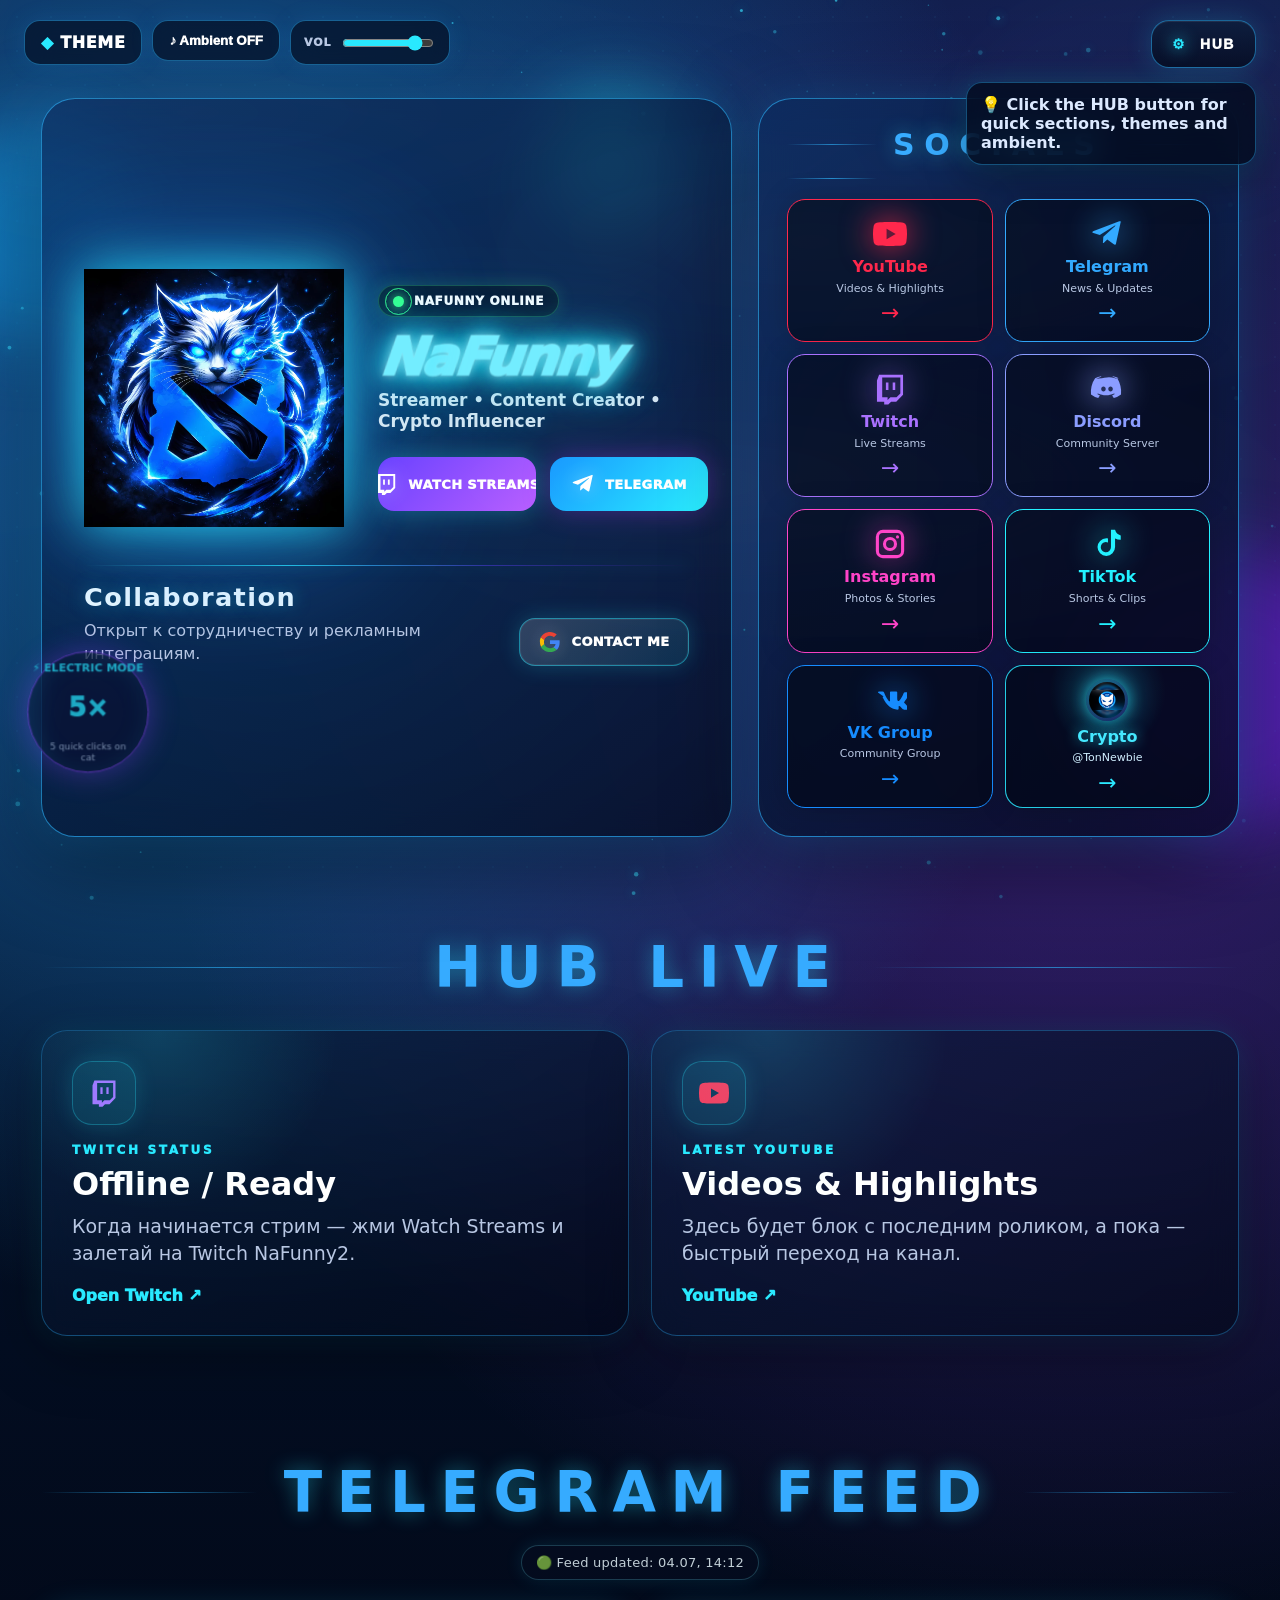
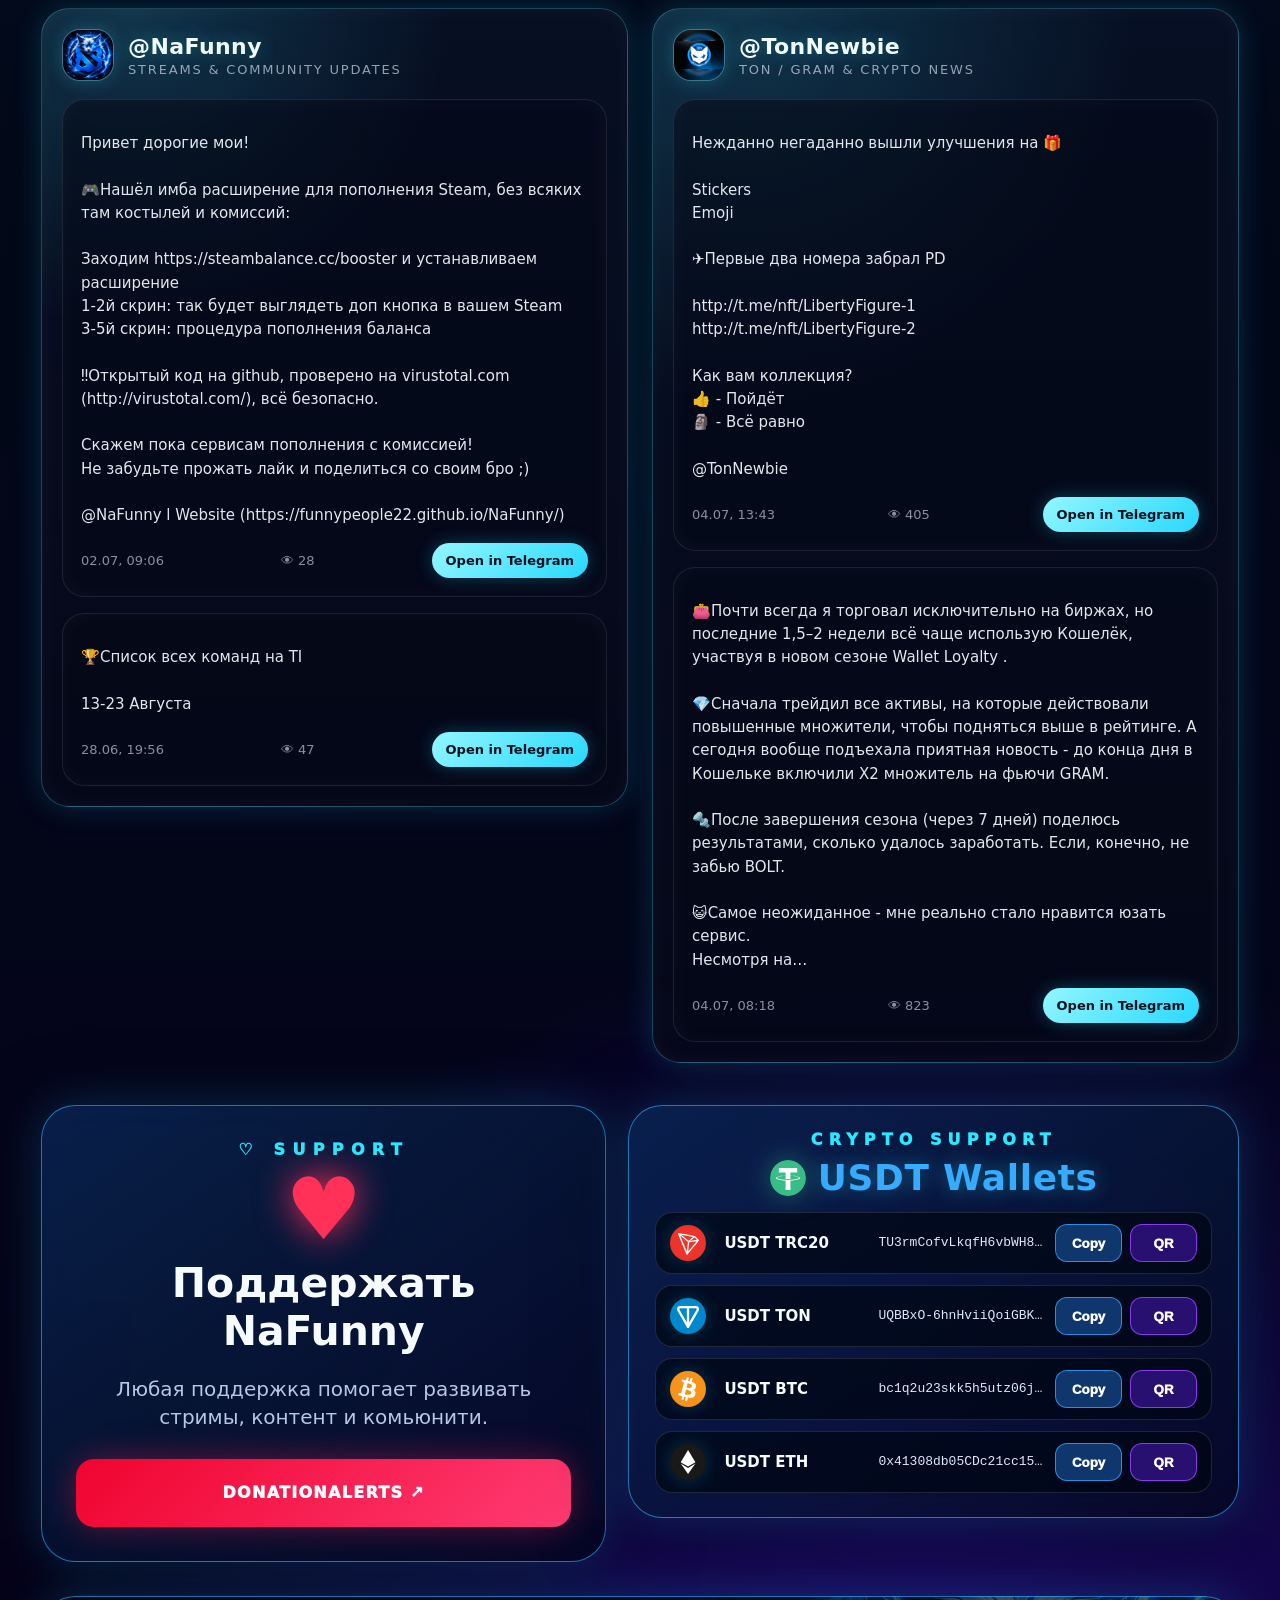
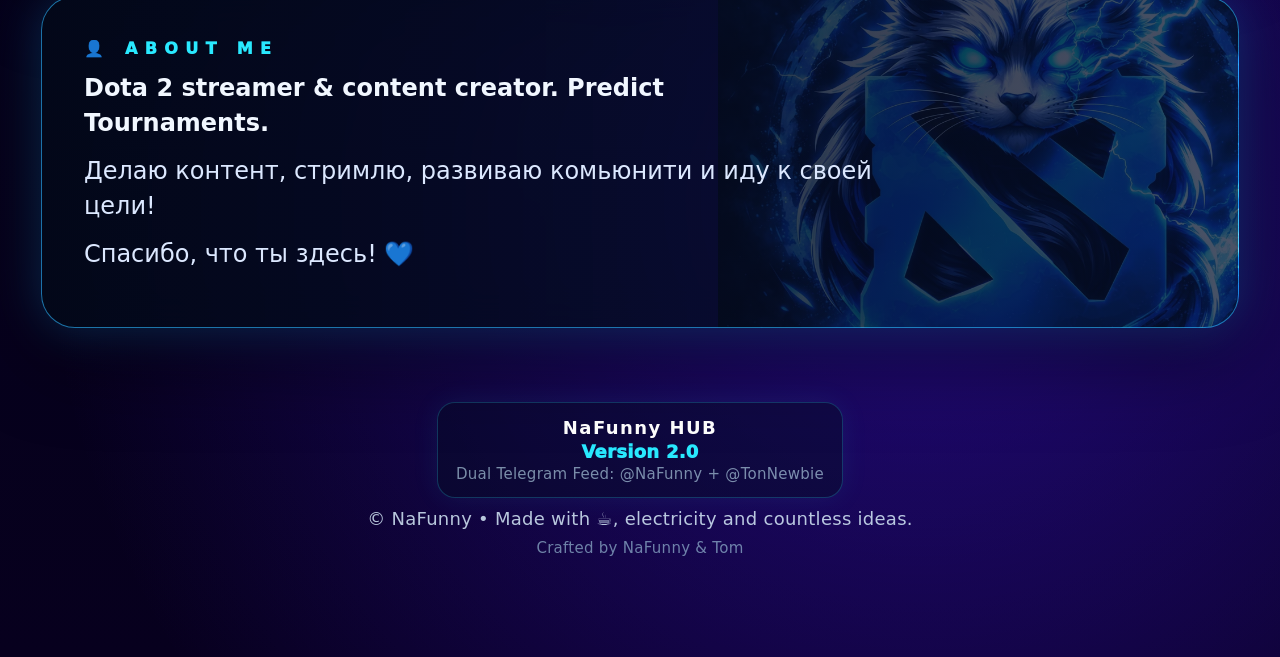
==== index.html @ 8dbe0d13 "Add files via upload" ====
<!DOCTYPE html>
<html lang="ru">
<head>
  <meta charset="UTF-8" />
  <meta name="viewport" content="width=device-width, initial-scale=1.0, viewport-fit=cover" />
  <meta name="theme-color" content="#020817" />
  <title>NaFunny HUB 2.0.4 Hero Collaboration Layout Fix</title>
  <meta name="description" content="NaFunny HUB — streams, socials, live content, collaboration and crypto support." />
  <link rel="icon" href="favicon.png" type="image/png" />
  <link rel="stylesheet" href="style.css?v=2.0.3" />
  <link rel="stylesheet" href="telegram-feed.css?v=2.0.3" />
</head>
<body data-theme="electric">
  <canvas id="spaceCanvas" aria-hidden="true"></canvas>
  <canvas id="rainCanvas" aria-hidden="true"></canvas>
  <canvas id="lightningCanvas" aria-hidden="true"></canvas>

  <div class="storm-dimmer" aria-hidden="true"></div>
  <div class="clouds" aria-hidden="true"><i></i><i></i><i></i><i></i><i></i><i></i></div>
  <div class="preloader" id="preloader" aria-hidden="true">
    <div class="preloader-card">
      <img src="logo.webp" alt="" />
      <strong>NaFunny HUB</strong>
      <span>Electric Logo Loading</span>
    </div>
  </div>

  <div class="flash" id="flash" aria-hidden="true"></div>
  <div class="aurora" aria-hidden="true"><i></i><i></i><i></i></div>

  <aside class="top-tools" aria-label="Site controls">
    <details class="theme-menu" id="themeMenu">
      <summary><span class="mini-icon">◆</span> Theme</summary>
      <button type="button" data-theme-choice="electric"><span>●</span> Electric Blue</button>
      <button type="button" data-theme-choice="purple"><span>●</span> Cyber Purple</button>
      <button type="button" data-theme-choice="storm"><span>●</span> Night Storm</button>
    </details>
    <button class="ambient-toggle" id="ambientToggle" type="button" aria-pressed="false">♪ Ambient OFF</button>
    <label class="ambient-volume" title="Ambient volume">
      <span>VOL</span>
      <input id="ambientVolume" type="range" min="0" max="100" value="85" />
    </label>
  </aside>

  <div class="desktop-hub" id="desktopHub" aria-label="Desktop HUB menu">
    <button class="hub-trigger" id="hubTrigger" type="button" aria-expanded="false" aria-controls="hubPanel">
      <span>⚙</span> HUB
    </button>
    <div class="hub-panel" id="hubPanel" aria-hidden="true">
      <div class="hub-head">
        <strong>NaFunny HUB</strong>
        <small>Quick navigation & controls</small>
      </div>

      <div class="hub-links">
        <a href="#home"><span>⌂</span> Home</a>
        <a href="#socials"><span>●</span> Socials</a>
        <a href="#crypto"><span>▣</span> Crypto</a>
        <a href="#donate"><span>♡</span> Donate</a>
        <a href="#about"><span>◇</span> About</a>
        <a href="#events"><span>★</span> Events</a>
        <a href="#feed"><span>✦</span> Telegram Feed</a>
        <a href="mailto:NaFunnyPromo@gmail.com"><span>✉</span> Contact</a>
      </div>

      <div class="hub-control-block">
        <b>Theme</b>
        <div class="hub-theme-row">
          <button type="button" data-theme-choice="electric">Blue</button>
          <button type="button" data-theme-choice="purple">Purple</button>
          <button type="button" data-theme-choice="storm">Storm</button>
        </div>
      </div>

      <div class="hub-control-block">
        <b>Atmosphere</b>
        <button class="hub-ambient" id="hubAmbient" type="button">Ambient OFF</button>
        <label class="hub-volume">
          VOL
          <input id="hubVolume" type="range" min="0" max="100" value="85" />
        </label>
      </div>

      <div class="hub-status">
        <span>Electric Mode</span>
        <b>5× CAT</b>
      </div>
    </div>
  </div>

  <div class="hub-tip" id="hubTip">💡 Click the HUB button for quick sections, themes and ambient.</div>


  <div class="storm-widget hint" id="stormWidget" aria-hidden="true">
    <strong>⚡ ELECTRIC MODE</strong>
    <span id="stormTimer">5×</span>
    <small>5 quick clicks on cat</small>
  </div>

  <main class="site" id="home">
    <section class="hero-social-stage section" id="intro">
    <section class="hero hub-card" data-depth="1.25">
      <div class="logo-zone">
        <button class="logo-button" id="logoButton" aria-label="Secret Electric Mode: 5 quick clicks" type="button">
          <span class="logo-ring"></span>
          <img class="brand-logo" src="logo.webp" alt="NaFunny logo" />
          <span class="eye eye-left"></span>
          <span class="eye eye-right"></span>
        </button>
      </div>

      <div class="hero-copy">
        <div class="live-pill"><span></span> NaFunny Online</div>
        <h1 class="electric-title" data-text="NaFunny"><span class="brand-n">N</span>aFunn<span class="brand-y">y<span class="energy-tail" aria-hidden="true"></span></span><span class="logo-fx logo-fx-1" aria-hidden="true"></span><span class="logo-fx logo-fx-2" aria-hidden="true"></span><span class="logo-spark logo-spark-1" aria-hidden="true"></span><span class="logo-spark logo-spark-2" aria-hidden="true"></span><span class="logo-spark logo-spark-3" aria-hidden="true"></span></h1>
        <p class="hero-role">Streamer • Content Creator • Crypto Influencer</p>
        <div class="cta-row">
          <a class="btn blue twitch-cta" href="https://www.twitch.tv/nafunny2" target="_blank" rel="noopener noreferrer"><svg class="btn-svg" viewBox="0 0 24 24" aria-hidden="true"><path d="M4.3 2 2.8 6v15h5.1v2h2.9l2-2h3.6L21.2 16V2H4.3Zm15 13.1-2.7 2.7h-4.3l-2 2v-2H6.5V3.9h12.8v11.2Zm-3.6-7.7h-1.8v5.3h1.8V7.4Zm-4.8 0H9.1v5.3h1.8V7.4Z"/></svg> Watch Streams</a>
          <a class="btn purple telegram-cta" href="https://t.me/NaFunny" target="_blank" rel="noopener noreferrer"><svg class="btn-svg" viewBox="0 0 24 24" aria-hidden="true"><path d="M21.9 4.6c.3-1.3-.5-1.8-1.7-1.4L2.6 9.8c-1.2.5-1.2 1.2-.2 1.5l4.5 1.4 10.4-6.5c.5-.3.9-.1.5.2l-8.4 7.6-.3 4.4c.4 0 .6-.2.9-.4l2.2-2.1 4.6 3.4c.8.5 1.4.3 1.6-.8l3.5-16Z"/></svg> Telegram</a>
        </div>


      </div>

      <div class="hero-collab">
        <div class="hero-collab-line" aria-hidden="true"></div>
        <div class="hero-collab-content">
          <div class="hero-collab-text">
            <h2>Collaboration</h2>
            <p>Открыт к сотрудничеству и рекламным интеграциям.</p>
          </div>
          <a class="btn contact-cta" href="mailto:NaFunnyPromo@gmail.com">
            <svg class="google-g" viewBox="0 0 48 48" aria-hidden="true">
              <path fill="#4285F4" d="M45.1 24.5c0-1.6-.1-2.8-.4-4.1H24v7.8h12.1c-.2 2-1.6 5.1-4.6 7.2l-.1.5 6.7 5.2.5.1c4.2-3.9 6.5-9.6 6.5-16.7z"/>
              <path fill="#34A853" d="M24 46c5.9 0 10.9-1.9 14.6-5.2l-7-5.4c-1.9 1.3-4.4 2.2-7.6 2.2-5.8 0-10.7-3.9-12.5-9.1l-.5.1-6.9 5.3-.1.5C7.6 41.3 15.1 46 24 46z"/>
              <path fill="#FBBC05" d="M11.5 28.5c-.5-1.3-.7-2.8-.7-4.5s.3-3.1.7-4.5l-.1-.5-7-5.4-.4.2A21.9 21.9 0 0 0 2 24c0 3.6.9 7.1 2.5 10.1l7-5.6z"/>
              <path fill="#EA4335" d="M24 10.4c4.1 0 6.9 1.8 8.5 3.3l6.2-6.1C34.9 4.1 29.9 2 24 2 15.1 2 7.6 6.7 4 13.9l7.5 5.7c1.8-5.3 6.7-9.2 12.5-9.2z"/>
            </svg>
            Contact Me
          </a>
        </div>
      </div>
    </section>

    <section id="socials" class="socials-panel hub-card">
      <div class="title-line socials-panel-head"><span></span><h2>Socials</h2><span></span></div>
      <div class="social-grid">
        <a class="social brand-youtube" href="https://youtube.com/@nafunny22?si=a0QX2qrGCs_TIsA6" target="_blank" rel="noopener noreferrer">
          <svg class="brand-icon" viewBox="0 0 24 24" aria-hidden="true"><path d="M23.5 6.2a3 3 0 0 0-2.1-2.1C19.5 3.6 12 3.6 12 3.6s-7.5 0-9.4.5A3 3 0 0 0 .5 6.2 31.5 31.5 0 0 0 0 12a31.5 31.5 0 0 0 .5 5.8 3 3 0 0 0 2.1 2.1c1.9.5 9.4.5 9.4.5s7.5 0 9.4-.5a3 3 0 0 0 2.1-2.1A31.5 31.5 0 0 0 24 12a31.5 31.5 0 0 0-.5-5.8ZM9.6 15.7V8.3L16 12l-6.4 3.7Z"/></svg>
          <strong>YouTube</strong><small>Videos & Highlights</small><em>→</em>
        </a>
        <a class="social brand-telegram" href="https://t.me/NaFunny" target="_blank" rel="noopener noreferrer">
          <svg class="brand-icon" viewBox="0 0 24 24" aria-hidden="true"><path d="M21.9 4.6c.3-1.3-.5-1.8-1.7-1.4L2.6 9.8c-1.2.5-1.2 1.2-.2 1.5l4.5 1.4 10.4-6.5c.5-.3.9-.1.5.2l-8.4 7.6-.3 4.4c.4 0 .6-.2.9-.4l2.2-2.1 4.6 3.4c.8.5 1.4.3 1.6-.8l3.5-16Z"/></svg>
          <strong>Telegram</strong><small>News & Updates</small><em>→</em>
        </a>
        <a class="social brand-twitch" href="https://www.twitch.tv/nafunny2" target="_blank" rel="noopener noreferrer">
          <svg class="brand-icon" viewBox="0 0 24 24" aria-hidden="true"><path d="M4.3 2 2.8 6v15h5.1v2h2.9l2-2h3.6L21.2 16V2H4.3Zm15 13.1-2.7 2.7h-4.3l-2 2v-2H6.5V3.9h12.8v11.2Zm-3.6-7.7h-1.8v5.3h1.8V7.4Zm-4.8 0H9.1v5.3h1.8V7.4Z"/></svg>
          <strong>Twitch</strong><small>Live Streams</small><em>→</em>
        </a>
        <a class="social brand-discord" href="https://discord.gg/SkMuqVseE" target="_blank" rel="noopener noreferrer">
          <svg class="brand-icon" viewBox="0 0 24 24" aria-hidden="true"><path d="M20.3 4.4A16.7 16.7 0 0 0 16.1 3l-.2.4a15.5 15.5 0 0 1 3.8 1.8 13.5 13.5 0 0 0-4.2-1.3 14.8 14.8 0 0 0-3.5-.1c-1.2 0-2.4.2-3.6.6A13.6 13.6 0 0 0 4.3 5a15.1 15.1 0 0 1 3.7-1.7L7.8 3a16.7 16.7 0 0 0-4.2 1.4C1 8.3.4 12.1.7 15.8a16.8 16.8 0 0 0 5.1 2.6l1.2-1.9a10.9 10.9 0 0 1-1.9-.9l.5-.4c3.7 1.7 7.7 1.7 11.4 0l.5.4c-.6.4-1.3.7-1.9.9l1.2 1.9a16.8 16.8 0 0 0 5.1-2.6c.4-4.2-.6-8-2.6-11.4ZM9.5 13.7c-.9 0-1.6-.8-1.6-1.7s.7-1.7 1.6-1.7 1.6.8 1.6 1.7-.7 1.7-1.6 1.7Zm5 0c-.9 0-1.6-.8-1.6-1.7s.7-1.7 1.6-1.7 1.6.8 1.6 1.7-.7 1.7-1.6 1.7Z"/></svg>
          <strong>Discord</strong><small>Community Server</small><em>→</em>
        </a>
        <a class="social brand-instagram" href="https://www.instagram.com/nafunny22?igsh=MTJhdjRnbTE0em52aQ==" target="_blank" rel="noopener noreferrer">
          <svg class="brand-icon" viewBox="0 0 24 24" aria-hidden="true"><path d="M7 2h10a5 5 0 0 1 5 5v10a5 5 0 0 1-5 5H7a5 5 0 0 1-5-5V7a5 5 0 0 1 5-5Zm0 2.2A2.8 2.8 0 0 0 4.2 7v10A2.8 2.8 0 0 0 7 19.8h10a2.8 2.8 0 0 0 2.8-2.8V7A2.8 2.8 0 0 0 17 4.2H7Zm10.3 1.7a1.1 1.1 0 1 1 0 2.2 1.1 1.1 0 0 1 0-2.2ZM12 7a5 5 0 1 1 0 10 5 5 0 0 1 0-10Zm0 2.2A2.8 2.8 0 1 0 12 14.8 2.8 2.8 0 0 0 12 9.2Z"/></svg>
          <strong>Instagram</strong><small>Photos & Stories</small><em>→</em>
        </a>
        <a class="social brand-tiktok" href="https://www.tiktok.com/@nafunny22?_r=1&_t=ZS-97fcdm76nPs" target="_blank" rel="noopener noreferrer">
          <svg class="brand-icon" viewBox="0 0 24 24" aria-hidden="true"><path d="M14.8 2h2.9a5.6 5.6 0 0 0 4 4v3a8.2 8.2 0 0 1-4-.9v6.1a6.2 6.2 0 1 1-6.2-6.2c.4 0 .8 0 1.2.1V11a3.6 3.6 0 1 0 2.1 3.2V2Z"/></svg>
          <strong>TikTok</strong><small>Shorts & Clips</small><em>→</em>
        </a>
        <a class="social brand-vk" href="https://vk.ru/club237993267" target="_blank" rel="noopener noreferrer">
          <svg class="brand-icon" viewBox="0 0 24 24" aria-hidden="true"><path d="M3.5 6.7c.1-.5.4-.7 1-.7h2.3c.5 0 .8.3 1 .7 1.1 2.6 2.3 4.8 3.2 5.8.3.3.5.4.7.4.1 0 .3-.1.3-.6V6.9c0-.6.2-.9.8-.9h3.6c.4 0 .7.2.7.6v3c0 1-.1 2.4.4 2.9.2.2.3.2.4.2.2 0 .5-.2.9-.6.9-1 2-2.7 2.8-4.9.2-.5.5-.7 1-.7h2.3c.7 0 .9.3.7.9-.4 1.8-3.4 5.8-3.4 5.8-.3.4-.4.6 0 1 0 0 2.4 2.2 2.9 3.7.2.5 0 .9-.7.9h-2.5c-.6 0-.8-.2-1.2-.6-.9-1-1.7-1.9-2.2-1.9-.3 0-.4.1-.4.7v1.2c0 .4-.3.6-.8.6-4.1 0-7.8-3-10.4-8.5-.2-.5-.1-.8.6-.8Z"/></svg>
          <strong>VK Group</strong><small>Community Group</small><em>→</em>
        </a>
        <a class="social brand-crypto" href="https://t.me/TonNewbie" target="_blank" rel="noopener noreferrer">
          <img class="brand-icon brand-avatar" src="avatars/tonnewbie.png" alt="TonNewbie logo" />
          <strong>Crypto</strong><small>@TonNewbie</small><em>→</em>
        </a>
      </div>
    </section>
    </section>


    <section id="events" class="section hub-content">
      <div class="title-line"><span></span><h2>Hub Live</h2><span></span></div>
      <div class="content-grid">
        <article class="content-card live-card hub-card-lite">
          <div class="content-icon twitch-mark"><svg viewBox="0 0 24 24" aria-hidden="true"><path d="M4.3 2 2.8 6v15h5.1v2h2.9l2-2h3.6L21.2 16V2H4.3Zm15 13.1-2.7 2.7h-4.3l-2 2v-2H6.5V3.9h12.8v11.2Zm-3.6-7.7h-1.8v5.3h1.8V7.4Zm-4.8 0H9.1v5.3h1.8V7.4Z"/></svg></div>
          <div>
            <div class="content-kicker">TWITCH STATUS</div>
            <h3>Offline / Ready</h3>
            <p>Когда начинается стрим — жми Watch Streams и залетай на Twitch NaFunny2.</p>
          </div>
          <a href="https://www.twitch.tv/nafunny2" target="_blank" rel="noopener noreferrer">Open Twitch ↗</a>
        </article>
        <article class="content-card hub-card-lite">
          <div class="content-icon youtube-mark"><svg viewBox="0 0 24 24" aria-hidden="true"><path d="M23.5 6.2a3 3 0 0 0-2.1-2.1C19.5 3.6 12 3.6 12 3.6s-7.5 0-9.4.5A3 3 0 0 0 .5 6.2 31.5 31.5 0 0 0 0 12a31.5 31.5 0 0 0 .5 5.8 3 3 0 0 0 2.1 2.1c1.9.5 9.4.5 9.4.5s7.5 0 9.4-.5a3 3 0 0 0 2.1-2.1A31.5 31.5 0 0 0 24 12a31.5 31.5 0 0 0-.5-5.8ZM9.6 15.7V8.3L16 12l-6.4 3.7Z"/></svg></div>
          <div>
            <div class="content-kicker">LATEST YOUTUBE</div>
            <h3>Videos & Highlights</h3>
            <p>Здесь будет блок с последним роликом, а пока — быстрый переход на канал.</p>
          </div>
          <a href="https://youtube.com/@nafunny22?si=a0QX2qrGCs_TIsA6" target="_blank" rel="noopener noreferrer">YouTube ↗</a>
        </article>
      </div>
    </section>

    <section id="feed" class="section telegram-feed-section">
      <div class="title-line"><span></span><h2>Telegram Feed</h2><span></span></div>
      <div id="telegram-feed-list" class="telegram-feed-grid"></div>
    </section>

    <section id="donate" class="support-section">
      <div class="support hub-card">
        <div class="small-title"><span class="section-icon">♡</span> SUPPORT</div>
        <div class="heart">♥</div>
        <h2>Поддержать NaFunny</h2>
        <p>Любая поддержка помогает развивать стримы, контент и комьюнити.</p>
        <a class="donate-btn" href="https://www.donationalerts.com/r/nafunny2" target="_blank" rel="noopener noreferrer">DONATIONALERTS ↗</a>
      </div>

      <div id="crypto" class="wallets hub-card crypto-v3">
        <div class="small-title crypto-title">CRYPTO SUPPORT</div>
        <h2 class="wallet-heading"><img class="wallet-heading-icon" src="USDT.svg?v=1521" alt="USDT" /><span>USDT Wallets</span></h2>
        <div class="wallet-list">
          <article class="wallet crypto-wallet" data-address="TU3rmCofvLkqfH6vbWH83xJB1HtUQNrHkj">
            <div class="crypto-badge"><img src="TRON.svg?v=1521" alt="TRON" /></div>
            <strong>USDT TRC20</strong>
            <code title="TU3rmCofvLkqfH6vbWH83xJB1HtUQNrHkj">TU3rmCofvLkqfH6vbWH83xJB1HtUQNrHkj</code>
            <div class="wallet-actions"><button class="copy" type="button">Copy</button><button class="qr" type="button" data-qr="qr-trc20.png">QR</button></div>
          </article>
          <article class="wallet crypto-wallet" data-address="UQBBxO-6hnHviiQoiGBK3W1iWDGpOMfBz5C-vpvGSZJafljv">
            <div class="crypto-badge"><img src="TON.svg?v=1521" alt="TON" /></div>
            <strong>USDT TON</strong>
            <code title="UQBBxO-6hnHviiQoiGBK3W1iWDGpOMfBz5C-vpvGSZJafljv">UQBBxO-6hnHviiQoiGBK3W1iWDGpOMfBz5C-vpvGSZJafljv</code>
            <div class="wallet-actions"><button class="copy" type="button">Copy</button><button class="qr" type="button" data-qr="qr-ton.png">QR</button></div>
          </article>
          <article class="wallet crypto-wallet" data-address="bc1q2u23skk5h5utz06ju2v6afe9gj92z04s2hrpdm">
            <div class="crypto-badge"><img src="BTC.svg?v=1521" alt="Bitcoin" /></div>
            <strong>USDT BTC</strong>
            <code title="bc1q2u23skk5h5utz06ju2v6afe9gj92z04s2hrpdm">bc1q2u23skk5h5utz06ju2v6afe9gj92z04s2hrpdm</code>
            <div class="wallet-actions"><button class="copy" type="button">Copy</button><button class="qr" type="button" data-qr="qr-btc.png">QR</button></div>
          </article>
          <article class="wallet crypto-wallet" data-address="0x41308db05CDc21cc159319A8315AC1BDC3F15169">
            <div class="crypto-badge"><img src="ETH.svg?v=1521" alt="Ethereum" /></div>
            <strong>USDT ETH</strong>
            <code title="0x41308db05CDc21cc159319A8315AC1BDC3F15169">0x41308db05CDc21cc159319A8315AC1BDC3F15169</code>
            <div class="wallet-actions"><button class="copy" type="button">Copy</button><button class="qr" type="button" data-qr="qr-eth.png">QR</button></div>
          </article>
        </div>
      </div>
    </section>

    <section id="about" class="about hub-card">
      <div>
        <div class="small-title"><span class="section-icon">👤</span> ABOUT ME</div>
        <p>Dota 2 streamer &amp; content creator. Predict Tournaments.</p>
        <p>Делаю контент, стримлю, развиваю комьюнити и иду к своей цели!</p>
        <p>Спасибо, что ты здесь! 💙</p>
      </div>
    </section>

    <footer class="gold-footer">
    <div class="version-card"><b>NaFunny HUB</b><span>Version 2.0</span><small>Dual Telegram Feed: @NaFunny + @TonNewbie</small></div>
    <p>© NaFunny • Made with ☕, electricity and countless ideas.</p>
    <small>Crafted by NaFunny &amp; Tom</small>
  </footer>
  </main>

  <nav class="bottom-nav" aria-label="Navigation">
    <a class="active" href="#home"><span>⌂</span>Home</a>
    <a href="#socials"><span>●</span>Socials</a>
    <a href="#events"><span>★</span>Hub</a>
    <a href="#crypto"><span>▣</span>Crypto</a>
    <a href="#donate"><span>♡</span>Donate</a>
  </nav>

  <div class="toast" id="toast">Copied</div>
  <div class="easter" id="easter">⚡ The Storm obeys NaFunny ⚡</div>

  <div class="qr-modal" id="qrModal" aria-hidden="true">
    <div class="qr-box">
      <button class="qr-close" type="button" aria-label="Close">×</button>
      <h3>QR Code</h3>
      <img id="qrImage" src="" alt="Wallet QR code" />
    </div>
  </div>

  <script src="script.js?v=2.0.3"></script>
  <script src="telegram-feed.js?v=2.0.3"></script>
</body>
</html>
---- style.css ----
:root{
  --bg:#020817;--cyan:#29e9ff;--blue:#238dff;--purple:#9544ff;--pink:#ff2fc7;--red:#ff2453;
  --text:#f6fbff;--muted:#b8c7e3;--line:rgba(45,183,255,.55);--glass:rgba(4,14,35,.72);
  --mx:0px;--my:0px;--storm:0;
}
body[data-theme="purple"]{--cyan:#b974ff;--blue:#7e54ff;--purple:#ff3dda;--line:rgba(183,104,255,.6)}
body[data-theme="storm"]{--cyan:#91cfff;--blue:#1d77e8;--purple:#575bff;--line:rgba(141,207,255,.55)}
*{box-sizing:border-box}html{scroll-behavior:smooth}body{margin:0;min-height:100vh;overflow-x:hidden;color:var(--text);font-family:Inter,system-ui,-apple-system,BlinkMacSystemFont,"Segoe UI",Roboto,Arial,sans-serif;background:radial-gradient(circle at calc(18% + var(--mx)) calc(12% + var(--my)),rgba(37,160,255,.52),transparent 24%),radial-gradient(circle at calc(85% - var(--mx)) 18%,rgba(160,54,255,.36),transparent 28%),radial-gradient(circle at 72% 88%,rgba(73,22,255,.44),transparent 25%),linear-gradient(180deg,#061d40 0%,#020817 46%,#07001e 100%);padding-bottom:118px}
body.electric-mode{--storm:1}body:before{content:"";position:fixed;inset:0;pointer-events:none;z-index:-5;background-image:radial-gradient(rgba(56,223,255,.25) 1px,transparent 1px);background-size:34px 34px;opacity:.18;transform:translate(var(--mx),var(--my))}
body.electric-mode:after{content:"";position:fixed;inset:0;z-index:-2;pointer-events:none;background:radial-gradient(circle at 50% 22%,rgba(39,236,255,.2),transparent 30%),linear-gradient(180deg,rgba(3,11,30,.08),rgba(0,0,0,.18));animation:stormPulse 1.4s ease-in-out infinite}@keyframes stormPulse{50%{filter:brightness(1.3);opacity:.95}}
#spaceCanvas,#rainCanvas,#lightningCanvas{position:fixed;inset:0;width:100%;height:100%;pointer-events:none}#spaceCanvas{z-index:-4;opacity:.9}#rainCanvas{z-index:8;opacity:0;transition:.45s;mix-blend-mode:screen}body.electric-mode #rainCanvas{opacity:.78}#lightningCanvas{z-index:20;mix-blend-mode:screen}
.clouds{position:fixed;inset:-12% -20%;z-index:-3;opacity:0;pointer-events:none;transition:opacity .8s;filter:blur(18px)}body.electric-mode .clouds{opacity:.68}.clouds i{position:absolute;width:52vw;height:22vh;border-radius:50%;background:radial-gradient(ellipse at center,rgba(100,165,255,.34),rgba(50,55,125,.18) 42%,transparent 70%);animation:cloudDrift 24s linear infinite}.clouds i:nth-child(1){left:-8%;top:5%}.clouds i:nth-child(2){right:-6%;top:18%;animation-duration:32s;animation-direction:reverse}.clouds i:nth-child(3){left:22%;bottom:8%;animation-duration:38s}@keyframes cloudDrift{from{transform:translateX(-8vw) scale(1)}to{transform:translateX(24vw) scale(1.18)}}
.aurora i{position:fixed;border-radius:50%;filter:blur(36px);opacity:.45;pointer-events:none;z-index:-2;animation:orb 9s ease-in-out infinite}.aurora i:nth-child(1){width:220px;height:220px;background:#13aeff;left:-80px;top:120px}.aurora i:nth-child(2){width:280px;height:280px;background:#7d24ff;right:-90px;bottom:70px;animation-delay:2s}.aurora i:nth-child(3){width:150px;height:150px;background:#27f0ff;left:42%;top:10%;animation-delay:4s}@keyframes orb{50%{transform:translate(24px,-20px) scale(1.08)}}
.preloader{position:fixed;inset:0;z-index:100;display:grid;place-items:center;background:radial-gradient(circle,rgba(29,161,255,.22),rgba(2,8,23,.96) 46%,#020817);transition:.55s}.preloader.hide{opacity:0;visibility:hidden}.preloader-card{text-align:center;display:grid;gap:10px;place-items:center}.preloader img{width:min(280px,64vw);filter:drop-shadow(0 0 32px #1be9ff) drop-shadow(0 0 80px #752dff);animation:bootLogo 1.7s ease both}.preloader strong{font-size:clamp(24px,5vw,54px);letter-spacing:.12em;text-transform:uppercase;text-shadow:0 0 24px #29e9ff}.preloader span{color:var(--cyan);letter-spacing:.22em;text-transform:uppercase;font-weight:900}@keyframes bootLogo{0%{opacity:0;filter:blur(22px);transform:scale(.72)}70%{opacity:1;transform:scale(1.04)}100%{filter:drop-shadow(0 0 32px #1be9ff) drop-shadow(0 0 80px #752dff);transform:scale(1)}}
.flash{position:fixed;inset:0;z-index:45;background:rgba(76,224,255,.45);opacity:0;pointer-events:none}.flash.show{animation:flashScreen .48s ease}@keyframes flashScreen{0%,100%{opacity:0}25%{opacity:.85}58%{opacity:.18}}
.top-tools{position:fixed;left:18px;top:18px;z-index:50;display:flex;gap:10px;align-items:flex-start}.theme-menu,.ambient-toggle{border:1px solid rgba(45,183,255,.45);background:rgba(2,8,23,.62);backdrop-filter:blur(14px);border-radius:16px;color:white;box-shadow:0 0 25px rgba(30,169,255,.12)}.theme-menu summary{list-style:none;cursor:pointer;padding:12px 16px;text-transform:uppercase;font-weight:1000;letter-spacing:.04em}.theme-menu[open]{padding-bottom:8px}.theme-menu button{display:block;width:190px;margin:6px 8px;border:1px solid rgba(255,255,255,.08);background:rgba(255,255,255,.04);color:white;border-radius:12px;padding:11px;text-align:left;font-weight:900;cursor:pointer}.theme-menu button.active{border-color:var(--cyan);box-shadow:0 0 18px rgba(41,233,255,.24);color:var(--cyan)}.ambient-toggle{padding:12px 16px;font-weight:1000;cursor:pointer}.ambient-toggle.on{color:var(--cyan);box-shadow:0 0 24px rgba(41,233,255,.28)}.ambient-volume{height:45px;min-width:150px;padding:0 13px;display:flex;align-items:center;gap:9px;border:1px solid rgba(45,183,255,.45);background:rgba(2,8,23,.62);backdrop-filter:blur(14px);border-radius:16px;color:white;box-shadow:0 0 25px rgba(30,169,255,.12);font-weight:1000;font-size:11px;letter-spacing:.08em}.ambient-volume input{width:92px;accent-color:var(--cyan);cursor:pointer}.ambient-volume span{color:var(--muted)}
.storm-widget{position:fixed;left:22px;bottom:122px;z-index:51;width:132px;height:132px;display:grid;place-items:center;text-align:center;border:1px solid var(--purple);border-radius:50%;background:rgba(11,9,40,.75);backdrop-filter:blur(12px);box-shadow:0 0 35px rgba(141,68,255,.55),inset 0 0 28px rgba(41,233,255,.12);opacity:0;transform:scale(.8);transition:.25s}.storm-widget.show{opacity:1;transform:scale(1)}.storm-widget strong{font-size:12px;color:var(--cyan)}.storm-widget span{font-size:28px;font-weight:1000}.storm-widget small{font-size:10px;color:var(--muted)}
.site{width:min(1220px,100%);margin:0 auto;padding:32px 18px 18px}.hub-card{border:1px solid var(--line);border-radius:34px;background:linear-gradient(145deg,rgba(10,42,92,.72),rgba(2,8,25,.74));backdrop-filter:blur(18px);-webkit-backdrop-filter:blur(18px);box-shadow:0 0 46px rgba(23,164,255,.24),0 24px 84px rgba(0,0,0,.52);position:relative;overflow:hidden}.hub-card:before{content:"";position:absolute;inset:0;pointer-events:none;background:linear-gradient(110deg,transparent,rgba(255,255,255,.08),transparent);transform:translateX(-130%);transition:.7s}.hub-card:hover:before{transform:translateX(130%)}body.electric-mode .hub-card{box-shadow:0 0 58px rgba(41,233,255,.32),0 0 120px rgba(120,53,255,.18),0 24px 84px rgba(0,0,0,.52)}
.hero{min-height:610px;display:grid;grid-template-columns:minmax(390px,.98fr) minmax(500px,1.02fr);gap:44px;align-items:center;padding:48px;margin-top:56px}.logo-zone{display:grid;place-items:center}.logo-button{position:relative;border:0;background:transparent;padding:0;cursor:pointer}.brand-logo{width:min(440px,100%);display:block;filter:drop-shadow(0 0 28px rgba(41,233,255,.75)) drop-shadow(0 0 84px rgba(35,141,255,.48));animation:logoBreath 5.2s ease-in-out infinite}.logo-ring{position:absolute;inset:8%;border-radius:50%;border:1px solid rgba(41,233,255,.35);box-shadow:0 0 55px rgba(41,233,255,.42);animation:ringSpin 18s linear infinite}.eye{position:absolute;width:8%;height:5%;border-radius:50%;background:rgba(41,233,255,.42);filter:blur(9px);box-shadow:0 0 24px var(--cyan);opacity:.55;animation:eyePulse 6s ease-in-out infinite}.eye-left{left:42%;top:32%}.eye-right{right:30%;top:32%}body.electric-mode .eye{opacity:1;filter:blur(10px);animation:eyeStorm .8s ease-in-out infinite}.logo-button.clicked .logo-ring{animation:shock .7s ease}@keyframes logoBreath{50%{transform:scale(1.026);filter:drop-shadow(0 0 40px rgba(41,233,255,.95)) drop-shadow(0 0 108px rgba(35,141,255,.56))}}@keyframes ringSpin{to{transform:rotate(360deg)}}@keyframes eyePulse{0%,100%{opacity:.45}48%{opacity:.86}52%{opacity:1}}@keyframes eyeStorm{50%{transform:scale(1.28);box-shadow:0 0 52px #fff,0 0 92px var(--cyan)}}@keyframes shock{50%{transform:scale(1.13);box-shadow:0 0 90px #fff,0 0 130px var(--cyan)}}
.hero-copy{min-width:0}.live-pill{display:inline-flex;align-items:center;gap:10px;border:1px solid rgba(255,255,255,.18);background:rgba(2,8,23,.5);border-radius:999px;padding:9px 18px;font-size:14px;text-transform:uppercase;font-weight:1000;letter-spacing:.04em;box-shadow:0 0 22px rgba(41,233,255,.15)}.live-pill span{width:12px;height:12px;border-radius:50%;background:#39ef91;box-shadow:0 0 14px #39ef91}.kicker{margin:18px 0 14px;color:var(--cyan);font-weight:1000;letter-spacing:.42em;text-transform:uppercase}.hero h1{margin:0;font-size:clamp(52px,6.4vw,92px);font-weight:1000;font-style:italic;letter-spacing:-.07em;line-height:.92;text-shadow:0 0 24px rgba(255,255,255,.35),0 0 48px rgba(41,233,255,.4);max-width:780px}.hero p{font-size:24px;line-height:1.35;color:#e2ebff;max-width:650px}.tag-row,.cta-row{display:flex;gap:14px;flex-wrap:wrap}.tag-row b{font-size:20px;text-shadow:0 0 16px rgba(255,255,255,.25)}.cta-row{margin-top:26px}.btn{position:relative;isolation:isolate;display:inline-flex;align-items:center;justify-content:center;gap:10px;min-width:220px;border-radius:17px;padding:18px 22px;text-decoration:none;color:white;text-transform:uppercase;font-weight:1000;letter-spacing:.03em;overflow:hidden;transition:.2s}.btn:before,.wallet button:before,.donate-btn:before{content:"";position:absolute;inset:0;background:linear-gradient(100deg,transparent,rgba(255,255,255,.33),transparent);transform:translateX(-120%);transition:.5s}.btn:hover:before,.wallet button:hover:before,.donate-btn:hover:before{transform:translateX(120%)}.blue{background:linear-gradient(135deg,#158cff,#26efff);box-shadow:0 0 28px rgba(41,233,255,.32)}.purple{background:linear-gradient(135deg,#6227ff,#e23cff);box-shadow:0 0 28px rgba(171,60,255,.32)}
.section{padding-top:52px}.title-line{display:grid;grid-template-columns:1fr auto 1fr;gap:26px;align-items:center;margin:0 0 30px}.title-line span{height:1px;background:linear-gradient(90deg,transparent,var(--line),transparent)}.title-line h2,.wallets h2{margin:0;text-transform:uppercase;letter-spacing:.35em;color:#36abff;font-size:46px;text-align:center;text-shadow:0 0 20px rgba(41,233,255,.38)}.social-grid{display:grid;grid-template-columns:repeat(2,1fr);gap:22px}.social{position:relative;min-height:220px;border:1px solid var(--line);border-radius:28px;background:rgba(2,8,23,.68);display:flex;flex-direction:column;align-items:center;justify-content:center;text-decoration:none;color:white;gap:13px;transition:.22s;overflow:hidden;box-shadow:0 0 28px rgba(0,0,0,.22)}.social:hover{transform:translateY(-6px) rotateX(3deg);box-shadow:0 0 40px rgba(41,233,255,.25)}.social i{font-style:normal;font-size:50px;text-shadow:0 0 20px currentColor}.social strong{font-size:25px}.social small{color:var(--muted);font-size:16px}.social em{font-style:normal;font-size:44px}.red{border-color:var(--red)}.blue{border-color:var(--blue)}.violet,.twitch{border-color:var(--purple)}.pink{border-color:var(--pink)}.cyan{border-color:var(--cyan)}.vk{border-color:#008cff}
.support-section{display:grid;grid-template-columns:1fr 1.35fr;gap:24px;margin-top:42px}.support,.wallets{padding:32px}.small-title{color:var(--cyan);letter-spacing:.46em;text-transform:uppercase;font-weight:1000}.support{text-align:center}.heart{font-size:86px;color:#ff3158;text-shadow:0 0 38px #ff3158;animation:heartBeat 1.8s ease-in-out infinite}.support h2{font-size:42px;margin:0 0 12px}.support p{font-size:20px;line-height:1.4;color:var(--muted)}@keyframes heartBeat{0%,100%{transform:scale(1)}10%{transform:scale(1.12)}18%{transform:scale(.98)}28%{transform:scale(1.08)}}.donate-btn{position:relative;isolation:isolate;display:flex;align-items:center;justify-content:center;min-height:68px;background:linear-gradient(135deg,#f0042f,#ff3b73);border-radius:18px;text-decoration:none;color:white;font-weight:1000;letter-spacing:.08em;margin-top:28px;overflow:hidden;box-shadow:0 0 34px rgba(255,36,83,.36)}
.wallet-list{display:grid;gap:16px;margin-top:24px}.wallet{display:grid;grid-template-columns:130px minmax(0,1fr) auto;grid-template-areas:"title addr actions";align-items:center;gap:16px;padding:18px;border:1px solid rgba(255,255,255,.12);border-radius:18px;background:rgba(1,7,20,.62);transition:.2s;overflow:hidden;min-width:0}.wallet:hover{transform:translateY(-3px);box-shadow:0 0 34px rgba(34,230,255,.18)}.wallet strong{grid-area:title;font-size:17px;white-space:nowrap}.wallet code{grid-area:addr;display:block;min-width:0;width:100%;max-width:100%;font-family:ui-monospace,SFMono-Regular,Menlo,Consolas,monospace;font-size:15px;line-height:1.25;color:#dbe8ff;white-space:nowrap;overflow:hidden;text-overflow:ellipsis}.wallet-actions{grid-area:actions;display:flex;gap:10px}.wallet button{position:relative;isolation:isolate;overflow:hidden;border:1px solid rgba(48,168,255,.78);background:#10366e;color:white;border-radius:12px;padding:12px 17px;font-weight:1000;cursor:pointer}.wallet .qr{background:#27106f;border-color:rgba(155,69,255,.84)}
.about{margin-top:34px;min-height:235px;padding:42px;background-image:linear-gradient(90deg,rgba(3,8,25,.92),rgba(5,16,44,.72)),url("logo.webp");background-repeat:no-repeat;background-position:right center;background-size:auto 180%}.about p{font-size:24px;line-height:1.45;color:#dce8ff;max-width:760px}footer{text-align:center;color:#8391ad;font-size:18px;padding:32px 0 18px}.bottom-nav{position:fixed;left:50%;bottom:18px;transform:translateX(-50%);width:min(760px,calc(100% - 34px));display:grid;grid-template-columns:repeat(4,1fr);gap:8px;padding:12px;border:1px solid rgba(45,177,255,.62);border-radius:28px;background:rgba(2,8,23,.8);backdrop-filter:blur(18px);-webkit-backdrop-filter:blur(18px);box-shadow:0 0 40px rgba(30,169,255,.24);z-index:30}.bottom-nav a{text-decoration:none;color:#c6d1e6;display:flex;flex-direction:column;align-items:center;gap:4px;font-weight:1000;font-size:14px;border-radius:20px;padding:10px 4px}.bottom-nav span{font-size:23px}.bottom-nav a.active,.bottom-nav a:hover{color:#35d7ff;background:rgba(35,156,255,.14);text-shadow:0 0 14px rgba(35,215,255,.7)}
.toast,.easter{position:fixed;left:50%;bottom:112px;transform:translateX(-50%) translateY(18px);opacity:0;pointer-events:none;z-index:60;border:1px solid var(--cyan);border-radius:999px;background:#07152d;color:white;padding:12px 20px;box-shadow:0 0 24px rgba(34,230,255,.28);transition:.22s}.toast.show,.easter.show{opacity:1;transform:translateX(-50%) translateY(0)}.easter{bottom:auto;top:22px;text-transform:uppercase;font-weight:1000;letter-spacing:.08em}.qr-modal{position:fixed;inset:0;z-index:70;display:none;place-items:center;background:rgba(0,0,0,.72);padding:22px}.qr-modal.open{display:grid}.qr-box{position:relative;width:min(380px,100%);padding:24px;text-align:center;border:1px solid var(--line);border-radius:26px;background:#061022;box-shadow:0 0 46px rgba(23,164,255,.24),0 24px 84px rgba(0,0,0,.52)}.qr-box img{width:260px;max-width:100%;border-radius:18px}.qr-close{position:absolute;right:13px;top:8px;border:0;background:transparent;color:white;font-size:32px;cursor:pointer}
@media (max-width:1050px){.hero{grid-template-columns:minmax(330px,.86fr) minmax(420px,1.14fr);gap:26px;padding:34px}.hero h1{font-size:clamp(50px,5.4vw,72px)}.top-tools{display:none}}
@media (max-width:900px){.site{padding:24px 14px 14px}.hero{grid-template-columns:1fr;text-align:center;min-height:auto;padding:30px 18px}.brand-logo{width:min(390px,94%)}.cta-row,.tag-row{justify-content:center}.support-section{grid-template-columns:1fr}.social-grid{grid-template-columns:repeat(2,1fr)}.wallet{grid-template-columns:1fr;grid-template-areas:"title" "addr" "actions"}.wallet-actions{display:grid;grid-template-columns:1fr 1fr;width:100%}.wallet-actions button{width:100%}.about{background-size:auto 118%;background-position:132% center}.storm-widget{left:14px;bottom:116px;width:104px;height:104px}.storm-widget span{font-size:22px}.easter{font-size:12px;width:calc(100% - 30px);text-align:center}}
@media (max-width:520px){body{padding-bottom:118px}.hero{border-radius:28px;padding-top:32px;margin-top:20px}.brand-logo{width:min(300px,95%)}.hero h1{font-size:44px;letter-spacing:-.045em}.hero p{font-size:18px}.kicker,.small-title{font-size:12px;letter-spacing:.34em}.tag-row b{font-size:17px}.btn{width:100%;padding:18px}.title-line{gap:10px}.title-line h2,.wallets h2{font-size:34px;letter-spacing:.22em}.social-grid{gap:12px}.social{min-height:158px;padding:16px}.social i{font-size:38px}.social strong{font-size:18px}.social small{font-size:12px}.support,.wallets,.about{padding:24px 18px}.support h2{font-size:31px}.heart{font-size:74px}.wallet{padding:16px;overflow:hidden;min-width:0}.wallet code{font-size:14px;max-width:100%;white-space:nowrap;overflow:hidden;text-overflow:ellipsis}.wallet button{min-height:50px}.about p{font-size:20px}.bottom-nav{bottom:14px;width:calc(100% - 28px);padding-bottom:max(12px,env(safe-area-inset-bottom))}.bottom-nav a{font-size:13px}.bottom-nav span{font-size:21px}}
.wallet button.pulse,.btn:active,.donate-btn:active{animation:electricPulse .45s ease}@keyframes electricPulse{0%{box-shadow:0 0 0 rgba(41,233,255,0)}50%{box-shadow:0 0 38px rgba(41,233,255,.8),inset 0 0 18px rgba(255,255,255,.25);transform:scale(1.02)}100%{box-shadow:0 0 0 rgba(41,233,255,0)}}
@media (prefers-reduced-motion: reduce){*{animation-duration:.001ms!important;animation-iteration-count:1!important;transition:none!important}#spaceCanvas,#rainCanvas,#lightningCanvas{display:none}}

/* HUB 1.1 Patch 2 — deeper themes, secret storm, icons */
body[data-theme="electric"]{
  --cyan:#29e9ff;--blue:#238dff;--purple:#9544ff;--pink:#ff2fc7;--line:rgba(45,183,255,.62);--glass:rgba(4,14,35,.74);
  background:radial-gradient(circle at calc(18% + var(--mx)) calc(12% + var(--my)),rgba(37,160,255,.56),transparent 24%),radial-gradient(circle at calc(85% - var(--mx)) 18%,rgba(160,54,255,.32),transparent 28%),radial-gradient(circle at 72% 88%,rgba(73,22,255,.42),transparent 25%),linear-gradient(180deg,#061d40 0%,#020817 46%,#07001e 100%);
}
body[data-theme="purple"]{
  --cyan:#d178ff;--blue:#7b4dff;--purple:#ff3dda;--pink:#ff2fc7;--line:rgba(211,96,255,.72);--glass:rgba(18,5,33,.78);
  background:radial-gradient(circle at calc(18% + var(--mx)) calc(10% + var(--my)),rgba(177,42,255,.72),transparent 25%),radial-gradient(circle at calc(88% - var(--mx)) 18%,rgba(255,45,207,.38),transparent 29%),radial-gradient(circle at 68% 82%,rgba(92,22,255,.55),transparent 28%),linear-gradient(180deg,#12051f 0%,#05000e 48%,#18002d 100%);
}
body[data-theme="storm"]{
  --cyan:#c5d4e8;--blue:#425777;--purple:#7689ff;--pink:#96a4c7;--line:rgba(172,196,229,.46);--glass:rgba(2,6,14,.84);
  background:radial-gradient(circle at calc(18% + var(--mx)) calc(10% + var(--my)),rgba(111,143,187,.34),transparent 24%),radial-gradient(circle at calc(82% - var(--mx)) 15%,rgba(66,73,113,.48),transparent 28%),radial-gradient(circle at 72% 88%,rgba(28,31,58,.5),transparent 30%),linear-gradient(180deg,#070c15 0%,#01040a 50%,#080710 100%);
}
body[data-theme="purple"] .hub-card{background:linear-gradient(145deg,rgba(49,9,82,.76),rgba(5,3,22,.82));box-shadow:0 0 54px rgba(190,62,255,.28),0 24px 84px rgba(0,0,0,.58)}
body[data-theme="purple"] .hero h1{color:#fff3ff;text-shadow:0 0 24px rgba(255,255,255,.36),0 0 56px rgba(211,72,255,.68)}
body[data-theme="purple"] .blue{background:linear-gradient(135deg,#5e2bff,#cc3dff);box-shadow:0 0 30px rgba(213,73,255,.34)}
body[data-theme="purple"] .purple{background:linear-gradient(135deg,#1f4cff,#f33cff);box-shadow:0 0 34px rgba(235,62,255,.38)}
body[data-theme="purple"] .title-line h2,body[data-theme="purple"] .wallets h2{color:#c45cff;text-shadow:0 0 24px rgba(196,92,255,.62)}
body[data-theme="purple"] .brand-logo{filter:drop-shadow(0 0 28px rgba(207,91,255,.9)) drop-shadow(0 0 88px rgba(255,61,218,.56));}
body[data-theme="purple"] .eye{background:rgba(212,99,255,.5);box-shadow:0 0 28px #d178ff}
body[data-theme="purple"] .ambient-toggle.on{color:#e283ff;box-shadow:0 0 28px rgba(226,131,255,.34)}
body[data-theme="purple"] .ambient-volume{border-color:rgba(226,131,255,.55);box-shadow:0 0 26px rgba(226,131,255,.18)}
body[data-theme="purple"] .ambient-volume input{accent-color:#e283ff}
body[data-theme="storm"] .hub-card{background:linear-gradient(145deg,rgba(19,29,43,.82),rgba(0,3,10,.9));box-shadow:0 0 40px rgba(161,190,229,.12),0 24px 84px rgba(0,0,0,.68)}
body[data-theme="storm"] .hero h1{color:#e8f0ff;text-shadow:0 0 18px rgba(255,255,255,.28),0 0 38px rgba(154,188,229,.32)}
body[data-theme="storm"] .blue,body[data-theme="storm"] .purple{background:linear-gradient(135deg,#1a2538,#4a5f86);box-shadow:0 0 24px rgba(196,216,244,.16)}
body[data-theme="storm"] .title-line h2,body[data-theme="storm"] .wallets h2{color:#aebed7;text-shadow:0 0 18px rgba(174,190,215,.34)}
body[data-theme="storm"] .brand-logo{filter:drop-shadow(0 0 18px rgba(190,214,245,.58)) drop-shadow(0 0 66px rgba(94,111,149,.38));}
body[data-theme="storm"] .eye{background:rgba(190,214,245,.35);box-shadow:0 0 22px #bed6f5}
body[data-theme="storm"] .social,.wallet{background:rgba(1,4,12,.78)}
body[data-theme="storm"] .donate-btn{background:linear-gradient(135deg,#34394a,#6a718e)}
.storm-dimmer{position:fixed;inset:0;z-index:7;pointer-events:none;background:radial-gradient(circle at 45% 18%,rgba(35,82,125,.16),transparent 28%),rgba(0,0,0,.72);opacity:0;transition:opacity .75s ease;backdrop-filter:brightness(.7) contrast(1.08)}
body.electric-mode .storm-dimmer{opacity:.82;animation:stormDark 10s ease both}@keyframes stormDark{0%{opacity:0}12%,88%{opacity:.86}100%{opacity:0}}
body.electric-mode:after{z-index:6;background:radial-gradient(circle at 50% 20%,rgba(75,210,255,.18),transparent 22%),linear-gradient(180deg,rgba(0,0,0,.4),rgba(0,0,0,.78));animation:stormPulse 1s ease-in-out infinite}
.clouds{z-index:9;opacity:.08;filter:blur(8px) saturate(1.25);mix-blend-mode:screen;transition:opacity .9s ease, filter .9s ease}
body.electric-mode .clouds{opacity:.9;filter:blur(4px) saturate(1.5)}
.clouds i{width:70vw;height:28vh;background:radial-gradient(ellipse at 35% 45%,rgba(220,238,255,.38),rgba(95,140,210,.24) 34%,rgba(25,35,75,.18) 58%,transparent 76%);animation:cloudDrift2 14s linear infinite}
.clouds i:nth-child(1){left:-16%;top:0;animation-duration:15s}.clouds i:nth-child(2){left:8%;top:9%;animation-duration:22s;animation-direction:reverse}.clouds i:nth-child(3){left:42%;top:2%;animation-duration:18s}.clouds i:nth-child(4){left:-22%;top:28%;animation-duration:26s;opacity:.85}.clouds i:nth-child(5){left:36%;top:30%;animation-duration:20s;animation-direction:reverse}.clouds i:nth-child(6){left:68%;top:13%;animation-duration:28s;opacity:.72}
body[data-theme="purple"] .clouds i{background:radial-gradient(ellipse at 35% 45%,rgba(248,212,255,.34),rgba(173,79,255,.26) 34%,rgba(55,20,96,.22) 58%,transparent 76%)}
body[data-theme="storm"] .clouds i{background:radial-gradient(ellipse at 35% 45%,rgba(235,241,249,.28),rgba(128,143,165,.2) 34%,rgba(15,18,28,.28) 58%,transparent 76%)}
@keyframes cloudDrift2{from{transform:translateX(-36vw) translateY(0) scale(1)}50%{transform:translateX(4vw) translateY(3vh) scale(1.08)}to{transform:translateX(42vw) translateY(-1vh) scale(1.16)}}
#rainCanvas{z-index:11}#lightningCanvas{z-index:22}.flash{z-index:48}.bottom-nav{z-index:40}.top-tools,.storm-widget{z-index:55}.easter,.toast{z-index:65}.qr-modal{z-index:75}
.brand-icon{width:54px;height:54px;fill:currentColor;filter:drop-shadow(0 0 16px currentColor);transition:transform .22s, filter .22s}.social:hover .brand-icon{transform:scale(1.09);filter:drop-shadow(0 0 22px currentColor) drop-shadow(0 0 42px currentColor)}
.brand-youtube{color:#ff2448;border-color:#ff2448}.brand-telegram{color:#31a9ff;border-color:#31a9ff}.brand-twitch{color:#a970ff;border-color:#a970ff}.brand-discord{color:#8b9dff;border-color:#8b9dff}.brand-instagram{color:#ff43c8;border-color:#ff43c8}.brand-tiktok{color:#22f1ff;border-color:#22f1ff}.brand-vk{color:#168cff;border-color:#168cff}
body[data-theme="purple"] .brand-telegram,body[data-theme="purple"] .brand-tiktok,body[data-theme="purple"] .brand-vk{color:#b57cff;border-color:#b57cff}body[data-theme="purple"] .brand-youtube{color:#ff3f91;border-color:#ff3f91}body[data-theme="purple"] .brand-discord,body[data-theme="purple"] .brand-twitch{color:#d37bff;border-color:#d37bff}
body[data-theme="storm"] .social{color:#cbd8e8;border-color:rgba(186,204,230,.48)}
.crypto-badge{grid-area:coin;width:38px;height:38px;border-radius:50%;display:grid;place-items:center;font-weight:1000;color:white;box-shadow:0 0 18px currentColor;font-family:Arial,sans-serif}.crypto-badge.tether{background:#26a17b;color:#61ffd3}.crypto-badge.ton{background:#0098ea;color:#8de8ff}.crypto-badge.btc{background:#f7931a;color:#ffd08a}.crypto-badge.eth{background:#627eea;color:#c8d4ff}
.wallet{grid-template-columns:42px 126px minmax(0,1fr) auto;grid-template-areas:"coin title addr actions"}.wallet strong{align-self:center}.wallet code{font-size:14px}.wallet-actions{align-self:center}.section-icon{letter-spacing:0;margin-right:8px}.mini-icon{color:var(--cyan)}
.storm-widget.hint{opacity:.72;transform:scale(.92)}.storm-widget.hint.show{opacity:1}.storm-widget:not(.show){opacity:.68;transform:scale(.92)}.storm-widget small{max-width:95px;line-height:1.15}.storm-widget span{color:var(--cyan)}
body.electric-mode .storm-widget{opacity:1;transform:scale(1.04);animation:stormWidgetPulse .8s ease-in-out infinite alternate}@keyframes stormWidgetPulse{from{box-shadow:0 0 32px rgba(141,68,255,.55),inset 0 0 22px rgba(41,233,255,.14)}to{box-shadow:0 0 62px rgba(141,68,255,.95),0 0 90px rgba(41,233,255,.32),inset 0 0 32px rgba(255,255,255,.18)}}
footer{letter-spacing:.015em}.theme-menu button span{font-size:12px;margin-right:8px}.theme-menu button[data-theme-choice="electric"] span{color:#29e9ff}.theme-menu button[data-theme-choice="purple"] span{color:#d178ff}.theme-menu button[data-theme-choice="storm"] span{color:#c5d4e8}
@media (max-width:900px){.wallet{grid-template-columns:42px 1fr;grid-template-areas:"coin title" "addr addr" "actions actions"}.crypto-badge{width:34px;height:34px}.wallet code{font-size:15px}.clouds{filter:blur(6px)}body.electric-mode .clouds{opacity:.78}.storm-widget{display:none}.storm-dimmer{background:rgba(0,0,0,.78)}}
@media (max-width:520px){.brand-icon{width:42px;height:42px}.wallet{grid-template-columns:36px 1fr;gap:10px 12px}.wallet code{font-size:14px;letter-spacing:.02em}.wallet-actions{gap:10px}.crypto-badge{width:32px;height:32px}.social{min-height:166px}.storm-dimmer{background:rgba(0,0,0,.82)}body.electric-mode .clouds{opacity:.72}.clouds i{width:110vw;height:24vh}.top-tools{display:none!important}}


/* HUB 1.1 Patch 3 — calmer storm, deeper themes, softer ambience */
body.electric-mode .storm-dimmer{opacity:.48;animation:stormDarkSoft 10s ease both}
@keyframes stormDarkSoft{0%{opacity:0}14%,86%{opacity:.48}100%{opacity:0}}
body.electric-mode:after{background:radial-gradient(circle at 50% 20%,rgba(75,210,255,.12),transparent 24%),linear-gradient(180deg,rgba(0,0,0,.16),rgba(0,0,0,.34));animation:stormPulseSoft 1.8s ease-in-out infinite}
@keyframes stormPulseSoft{50%{filter:brightness(1.12);opacity:.72}}
body.electric-mode #rainCanvas{opacity:.44}
.flash.show{animation:flashScreenSoft .5s ease}@keyframes flashScreenSoft{0%,100%{opacity:0}24%{opacity:.32}58%{opacity:.1}}
body.electric-mode .clouds{opacity:.76;filter:blur(3px) saturate(1.35) contrast(1.15)}
.clouds i{height:32vh;opacity:.94;background:radial-gradient(ellipse at 35% 45%,rgba(235,245,255,.32),rgba(105,154,224,.24) 32%,rgba(20,28,72,.24) 58%,transparent 78%)}
.clouds i:nth-child(1){top:-3%;height:34vh}.clouds i:nth-child(2){top:9%;height:30vh}.clouds i:nth-child(3){top:19%;height:34vh}.clouds i:nth-child(4){top:36%;height:28vh}.clouds i:nth-child(5){top:42%;height:30vh}.clouds i:nth-child(6){top:4%;height:36vh}

/* Full-theme recolor, including logo */
body[data-theme="purple"] .brand-logo{filter:hue-rotate(82deg) saturate(1.75) brightness(1.06) contrast(1.08) drop-shadow(0 0 30px rgba(207,91,255,.96)) drop-shadow(0 0 98px rgba(255,61,218,.62))}
body[data-theme="purple"] .logo-ring{border-color:rgba(211,120,255,.52);box-shadow:0 0 65px rgba(211,120,255,.52), inset 0 0 22px rgba(255,61,218,.18)}
body[data-theme="purple"] .preloader img{filter:hue-rotate(82deg) saturate(1.65) brightness(1.06) drop-shadow(0 0 36px #d178ff) drop-shadow(0 0 92px #ff3dda)}
body[data-theme="purple"] .bottom-nav{border-color:rgba(211,120,255,.68);background:rgba(14,4,28,.84);box-shadow:0 0 42px rgba(211,120,255,.26)}
body[data-theme="purple"] .bottom-nav a.active,body[data-theme="purple"] .bottom-nav a:hover{color:#e284ff;background:rgba(185,91,255,.18);text-shadow:0 0 16px rgba(226,132,255,.8)}
body[data-theme="purple"] .support,body[data-theme="purple"] .wallets,body[data-theme="purple"] .about{border-color:rgba(211,120,255,.72)}
body[data-theme="purple"] footer{color:#aa90c8}.theme-menu button[data-theme-choice="purple"].active{background:rgba(180,87,255,.16)}

body[data-theme="storm"] .brand-logo{filter:grayscale(.45) saturate(.78) brightness(.78) contrast(1.15) drop-shadow(0 0 20px rgba(198,220,246,.55)) drop-shadow(0 0 76px rgba(98,118,160,.35))}
body[data-theme="storm"] .logo-ring{border-color:rgba(198,220,246,.28);box-shadow:0 0 48px rgba(198,220,246,.22), inset 0 0 24px rgba(255,255,255,.06)}
body[data-theme="storm"] .preloader img{filter:grayscale(.5) saturate(.72) brightness(.8) drop-shadow(0 0 24px #c5d4e8) drop-shadow(0 0 66px #425777)}
body[data-theme="storm"] .bottom-nav{border-color:rgba(172,196,229,.42);background:rgba(0,3,9,.88);box-shadow:0 0 36px rgba(161,190,229,.12)}
body[data-theme="storm"] .bottom-nav a.active,body[data-theme="storm"] .bottom-nav a:hover{color:#d6e5ff;background:rgba(161,190,229,.12);text-shadow:0 0 14px rgba(214,229,255,.48)}
body[data-theme="storm"] .support,body[data-theme="storm"] .wallets,body[data-theme="storm"] .about{border-color:rgba(172,196,229,.42)}
body[data-theme="storm"] footer{color:#75839a}.theme-menu button[data-theme-choice="storm"].active{background:rgba(186,204,230,.1)}

.about p{margin:.55em 0}.about p:first-of-type{font-weight:700;color:#f1f7ff}.about p:nth-of-type(2){max-width:820px}
@media (max-width:900px){body.electric-mode .storm-dimmer{opacity:.44}.storm-dimmer{background:rgba(0,0,0,.42)}body.electric-mode #rainCanvas{opacity:.38}body.electric-mode .clouds{opacity:.62}.clouds i{height:26vh}.about p{font-size:19px}}
@media (max-width:520px){body.electric-mode .storm-dimmer{opacity:.42}.storm-dimmer{background:rgba(0,0,0,.4)}body.electric-mode .clouds{opacity:.56}.about p{font-size:18px;line-height:1.42}}

@media (max-width:760px){.top-tools{left:10px;right:10px;top:10px;gap:8px;flex-wrap:wrap}.ambient-volume{height:40px;min-width:116px;padding:0 10px}.ambient-volume input{width:64px}.ambient-toggle{padding:10px 12px}}


/* HUB 1.1 Patch 6: Desktop HUB Menu */
.desktop-hub{position:fixed;right:18px;top:18px;z-index:58;display:block}.hub-trigger{height:47px;padding:0 18px;border-radius:17px;border:1px solid rgba(45,183,255,.52);background:linear-gradient(180deg,rgba(12,29,55,.72),rgba(2,8,23,.72));color:#fff;font-weight:1000;letter-spacing:.08em;cursor:pointer;backdrop-filter:blur(16px);-webkit-backdrop-filter:blur(16px);box-shadow:0 0 26px rgba(41,233,255,.18), inset 0 1px 0 rgba(255,255,255,.08);transition:transform .2s ease,border-color .2s ease,box-shadow .2s ease}.hub-trigger span{margin-right:8px;color:var(--cyan);filter:drop-shadow(0 0 8px var(--cyan))}.hub-trigger:hover,.desktop-hub.open .hub-trigger{transform:translateY(-1px);border-color:var(--cyan);box-shadow:0 0 38px rgba(41,233,255,.34), inset 0 1px 0 rgba(255,255,255,.12)}.hub-panel{position:absolute;right:0;top:60px;width:330px;max-height:calc(100vh - 92px);overflow:auto;padding:16px;border-radius:26px;border:1px solid rgba(45,183,255,.42);background:linear-gradient(180deg,rgba(7,17,36,.88),rgba(2,8,23,.84));backdrop-filter:blur(22px);-webkit-backdrop-filter:blur(22px);box-shadow:0 22px 70px rgba(0,0,0,.48),0 0 45px rgba(41,233,255,.18);opacity:0;transform:translateY(-12px) scale(.96);pointer-events:none;transition:opacity .22s ease,transform .22s ease}.desktop-hub.open .hub-panel{opacity:1;transform:translateY(0) scale(1);pointer-events:auto}.hub-head{padding:10px 10px 14px;border-bottom:1px solid rgba(255,255,255,.09);margin-bottom:12px}.hub-head strong{display:block;font-size:19px;letter-spacing:.04em;text-transform:uppercase}.hub-head small{display:block;margin-top:4px;color:var(--muted);font-weight:800}.hub-links{display:grid;grid-template-columns:1fr;gap:8px}.hub-links a,.hub-links button{width:100%;min-height:44px;padding:11px 12px;border-radius:15px;border:1px solid rgba(255,255,255,.08);background:rgba(255,255,255,.045);color:#dce9ff;text-decoration:none;display:flex;align-items:center;gap:10px;font-weight:950;cursor:pointer;transition:transform .18s ease,background .18s ease,border-color .18s ease,color .18s ease;text-align:left;font-family:inherit}.hub-links a:hover,.hub-links button:hover{transform:translateX(4px);background:rgba(41,233,255,.12);border-color:rgba(41,233,255,.38);color:#fff}.hub-links span{width:24px;height:24px;display:grid;place-items:center;border-radius:9px;color:var(--cyan);background:rgba(41,233,255,.08);box-shadow:inset 0 0 10px rgba(41,233,255,.12)}.hub-links em{margin-left:auto;font-style:normal;font-size:11px;color:var(--muted);letter-spacing:.08em;text-transform:uppercase}.hub-control-block{margin-top:13px;padding:13px;border:1px solid rgba(255,255,255,.08);border-radius:18px;background:rgba(255,255,255,.035)}.hub-control-block>b{display:block;margin-bottom:10px;color:#f3f8ff;text-transform:uppercase;letter-spacing:.08em;font-size:12px}.hub-theme-row{display:grid;grid-template-columns:repeat(3,1fr);gap:8px}.hub-theme-row button,.hub-ambient{border:1px solid rgba(255,255,255,.1);background:rgba(255,255,255,.05);color:#dce9ff;border-radius:13px;padding:10px 8px;font-weight:1000;cursor:pointer}.hub-theme-row button.active{color:var(--cyan);border-color:var(--cyan);box-shadow:0 0 18px rgba(41,233,255,.18)}.hub-ambient{width:100%;margin-bottom:10px}.hub-ambient.on{color:var(--cyan);border-color:var(--cyan);box-shadow:0 0 20px rgba(41,233,255,.22)}.hub-volume{display:flex;align-items:center;gap:10px;color:var(--muted);font-size:12px;font-weight:900;letter-spacing:.08em;text-transform:uppercase}.hub-volume input{width:100%;accent-color:var(--cyan)}.hub-status{margin-top:12px;padding:12px;border-radius:17px;border:1px solid rgba(41,233,255,.18);background:rgba(41,233,255,.055);display:flex;align-items:center;justify-content:space-between;color:var(--muted);font-size:12px;text-transform:uppercase;letter-spacing:.08em}.hub-status b{color:var(--cyan)}.hub-tip{position:fixed;right:18px;top:76px;z-index:57;max-width:290px;padding:12px 14px;border-radius:16px;border:1px solid rgba(45,183,255,.38);background:rgba(2,8,23,.74);backdrop-filter:blur(16px);color:#dce9ff;font-weight:900;box-shadow:0 14px 40px rgba(0,0,0,.35),0 0 28px rgba(41,233,255,.14);opacity:0;transform:translateY(-8px);pointer-events:none;transition:opacity .25s ease,transform .25s ease}.hub-tip.show{opacity:1;transform:translateY(0)}
body[data-theme="purple"] .hub-trigger,body[data-theme="purple"] .hub-panel,body[data-theme="purple"] .hub-tip{border-color:rgba(211,120,255,.52);box-shadow:0 0 38px rgba(211,120,255,.2)}body[data-theme="purple"] .hub-trigger span,body[data-theme="purple"] .hub-links span,body[data-theme="purple"] .hub-status b,body[data-theme="purple"] .hub-ambient.on,body[data-theme="purple"] .hub-theme-row button.active{color:#e283ff;filter:drop-shadow(0 0 8px #d178ff)}body[data-theme="purple"] .hub-links a:hover,body[data-theme="purple"] .hub-links button:hover{background:rgba(211,120,255,.14);border-color:rgba(211,120,255,.42)}body[data-theme="purple"] .hub-theme-row button.active,body[data-theme="purple"] .hub-ambient.on{border-color:#e283ff;box-shadow:0 0 18px rgba(211,120,255,.22)}body[data-theme="purple"] .hub-volume input{accent-color:#e283ff}
body[data-theme="storm"] .hub-trigger,body[data-theme="storm"] .hub-panel,body[data-theme="storm"] .hub-tip{border-color:rgba(187,207,235,.36);background:linear-gradient(180deg,rgba(7,10,17,.92),rgba(0,3,9,.86));box-shadow:0 0 34px rgba(190,213,244,.12)}body[data-theme="storm"] .hub-trigger span,body[data-theme="storm"] .hub-links span,body[data-theme="storm"] .hub-status b,body[data-theme="storm"] .hub-ambient.on,body[data-theme="storm"] .hub-theme-row button.active{color:#d6e5ff;filter:drop-shadow(0 0 7px #d6e5ff)}body[data-theme="storm"] .hub-links a:hover,body[data-theme="storm"] .hub-links button:hover{background:rgba(190,213,244,.11);border-color:rgba(190,213,244,.28)}body[data-theme="storm"] .hub-theme-row button.active,body[data-theme="storm"] .hub-ambient.on{border-color:#d6e5ff;box-shadow:0 0 18px rgba(214,229,255,.16)}body[data-theme="storm"] .hub-volume input{accent-color:#d6e5ff}
@media (max-width:1050px){.desktop-hub,.hub-tip{display:none!important}}


/* Patch 6 fixed: keep mobile hero/logo centered and preserve current mobile nav */
.logo-zone{justify-items:center;text-align:center}
.logo-button{display:block;margin-inline:auto}
.brand-logo{margin-inline:auto}
@media (max-width:900px){
  .hero{justify-items:center}
  .logo-zone{width:100%;justify-items:center;text-align:center}
  .logo-button{margin-left:auto;margin-right:auto}
  .brand-logo{margin-left:auto;margin-right:auto;transform-origin:center center}
}

/* HUB 1.2 content update */
.hub-content{margin-top:34px}.content-grid,.feed-grid{display:grid;grid-template-columns:repeat(2,minmax(0,1fr));gap:18px}.feed-grid{grid-template-columns:repeat(3,minmax(0,1fr))}.hub-card-lite{border:1px solid rgba(45,183,255,.34);border-radius:26px;background:linear-gradient(145deg,rgba(10,31,64,.58),rgba(2,8,23,.62));backdrop-filter:blur(16px);-webkit-backdrop-filter:blur(16px);box-shadow:0 18px 60px rgba(0,0,0,.34),0 0 30px rgba(41,233,255,.1)}.content-card,.feed-card{min-height:230px;padding:24px;display:flex;flex-direction:column;justify-content:space-between;gap:18px;position:relative;overflow:hidden}.content-card:before,.feed-card:before,.partners:before{content:"";position:absolute;inset:0;background:radial-gradient(circle at 20% 0%,rgba(41,233,255,.16),transparent 32%);pointer-events:none}.content-icon{width:54px;height:54px;border-radius:18px;display:grid;place-items:center;color:var(--cyan);background:rgba(41,233,255,.1);border:1px solid rgba(41,233,255,.28);font-size:26px;box-shadow:0 0 22px rgba(41,233,255,.16)}.content-kicker{font-size:12px;letter-spacing:.22em;color:var(--cyan);font-weight:1000;margin-bottom:8px}.content-card h3,.feed-card b,.partners h2{margin:0;color:#fff;font-size:26px}.content-card p,.feed-card p,.partners p{color:var(--muted);font-size:17px;line-height:1.45;margin:10px 0 0}.content-card a,.feed-card a{color:var(--cyan);font-weight:1000;text-decoration:none}.partners{margin-top:0;padding:36px;display:flex;align-items:center;justify-content:space-between;gap:24px}.partner-actions{display:flex;gap:12px;flex-wrap:wrap;justify-content:flex-end}body[data-theme="purple"] .hub-card-lite{border-color:rgba(211,120,255,.42);background:linear-gradient(145deg,rgba(49,9,82,.62),rgba(5,3,22,.66));box-shadow:0 18px 60px rgba(0,0,0,.38),0 0 34px rgba(211,120,255,.12)}body[data-theme="purple"] .content-card:before,body[data-theme="purple"] .feed-card:before,body[data-theme="purple"] .partners:before{background:radial-gradient(circle at 20% 0%,rgba(211,120,255,.18),transparent 34%)}body[data-theme="storm"] .hub-card-lite{border-color:rgba(187,207,235,.28);background:linear-gradient(145deg,rgba(18,26,37,.64),rgba(0,3,9,.72));box-shadow:0 18px 60px rgba(0,0,0,.45),0 0 28px rgba(190,213,244,.08)}
/* keep logo centered on mobile and make HUB panel available on phone */
.logo-zone{display:flex;justify-content:center;align-items:center}.logo-button{margin-inline:auto}.brand-logo{display:block;margin-inline:auto}.hero{text-align:initial}.hero .logo-zone{text-align:center}
@media (max-width:1050px){.desktop-hub{display:block!important;right:14px;top:12px;z-index:62}.hub-trigger{height:42px;padding:0 14px;font-size:13px}.hub-panel{right:0;top:54px;width:min(360px,calc(100vw - 28px));max-height:calc(100vh - 90px);border-radius:22px}.hub-tip{display:none!important}}
@media (max-width:760px){.content-grid,.feed-grid{grid-template-columns:1fr}.content-card,.feed-card{min-height:190px;padding:20px}.partners{align-items:stretch;flex-direction:column;padding:24px 18px}.partner-actions{justify-content:stretch}.partner-actions .btn{width:100%}.bottom-nav{grid-template-columns:repeat(5,1fr);gap:5px}.bottom-nav a{font-size:12px;padding-left:2px;padding-right:2px}.bottom-nav span{font-size:20px}.hero{display:flex;flex-direction:column;align-items:center}.logo-zone{width:100%;justify-content:center}.hero-copy{text-align:center}.tag-row,.cta-row{justify-content:center}.brand-logo{max-width:100%;transform:none!important}}

/* === NaFunny HUB 1.2.1 — Desktop / Mobile sync patch === */
.btn-svg{width:24px;height:24px;fill:currentColor;filter:drop-shadow(0 0 9px rgba(255,255,255,.45));flex:0 0 auto}.twitch-cta{background:linear-gradient(135deg,#6841ff,#b85cff)!important}.telegram-cta{background:linear-gradient(135deg,#1597ff,#26efff)!important}.content-icon svg{width:30px;height:30px;fill:currentColor}.twitch-mark{color:#a970ff}.youtube-mark{color:#ff3658}

@media (min-width:901px){
  body{padding-bottom:38px}
  .site{width:min(1320px,100%);padding:34px clamp(28px,3.2vw,54px) 44px}
  .bottom-nav{display:none!important}
  .top-tools{top:20px;left:24px;gap:10px}
  .desktop-hub{display:block!important;right:24px;top:20px;z-index:62}
  .hub-trigger{height:48px;padding:0 20px;border-radius:18px;font-size:14px;letter-spacing:.11em}
  .hub-panel{width:390px;top:62px;border-radius:26px;padding:18px;background:linear-gradient(180deg,rgba(7,20,44,.9),rgba(2,8,23,.88));box-shadow:0 24px 80px rgba(0,0,0,.55),0 0 56px rgba(41,233,255,.22)}
  .hub-head{padding:12px 12px 15px}.hub-head strong{font-size:21px}.hub-links{grid-template-columns:repeat(2,minmax(0,1fr));gap:9px}.hub-links a{min-height:48px}.hub-links a:hover{transform:translateY(-2px)}
  .hub-control-block{padding:14px}.hub-theme-row button{min-height:40px}.hub-tip{right:24px;top:82px}

  .hero{margin-top:78px;min-height:620px;grid-template-columns:minmax(430px,.92fr) minmax(540px,1.08fr);gap:54px;padding:clamp(48px,5vw,66px);align-items:center}
  .brand-logo{width:min(500px,41vw)}
  .hero-copy{padding-right:clamp(6px,2vw,34px)}
  .hero h1{font-size:clamp(72px,6.1vw,104px);letter-spacing:-.052em;line-height:.94;max-width:820px}
  .hero p{font-size:25px;max-width:720px}.kicker{letter-spacing:.38em}.tag-row b{font-size:20px}.cta-row{gap:16px}.btn{min-width:245px;min-height:62px;border-radius:18px}

  .section{margin-top:46px}.title-line h2{font-size:clamp(44px,4.4vw,66px);letter-spacing:.26em}
  .social-grid{grid-template-columns:repeat(3,minmax(0,1fr));gap:18px}.social{min-height:220px;padding:24px}.brand-icon{width:54px;height:54px}.social strong{font-size:23px}.social small{font-size:15px}.social em{font-size:40px}
  .content-grid{grid-template-columns:repeat(2,minmax(0,1fr));gap:22px}.content-card{min-height:270px;padding:30px}.content-icon{width:64px;height:64px;border-radius:20px}.content-card h3{font-size:32px}.content-card p{font-size:19px}
  .feed-grid{grid-template-columns:repeat(3,minmax(0,1fr));gap:22px}.feed-card{min-height:250px;padding:30px}.feed-card b{font-size:28px}.feed-card p{font-size:18px}
  .partners{padding:38px 44px;gap:30px}.partners h2{font-size:32px}.partners p{font-size:18px;max-width:660px}.partner-actions .btn{min-width:220px}
  .support-section{grid-template-columns:minmax(0,.95fr) minmax(0,1.05fr);gap:22px;align-items:start}.support,.wallets{padding:34px}.support h2,.wallets h2{font-size:clamp(34px,3.2vw,52px)}.wallet{grid-template-columns:48px 190px minmax(0,1fr) 190px;gap:14px;padding:18px 20px}.wallet code{font-size:14px;min-width:0;white-space:nowrap;overflow:hidden;text-overflow:ellipsis}.wallet-actions{grid-template-columns:1fr 1fr;gap:8px}.wallet button{min-height:44px}
  .about{padding:42px;min-height:260px;background-position:110% center;background-size:auto 175%}.about p{font-size:24px;max-width:760px}
}

@media (min-width:901px) and (max-width:1220px){
  .hero{grid-template-columns:minmax(360px,.92fr) minmax(460px,1.08fr);gap:34px;padding:42px}.brand-logo{width:min(430px,40vw)}.hero h1{font-size:clamp(60px,5.8vw,84px)}.hero p{font-size:22px}.btn{min-width:210px}.social-grid{grid-template-columns:repeat(3,minmax(0,1fr))}.wallet{grid-template-columns:42px 150px minmax(0,1fr) 160px}.top-tools{transform:scale(.92);transform-origin:left top}.desktop-hub{transform:scale(.92);transform-origin:right top}
}

@media (max-width:900px){
  .bottom-nav{display:grid!important;grid-template-columns:repeat(5,1fr)}
  .desktop-hub{display:block!important}
  .hub-panel{width:min(360px,calc(100vw - 28px))}
}

/* ===== NaFunny HUB 1.2.2 — Electric Logo + Collaboration polish ===== */
.hero h1.electric-title{
  position:relative;
  display:inline-block;
  width:max-content;
  max-width:100%;
  padding:0 .18em .05em .02em;
  font-size:clamp(50px,6vw,86px);
  letter-spacing:-.045em;
  line-height:.94;
  color:transparent;
  background:
    linear-gradient(110deg,#ffffff 0%,#e8f6ff 22%,#55dcff 42%,#ffffff 55%,#9fefff 72%,#ffffff 100%);
  background-size:230% 100%;
  -webkit-background-clip:text;
  background-clip:text;
  text-shadow:none;
  filter:drop-shadow(0 0 18px rgba(41,233,255,.38)) drop-shadow(0 0 42px rgba(41,233,255,.22));
  animation:titleCharge 7s ease-in-out infinite;
}
.hero h1.electric-title::before{
  content:attr(data-text);
  position:absolute;
  inset:0;
  padding:inherit;
  color:transparent;
  -webkit-text-stroke:1px rgba(132,238,255,.38);
  text-shadow:0 0 22px rgba(41,233,255,.32),0 0 54px rgba(41,233,255,.18);
  z-index:-1;
}
.hero h1.electric-title::after{
  content:"";
  position:absolute;
  left:.08em;
  right:.06em;
  top:52%;
  height:.13em;
  background:linear-gradient(90deg,transparent,rgba(41,233,255,.1),rgba(255,255,255,.95),rgba(41,233,255,.95),transparent);
  clip-path:polygon(0 60%,11% 60%,15% 12%,22% 88%,29% 46%,38% 46%,43% 8%,50% 88%,58% 36%,66% 36%,70% 86%,78% 50%,88% 50%,92% 22%,100% 58%,100% 78%,0 78%);
  opacity:0;
  filter:drop-shadow(0 0 10px #29e9ff) drop-shadow(0 0 24px #29e9ff);
  transform:translateX(-7%) rotate(-2deg);
  mix-blend-mode:screen;
  pointer-events:none;
  animation:titleLightning 9s ease-in-out infinite;
}
.hero-copy{position:relative}
.hero-copy::after{
  content:"⚡";
  position:absolute;
  top:52px;
  right:clamp(0px,1vw,20px);
  font-size:clamp(22px,2.1vw,34px);
  color:#ffe768;
  text-shadow:0 0 16px rgba(255,231,104,.65),0 0 28px rgba(41,233,255,.38);
  opacity:.75;
  transform:rotate(10deg);
  animation:boltBreath 4.5s ease-in-out infinite;
}
body[data-theme="purple"] .hero h1.electric-title{
  background:linear-gradient(110deg,#ffffff 0%,#f5eaff 22%,#d47aff 42%,#ffffff 56%,#ad6cff 78%,#ffffff 100%);
  background-size:230% 100%;
  filter:drop-shadow(0 0 18px rgba(211,120,255,.48)) drop-shadow(0 0 48px rgba(157,63,255,.3));
}
body[data-theme="purple"] .hero h1.electric-title::before{
  -webkit-text-stroke:1px rgba(211,120,255,.45);
  text-shadow:0 0 22px rgba(211,120,255,.36),0 0 54px rgba(157,63,255,.24);
}
body[data-theme="purple"] .hero h1.electric-title::after{
  background:linear-gradient(90deg,transparent,rgba(211,120,255,.1),rgba(255,255,255,.95),rgba(211,120,255,.95),transparent);
  filter:drop-shadow(0 0 10px #d378ff) drop-shadow(0 0 24px #9d3fff);
}
body[data-theme="storm"] .hero h1.electric-title{
  background:linear-gradient(110deg,#ffffff 0%,#e9f2ff 26%,#b8cbe5 42%,#ffffff 56%,#7fa8da 76%,#ffffff 100%);
  background-size:230% 100%;
  filter:drop-shadow(0 0 14px rgba(220,235,255,.36)) drop-shadow(0 0 34px rgba(129,178,239,.18));
}
body[data-theme="storm"] .hero h1.electric-title::before{
  -webkit-text-stroke:1px rgba(219,235,255,.3);
  text-shadow:0 0 18px rgba(220,235,255,.24),0 0 44px rgba(129,178,239,.16);
}
body[data-theme="storm"] .hero h1.electric-title::after{
  background:linear-gradient(90deg,transparent,rgba(215,233,255,.08),rgba(255,255,255,.9),rgba(190,215,255,.82),transparent);
  filter:drop-shadow(0 0 9px #dcecff) drop-shadow(0 0 20px #9fc7ff);
}
@keyframes titleCharge{
  0%,100%{background-position:0% 50%;transform:skewX(-6deg)}
  45%{background-position:100% 50%;transform:skewX(-6deg)}
  48%{transform:skewX(-8deg) translateX(1px)}
  50%{transform:skewX(-5deg) translateX(-1px)}
  52%{transform:skewX(-6deg)}
}
@keyframes titleLightning{
  0%,36%,43%,100%{opacity:0;transform:translateX(-8%) rotate(-2deg)}
  37%{opacity:.15}
  38%{opacity:.95;transform:translateX(0) rotate(-2deg)}
  39%{opacity:.22}
  40%{opacity:1;transform:translateX(4%) rotate(-2deg)}
  41%{opacity:0}
}
@keyframes boltBreath{0%,100%{opacity:.38;filter:brightness(1)}50%{opacity:.95;filter:brightness(1.35)}}
.partner-actions.single-action{justify-content:flex-end;min-width:240px}
.mail-cta{background:linear-gradient(135deg,#1597ff,#28eaff)!important;box-shadow:0 0 34px rgba(41,233,255,.34)!important}
body[data-theme="purple"] .mail-cta{background:linear-gradient(135deg,#6d35ff,#df4dff)!important;box-shadow:0 0 34px rgba(211,120,255,.34)!important}
body[data-theme="storm"] .mail-cta{background:linear-gradient(135deg,#26364d,#789bc7)!important;box-shadow:0 0 28px rgba(190,213,244,.18)!important}
@media (max-width:760px){
  .hero h1.electric-title{font-size:44px;letter-spacing:-.035em;padding-right:.2em}
  .hero-copy::after{display:none}
  .hero h1.electric-title::after{height:.16em;top:50%}
  .partner-actions.single-action{min-width:0;justify-content:stretch}
}
@media (min-width:901px){
  .hero h1.electric-title{font-size:clamp(58px,5.6vw,86px)}
}

/* ===== NaFunny HUB 1.2 Complete — Desktop Polish ===== */
@media (min-width:901px){
  .hero h1.electric-title,
  .hero-copy h1.electric-title,
  h1.electric-title{
    color:transparent !important;
    background:linear-gradient(112deg,#ffffff 0%,#eaf8ff 16%,#35e6ff 34%,#ffffff 48%,#87edff 62%,#ffffff 78%,#48dfff 100%) !important;
    background-size:260% 100% !important;
    -webkit-background-clip:text !important;
    background-clip:text !important;
    -webkit-text-fill-color:transparent !important;
    text-shadow:none !important;
    filter:drop-shadow(0 0 20px rgba(47,232,255,.58)) drop-shadow(0 0 54px rgba(47,232,255,.32)) !important;
    font-size:clamp(64px,5.5vw,94px) !important;
    letter-spacing:-.04em !important;
    animation:titleChargeDesktop 6.5s ease-in-out infinite !important;
    padding-right:.22em !important;
  }
  .hero h1.electric-title::before,
  .hero-copy h1.electric-title::before,
  h1.electric-title::before{
    -webkit-text-stroke:1.3px rgba(128,240,255,.52) !important;
    text-shadow:0 0 22px rgba(39,226,255,.55),0 0 58px rgba(39,226,255,.28) !important;
  }
  .hero h1.electric-title::after,
  .hero-copy h1.electric-title::after,
  h1.electric-title::after{
    opacity:0;
    height:.16em !important;
    top:51% !important;
    filter:drop-shadow(0 0 13px #35e6ff) drop-shadow(0 0 34px #35e6ff) !important;
    animation:titleLightningDesktop 7.8s ease-in-out infinite !important;
  }
  body[data-theme="purple"] .hero h1.electric-title,
  body[data-theme="purple"] .hero-copy h1.electric-title,
  body[data-theme="purple"] h1.electric-title{
    background:linear-gradient(112deg,#ffffff 0%,#f6e9ff 16%,#d96dff 34%,#ffffff 48%,#b584ff 65%,#ffffff 79%,#ff57dd 100%) !important;
    filter:drop-shadow(0 0 20px rgba(216,109,255,.62)) drop-shadow(0 0 58px rgba(180,71,255,.36)) !important;
  }
  body[data-theme="purple"] .hero h1.electric-title::after,
  body[data-theme="purple"] h1.electric-title::after{
    filter:drop-shadow(0 0 13px #d96dff) drop-shadow(0 0 34px #b447ff) !important;
  }
  body[data-theme="storm"] .hero h1.electric-title,
  body[data-theme="storm"] .hero-copy h1.electric-title,
  body[data-theme="storm"] h1.electric-title{
    background:linear-gradient(112deg,#ffffff 0%,#eaf2ff 18%,#b7c7dc 36%,#ffffff 50%,#85a9d6 68%,#ffffff 82%,#dcecff 100%) !important;
    filter:drop-shadow(0 0 17px rgba(220,236,255,.48)) drop-shadow(0 0 45px rgba(150,184,229,.24)) !important;
  }
  .hero-copy::after{opacity:.95 !important;right:clamp(12px,1.6vw,38px) !important;}
}
@keyframes titleChargeDesktop{
  0%,100%{background-position:0% 50%;transform:skewX(-6deg) translateZ(0)}
  42%{background-position:100% 50%;transform:skewX(-6deg) translateZ(0)}
  46%{transform:skewX(-9deg) translateX(2px)}
  49%{transform:skewX(-4deg) translateX(-1px)}
  53%{transform:skewX(-6deg)}
}
@keyframes titleLightningDesktop{
  0%,30%,38%,100%{opacity:0;transform:translateX(-10%) rotate(-2deg)}
  31%{opacity:.22}
  32%{opacity:1;transform:translateX(0) rotate(-2deg)}
  33%{opacity:.25}
  34%{opacity:.95;transform:translateX(5%) rotate(-2deg)}
  35%{opacity:0}
}


/* ===== NaFunny HUB 1.2 Gold — final logo, feed and footer polish ===== */
.hero-copy::after{display:none!important;content:none!important}
.hero h1.electric-title{isolation:isolate;overflow:visible!important;padding-right:.34em!important}
.hero h1.electric-title .brand-n,
.hero h1.electric-title .brand-y{position:relative;display:inline-block;background:inherit;background-size:inherit;-webkit-background-clip:text;background-clip:text;color:transparent;-webkit-text-fill-color:transparent}
.hero h1.electric-title .brand-n{
  filter:drop-shadow(0 0 13px rgba(255,255,255,.62)) drop-shadow(0 0 26px rgba(41,233,255,.62));
  text-shadow:0 0 16px rgba(41,233,255,.75),0 0 36px rgba(41,233,255,.34);
}
.hero h1.electric-title .brand-n::after{
  content:"";position:absolute;left:-.05em;top:.12em;width:.28em;height:.7em;border-radius:999px;
  background:linear-gradient(180deg,rgba(255,255,255,.0),rgba(41,233,255,.62),rgba(255,255,255,.0));
  filter:blur(9px);opacity:.62;z-index:-1;animation:nCorePulse 5.8s ease-in-out infinite;
}
.hero h1.electric-title .brand-y{
  padding-right:.1em;
  filter:drop-shadow(0 0 12px rgba(41,233,255,.44));
}
.hero h1.electric-title .brand-y .energy-tail{
  position:absolute;right:-.13em;bottom:.02em;width:.34em;height:.28em;pointer-events:none;
  background:radial-gradient(circle,rgba(255,255,255,.96) 0 10%,rgba(41,233,255,.9) 16% 32%,rgba(41,233,255,.28) 44%,transparent 70%);
  filter:drop-shadow(0 0 9px rgba(41,233,255,.9)) drop-shadow(0 0 18px rgba(41,233,255,.54));
  opacity:.72;transform:rotate(-18deg);animation:yTailSpark 7.5s ease-in-out infinite;
}
.hero h1.electric-title .brand-y::after{
  content:"";position:absolute;right:-.02em;bottom:.08em;width:.18em;height:.18em;border-radius:50%;
  background:rgba(255,255,255,.9);box-shadow:0 0 10px rgba(41,233,255,.95),0 0 20px rgba(41,233,255,.55);
  opacity:0;animation:yMicroSpark 7.5s ease-in-out infinite;
}
@keyframes nCorePulse{0%,100%{opacity:.42;transform:scaleY(.88)}45%,55%{opacity:.9;transform:scaleY(1.08)}}
@keyframes yTailSpark{0%,60%,100%{opacity:.42;transform:rotate(-18deg) scale(.86)}64%{opacity:1;transform:rotate(-18deg) scale(1.12)}67%{opacity:.58;transform:rotate(-18deg) scale(.94)}}
@keyframes yMicroSpark{0%,61%,70%,100%{opacity:0;transform:translate(0,0) scale(.55)}64%{opacity:1;transform:translate(.04em,.02em) scale(1)}66%{opacity:.55;transform:translate(.1em,.06em) scale(.75)}}
body[data-theme="purple"] .hero h1.electric-title .brand-n{filter:drop-shadow(0 0 13px rgba(255,255,255,.58)) drop-shadow(0 0 28px rgba(211,120,255,.72));text-shadow:0 0 16px rgba(211,120,255,.75),0 0 36px rgba(157,63,255,.34)}
body[data-theme="purple"] .hero h1.electric-title .brand-n::after{background:linear-gradient(180deg,rgba(255,255,255,0),rgba(211,120,255,.7),rgba(255,255,255,0))}
body[data-theme="purple"] .hero h1.electric-title .brand-y .energy-tail{background:radial-gradient(circle,rgba(255,255,255,.96) 0 10%,rgba(211,120,255,.9) 16% 32%,rgba(211,120,255,.28) 44%,transparent 70%);filter:drop-shadow(0 0 9px rgba(211,120,255,.9)) drop-shadow(0 0 18px rgba(157,63,255,.58))}
body[data-theme="storm"] .hero h1.electric-title .brand-n{filter:drop-shadow(0 0 12px rgba(255,255,255,.5)) drop-shadow(0 0 24px rgba(220,236,255,.46));text-shadow:0 0 16px rgba(220,236,255,.55),0 0 34px rgba(129,178,239,.22)}
body[data-theme="storm"] .hero h1.electric-title .brand-n::after{background:linear-gradient(180deg,rgba(255,255,255,0),rgba(220,236,255,.54),rgba(255,255,255,0))}
body[data-theme="storm"] .hero h1.electric-title .brand-y .energy-tail{background:radial-gradient(circle,rgba(255,255,255,.9) 0 10%,rgba(220,236,255,.76) 16% 32%,rgba(129,178,239,.2) 44%,transparent 70%);filter:drop-shadow(0 0 8px rgba(220,236,255,.72)) drop-shadow(0 0 16px rgba(129,178,239,.32))}
.feed-grid-gold{grid-template-columns:repeat(4,minmax(0,1fr))!important}.telegram-feed-final .feed-card small{color:var(--cyan);font-size:12px;font-weight:1000;letter-spacing:.16em;text-transform:uppercase}.telegram-feed-final .feed-card b{margin-top:8px;display:block}.telegram-feed-final .feed-card a{margin-top:auto;display:inline-flex;width:max-content}.telegram-feed-final .feed-card{min-height:260px}.telegram-feed-final .feed-card:hover{transform:translateY(-4px);box-shadow:0 22px 70px rgba(0,0,0,.42),0 0 34px rgba(41,233,255,.14)}
body[data-theme="purple"] .telegram-feed-final .feed-card small{color:#d378ff}body[data-theme="storm"] .telegram-feed-final .feed-card small{color:#dcecff}
.gold-footer{margin:42px auto 0;text-align:center;color:rgba(221,243,255,.82);display:flex;flex-direction:column;align-items:center;gap:10px}.gold-footer p{margin:0}.gold-footer small{color:rgba(166,208,228,.62)}.version-card{display:inline-grid;gap:3px;padding:14px 18px;border:1px solid rgba(41,233,255,.22);border-radius:18px;background:rgba(4,14,32,.42);box-shadow:0 0 28px rgba(41,233,255,.08);min-width:220px}.version-card b{color:#fff;letter-spacing:.08em}.version-card span{color:var(--cyan);font-weight:1000}.version-card small{color:rgba(190,224,240,.62)}
@media (min-width:901px){
  .feed-grid-gold{grid-template-columns:repeat(4,minmax(0,1fr))!important;gap:18px}.telegram-feed-final .feed-card{padding:24px;min-height:270px}.telegram-feed-final .feed-card b{font-size:23px}.telegram-feed-final .feed-card p{font-size:16px}.hero h1.electric-title{padding-right:.42em!important}
}
@media (max-width:1180px) and (min-width:901px){.feed-grid-gold{grid-template-columns:repeat(2,minmax(0,1fr))!important}.telegram-feed-final .feed-card{min-height:230px}}
@media (max-width:760px){.feed-grid-gold{grid-template-columns:1fr!important}.telegram-feed-final .feed-card{min-height:190px}.hero h1.electric-title{padding-right:.32em!important}.hero h1.electric-title .brand-y .energy-tail{right:-.08em;bottom:.05em;width:.28em;height:.22em}.gold-footer{margin-bottom:6px}.version-card{min-width:0;width:min(280px,100%)}}

/* ===== NaFunny HUB 1.2.4 — FINAL STABLE LOGO PATCH =====
   Purpose: kill all broken gradient-mask rectangles on PC/mobile,
   keep readable NaFunny text, keep motion + lightning, fix N/y clipping.
*/
.hero h1.electric-title,
.hero-copy h1.electric-title,
h1.electric-title,
body[data-theme="electric"] .hero h1.electric-title,
body[data-theme="purple"] .hero h1.electric-title,
body[data-theme="storm"] .hero h1.electric-title,
body[data-theme="electric"] .hero-copy h1.electric-title,
body[data-theme="purple"] .hero-copy h1.electric-title,
body[data-theme="storm"] .hero-copy h1.electric-title{
  position:relative !important;
  display:inline-block !important;
  width:auto !important;
  max-width:100% !important;
  overflow:visible !important;
  isolation:isolate !important;
  box-sizing:content-box !important;
  padding:.02em .42em .12em .04em !important;
  margin:0 !important;
  line-height:.98 !important;
  font-style:italic !important;
  font-weight:1000 !important;
  letter-spacing:-.045em !important;

  /* Important: no background mask on the real text. This removes the white/cyan/purple rectangle bug. */
  background:none !important;
  background-image:none !important;
  background-size:auto !important;
  background-position:initial !important;
  -webkit-background-clip:border-box !important;
  background-clip:border-box !important;
  color:#73edff !important;
  -webkit-text-fill-color:#73edff !important;

  text-shadow:
    0 0 10px rgba(255,255,255,.42),
    0 0 22px rgba(41,233,255,.62),
    0 0 52px rgba(41,233,255,.34) !important;
  filter:drop-shadow(0 0 14px rgba(41,233,255,.46)) drop-shadow(0 0 38px rgba(41,233,255,.22)) !important;
  transform:skewX(-6deg) translateZ(0) !important;
  animation:nafunnyStableMotion 6.8s ease-in-out infinite !important;
}

/* Disable the old per-letter background clipping that caused the N/y color loss. */
.hero h1.electric-title .brand-n,
.hero h1.electric-title .brand-y,
.hero-copy h1.electric-title .brand-n,
.hero-copy h1.electric-title .brand-y,
h1.electric-title .brand-n,
h1.electric-title .brand-y{
  position:relative !important;
  display:inline !important;
  background:none !important;
  background-image:none !important;
  -webkit-background-clip:border-box !important;
  background-clip:border-box !important;
  color:inherit !important;
  -webkit-text-fill-color:inherit !important;
  filter:none !important;
  text-shadow:inherit !important;
  padding:0 !important;
  overflow:visible !important;
}

/* Remove old glow blobs/tails that were being clipped or miscolored. */
.hero h1.electric-title .brand-n::after,
.hero h1.electric-title .brand-y::after,
.hero h1.electric-title .brand-y .energy-tail,
.hero-copy h1.electric-title .brand-n::after,
.hero-copy h1.electric-title .brand-y::after,
.hero-copy h1.electric-title .brand-y .energy-tail,
h1.electric-title .brand-n::after,
h1.electric-title .brand-y::after,
h1.electric-title .brand-y .energy-tail{
  display:none !important;
  content:none !important;
}

/* Keep the nice ghost outline, but never allow it to become a filled rectangle. */
.hero h1.electric-title::before,
.hero-copy h1.electric-title::before,
h1.electric-title::before,
body[data-theme="purple"] .hero h1.electric-title::before,
body[data-theme="storm"] .hero h1.electric-title::before{
  content:attr(data-text) !important;
  position:absolute !important;
  inset:.02em .42em .12em .04em !important;
  padding:0 !important;
  background:none !important;
  background-image:none !important;
  color:transparent !important;
  -webkit-text-fill-color:transparent !important;
  -webkit-text-stroke:1px rgba(206,250,255,.42) !important;
  text-shadow:0 0 22px rgba(41,233,255,.34),0 0 54px rgba(41,233,255,.18) !important;
  filter:none !important;
  transform:none !important;
  z-index:-1 !important;
  pointer-events:none !important;
}

/* Keep lightning movement. It is a thin bolt only, not a background plate. */
.hero h1.electric-title::after,
.hero-copy h1.electric-title::after,
h1.electric-title::after,
body[data-theme="purple"] .hero h1.electric-title::after,
body[data-theme="storm"] .hero h1.electric-title::after{
  content:"" !important;
  position:absolute !important;
  left:.04em !important;
  right:.32em !important;
  top:53% !important;
  height:.105em !important;
  padding:0 !important;
  border:0 !important;
  border-radius:0 !important;
  background:linear-gradient(90deg,transparent 0%,rgba(255,255,255,.0) 10%,rgba(255,255,255,.95) 47%,rgba(41,233,255,.88) 55%,transparent 100%) !important;
  clip-path:polygon(0 58%,11% 58%,15% 10%,22% 88%,29% 45%,38% 45%,43% 8%,50% 88%,58% 36%,66% 36%,70% 86%,78% 50%,88% 50%,92% 22%,100% 58%,100% 74%,0 74%) !important;
  opacity:0 !important;
  box-shadow:none !important;
  filter:drop-shadow(0 0 9px rgba(255,255,255,.95)) drop-shadow(0 0 18px rgba(41,233,255,.85)) !important;
  mix-blend-mode:screen !important;
  transform:translateX(-8%) rotate(-2deg) translateZ(0) !important;
  pointer-events:none !important;
  z-index:2 !important;
  animation:nafunnyStableLightning 8.2s ease-in-out infinite !important;
}

/* Themes may tint glow, but they cannot change the real logo text into a mask/plate anymore. */
body[data-theme="purple"] .hero h1.electric-title,
body[data-theme="purple"] .hero-copy h1.electric-title,
body[data-theme="purple"] h1.electric-title{
  color:#f0c5ff !important;
  -webkit-text-fill-color:#f0c5ff !important;
  text-shadow:
    0 0 10px rgba(255,255,255,.42),
    0 0 22px rgba(211,120,255,.62),
    0 0 52px rgba(157,63,255,.34) !important;
  filter:drop-shadow(0 0 14px rgba(211,120,255,.48)) drop-shadow(0 0 38px rgba(157,63,255,.24)) !important;
}
body[data-theme="purple"] .hero h1.electric-title::after,
body[data-theme="purple"] .hero-copy h1.electric-title::after,
body[data-theme="purple"] h1.electric-title::after{
  background:linear-gradient(90deg,transparent 0%,rgba(255,255,255,.0) 10%,rgba(255,255,255,.95) 47%,rgba(211,120,255,.9) 55%,transparent 100%) !important;
  filter:drop-shadow(0 0 9px rgba(255,255,255,.9)) drop-shadow(0 0 18px rgba(211,120,255,.8)) !important;
}

body[data-theme="storm"] .hero h1.electric-title,
body[data-theme="storm"] .hero-copy h1.electric-title,
body[data-theme="storm"] h1.electric-title{
  color:#eaf4ff !important;
  -webkit-text-fill-color:#eaf4ff !important;
  text-shadow:
    0 0 10px rgba(255,255,255,.38),
    0 0 22px rgba(220,236,255,.46),
    0 0 46px rgba(129,178,239,.22) !important;
  filter:drop-shadow(0 0 12px rgba(220,236,255,.36)) drop-shadow(0 0 30px rgba(129,178,239,.18)) !important;
}
body[data-theme="storm"] .hero h1.electric-title::after,
body[data-theme="storm"] .hero-copy h1.electric-title::after,
body[data-theme="storm"] h1.electric-title::after{
  background:linear-gradient(90deg,transparent 0%,rgba(255,255,255,.0) 10%,rgba(255,255,255,.92) 47%,rgba(190,220,255,.78) 55%,transparent 100%) !important;
  filter:drop-shadow(0 0 9px rgba(255,255,255,.85)) drop-shadow(0 0 17px rgba(190,220,255,.62)) !important;
}

@keyframes nafunnyStableMotion{
  0%,100%{transform:skewX(-6deg) translateX(0) translateZ(0);}
  42%{transform:skewX(-6deg) translateX(0) translateZ(0);}
  46%{transform:skewX(-8deg) translateX(1.5px) translateZ(0);}
  49%{transform:skewX(-5deg) translateX(-1px) translateZ(0);}
  53%{transform:skewX(-6deg) translateX(0) translateZ(0);}
}
@keyframes nafunnyStableLightning{
  0%,33%,41%,100%{opacity:0;transform:translateX(-8%) rotate(-2deg) translateZ(0);}
  34%{opacity:.18;}
  35%{opacity:.9;transform:translateX(0) rotate(-2deg) translateZ(0);}
  36%{opacity:.22;}
  37%{opacity:1;transform:translateX(5%) rotate(-2deg) translateZ(0);}
  38%{opacity:0;}
}

@media (max-width:900px){
  .hero h1.electric-title,
  .hero-copy h1.electric-title,
  h1.electric-title{
    padding:.02em .36em .12em .04em !important;
    letter-spacing:-.04em !important;
    line-height:1 !important;
  }
  .hero h1.electric-title::before,
  .hero-copy h1.electric-title::before,
  h1.electric-title::before{
    inset:.02em .36em .12em .04em !important;
  }
  .hero h1.electric-title::after,
  .hero-copy h1.electric-title::after,
  h1.electric-title::after{
    right:.26em !important;
    height:.095em !important;
  }
}


/* =========================================================
   NaFunny HUB 1.2.6 — Visible Logo Electric FX
   Safe method: real text stays plain/stable. FX are separate
   transparent overlay strokes, so no rectangle/plate can appear.
   ========================================================= */
.hero h1.electric-title,
.hero-copy h1.electric-title,
h1.electric-title{
  overflow:visible !important;
  isolation:isolate !important;
}

/* Old pseudo bolt was too subtle. Disable it to avoid conflicts. */
.hero h1.electric-title::after,
.hero-copy h1.electric-title::after,
h1.electric-title::after{
  display:none !important;
  content:none !important;
}

.logo-fx,
.logo-spark{
  position:absolute !important;
  display:block !important;
  pointer-events:none !important;
  z-index:5 !important;
  opacity:0;
  background:none !important;
  -webkit-text-fill-color:initial !important;
  mix-blend-mode:screen;
}

.logo-fx{
  left:.02em;
  right:.30em;
  height:.16em;
  border-radius:999px;
  transform-origin:center;
  filter:
    drop-shadow(0 0 5px rgba(255,255,255,.95))
    drop-shadow(0 0 12px rgba(55,238,255,.9))
    drop-shadow(0 0 22px rgba(55,238,255,.5));
  background:
    linear-gradient(90deg,
      transparent 0%,
      transparent 8%,
      rgba(255,255,255,.95) 12%,
      rgba(74,244,255,.98) 15%,
      transparent 19%,
      transparent 34%,
      rgba(255,255,255,.9) 38%,
      rgba(74,244,255,.95) 42%,
      transparent 48%,
      transparent 64%,
      rgba(255,255,255,.9) 70%,
      rgba(74,244,255,.95) 74%,
      transparent 82%,
      transparent 100%) !important;
  clip-path:polygon(0 50%,9% 50%,13% 8%,18% 88%,25% 42%,34% 42%,40% 12%,46% 84%,53% 42%,63% 42%,69% 12%,75% 88%,82% 48%,93% 48%,100% 28%,100% 72%,88% 72%,82% 95%,75% 52%,68% 92%,61% 58%,50% 58%,45% 96%,38% 54%,31% 88%,23% 58%,16% 96%,10% 68%,0 68%);
}

.logo-fx-1{
  top:.45em;
  animation:nafunnyVisibleBoltA 4.8s ease-in-out infinite !important;
}
.logo-fx-2{
  top:.18em;
  height:.11em;
  left:.10em;
  right:.42em;
  transform:rotate(-9deg);
  animation:nafunnyVisibleBoltB 6.1s ease-in-out infinite !important;
}

.logo-spark{
  width:.13em;
  height:.13em;
  border-radius:50%;
  background:radial-gradient(circle, rgba(255,255,255,1) 0%, rgba(84,245,255,.95) 36%, transparent 72%) !important;
  box-shadow:
    0 0 8px rgba(255,255,255,.95),
    0 0 18px rgba(55,238,255,.75),
    0 0 34px rgba(55,238,255,.38);
}
.logo-spark-1{ left:.03em; top:.20em; animation:nafunnySparkOne 4.8s linear infinite !important; }
.logo-spark-2{ left:2.52em; top:.72em; animation:nafunnySparkTwo 5.7s linear infinite !important; }
.logo-spark-3{ right:.31em; top:.72em; animation:nafunnySparkThree 6.1s linear infinite !important; }

body[data-theme="purple"] .logo-fx{
  filter:
    drop-shadow(0 0 5px rgba(255,255,255,.95))
    drop-shadow(0 0 12px rgba(235,128,255,.9))
    drop-shadow(0 0 22px rgba(184,74,255,.55));
  background:linear-gradient(90deg,
      transparent 0%,transparent 8%,rgba(255,255,255,.95) 12%,rgba(245,150,255,.98) 15%,transparent 19%,
      transparent 34%,rgba(255,255,255,.9) 38%,rgba(245,150,255,.95) 42%,transparent 48%,
      transparent 64%,rgba(255,255,255,.9) 70%,rgba(245,150,255,.95) 74%,transparent 82%,transparent 100%) !important;
}
body[data-theme="purple"] .logo-spark{
  background:radial-gradient(circle, rgba(255,255,255,1) 0%, rgba(245,150,255,.95) 36%, transparent 72%) !important;
  box-shadow:0 0 8px rgba(255,255,255,.95),0 0 18px rgba(245,150,255,.75),0 0 34px rgba(184,74,255,.42);
}
body[data-theme="storm"] .logo-fx{
  filter:
    drop-shadow(0 0 5px rgba(255,255,255,.95))
    drop-shadow(0 0 12px rgba(220,238,255,.82))
    drop-shadow(0 0 22px rgba(158,190,230,.45));
  background:linear-gradient(90deg,
      transparent 0%,transparent 8%,rgba(255,255,255,.95) 12%,rgba(220,238,255,.9) 15%,transparent 19%,
      transparent 34%,rgba(255,255,255,.88) 38%,rgba(220,238,255,.82) 42%,transparent 48%,
      transparent 64%,rgba(255,255,255,.88) 70%,rgba(220,238,255,.82) 74%,transparent 82%,transparent 100%) !important;
}
body[data-theme="storm"] .logo-spark{
  background:radial-gradient(circle, rgba(255,255,255,1) 0%, rgba(220,238,255,.88) 36%, transparent 72%) !important;
  box-shadow:0 0 8px rgba(255,255,255,.9),0 0 18px rgba(220,238,255,.65),0 0 34px rgba(158,190,230,.34);
}

@keyframes nafunnyVisibleBoltA{
  0%,18%,100%{opacity:0; transform:translateX(-11%) rotate(-3deg) scaleX(.92);}
  19%{opacity:.18;}
  20%{opacity:.95; transform:translateX(-4%) rotate(-3deg) scaleX(1.02);}
  21%{opacity:.18;}
  22%{opacity:1; transform:translateX(3%) rotate(-3deg) scaleX(1);}
  24%{opacity:0; transform:translateX(8%) rotate(-3deg) scaleX(.98);}
  61%{opacity:0; transform:translateX(-7%) rotate(2deg) scaleX(.9);}
  62%{opacity:.8; transform:translateX(0) rotate(2deg) scaleX(1);}
  63%{opacity:0; transform:translateX(4%) rotate(2deg) scaleX(.96);}
}
@keyframes nafunnyVisibleBoltB{
  0%,42%,100%{opacity:0; transform:translateX(-8%) rotate(-9deg) scaleX(.85);}
  43%{opacity:.72; transform:translateX(-2%) rotate(-9deg) scaleX(1);}
  44%{opacity:.1;}
  45%{opacity:.82; transform:translateX(4%) rotate(-9deg) scaleX(1.05);}
  47%{opacity:0; transform:translateX(9%) rotate(-9deg) scaleX(.9);}
}
@keyframes nafunnySparkOne{
  0%,17%,25%,100%{opacity:0; transform:translate(0,0) scale(.4);}
  20%{opacity:1; transform:translate(.42em,.04em) scale(1);}
  22%{opacity:.35; transform:translate(.76em,-.02em) scale(.65);}
}
@keyframes nafunnySparkTwo{
  0%,59%,65%,100%{opacity:0; transform:translate(0,0) scale(.4);}
  62%{opacity:1; transform:translate(.12em,-.18em) scale(1);}
  64%{opacity:.25; transform:translate(.42em,-.28em) scale(.6);}
}
@keyframes nafunnySparkThree{
  0%,41%,48%,100%{opacity:0; transform:translate(0,0) scale(.4);}
  44%{opacity:1; transform:translate(-.28em,-.12em) scale(1);}
  46%{opacity:.28; transform:translate(-.62em,-.25em) scale(.6);}
}

@media (prefers-reduced-motion: reduce){
  .logo-fx,.logo-spark{animation:none !important; opacity:0 !important;}
}

@media (max-width:900px){
  .logo-fx{left:.04em;right:.22em;}
  .logo-fx-1{top:.48em;}
  .logo-fx-2{top:.20em;right:.34em;}
  .logo-spark{width:.11em;height:.11em;}
}

/* NaFunny HUB 1.5 — compact crypto support redesign */
.compact-wallets{padding:26px 28px}.compact-wallets .crypto-title{text-align:center;letter-spacing:.42em;margin-bottom:10px}.compact-wallets h2{display:flex;align-items:center;justify-content:center;gap:12px;font-size:clamp(28px,2.7vw,42px);letter-spacing:.24em}.compact-wallets .wallet-list{gap:12px;margin-top:18px}.compact-wallets .wallet{grid-template-columns:42px 148px minmax(0,1fr) 148px;gap:12px;padding:14px 16px;border-radius:16px}.compact-wallets .wallet:hover{transform:translateY(-2px)}.compact-wallets .wallet strong{display:flex;align-items:center;gap:8px;font-size:15px}.compact-wallets .wallet code{font-size:13px}.compact-wallets .wallet-actions{display:grid;grid-template-columns:1fr 1fr}.compact-wallets .wallet button{min-height:40px;padding:10px 14px}.crypto-badge,.asset-icon{flex:0 0 auto}.crypto-badge svg,.asset-icon svg{display:block;width:100%;height:100%}.crypto-badge svg path,.crypto-badge svg circle,.asset-icon svg path,.asset-icon svg circle{fill:currentColor}.crypto-badge.trx{background:#100817;color:#ff3d56}.crypto-badge.ton{background:#06243a;color:#35b7ff}.crypto-badge.btc{background:#2a1900;color:#f7931a}.crypto-badge.eth{background:#101a3d;color:#8fa5ff}.asset-icon.usdt,.title-usdt{display:inline-grid;place-items:center;border-radius:50%;background:#062b24;color:#36d4a0;box-shadow:0 0 14px rgba(38,161,123,.35)}.asset-icon.usdt{width:22px;height:22px}.title-usdt{width:36px;height:36px}.compact-wallets .section-icon{display:none}
@media (max-width:900px){.compact-wallets{padding:24px 18px}.compact-wallets .wallet{grid-template-columns:36px 1fr;grid-template-areas:"coin title" "addr addr" "actions actions";gap:10px 12px}.compact-wallets h2{letter-spacing:.16em}.compact-wallets .wallet-actions{width:100%}}
@media (max-width:520px){.compact-wallets .crypto-title{letter-spacing:.3em}.compact-wallets h2{font-size:28px;letter-spacing:.1em}.title-usdt{width:30px;height:30px}.compact-wallets .wallet strong{font-size:14px}.compact-wallets .wallet button{min-height:46px}}

/* NaFunny HUB 1.5.1 — Crypto Support mobile/desktop hotfix */
.crypto-v2{padding:26px 28px!important;overflow:hidden}
.crypto-v2 .crypto-title{text-align:center;margin:0 0 14px!important;letter-spacing:.42em!important}
.crypto-v2 h2{display:flex!important;align-items:center!important;justify-content:center!important;gap:14px!important;margin:0!important;font-size:clamp(30px,3vw,44px)!important;letter-spacing:.18em!important;line-height:1.08!important;text-align:center!important}
.crypto-v2 .title-usdt-img{width:42px;height:42px;display:block;filter:drop-shadow(0 0 16px rgba(38,161,123,.55))}
.crypto-v2 .wallet-list{margin-top:24px!important;display:grid!important;gap:14px!important}
.crypto-v2 .wallet{grid-template-columns:46px minmax(120px,150px) minmax(0,1fr) 150px!important;grid-template-areas:"coin title addr actions"!important;align-items:center!important;gap:14px!important;padding:14px 16px!important;min-height:72px!important;border-radius:18px!important;overflow:hidden!important}
.crypto-v2 .crypto-badge{grid-area:coin!important;width:42px!important;height:42px!important;border-radius:50%!important;display:grid!important;place-items:center!important;background:rgba(3,10,26,.72)!important;box-shadow:0 0 18px rgba(41,233,255,.22)!important;color:inherit!important}
.crypto-v2 .crypto-badge img{width:100%!important;height:100%!important;display:block!important;object-fit:contain!important}
.crypto-v2 .wallet strong{grid-area:title!important;display:block!important;font-size:16px!important;white-space:nowrap!important;line-height:1.1!important}
.crypto-v2 .wallet strong .asset-icon,.crypto-v2 .asset-icon.usdt,.crypto-v2 .section-icon{display:none!important}
.crypto-v2 .wallet code{grid-area:addr!important;font-size:14px!important;line-height:1.25!important;min-width:0!important;white-space:nowrap!important;overflow:hidden!important;text-overflow:ellipsis!important}
.crypto-v2 .wallet-actions{grid-area:actions!important;display:grid!important;grid-template-columns:1fr 1fr!important;gap:8px!important;width:100%!important}
.crypto-v2 .wallet button{min-height:42px!important;padding:9px 12px!important;border-radius:12px!important}
@media (min-width:901px){.support-section{grid-template-columns:minmax(0,1fr) minmax(0,1.18fr)!important;align-items:start!important}.crypto-v2{min-height:auto!important}.crypto-v2 .wallet-list{gap:12px!important}.crypto-v2 .wallet{min-height:64px!important;padding:12px 14px!important}.crypto-v2 .crypto-badge{width:38px!important;height:38px!important}.crypto-v2 .wallet button{min-height:38px!important}.crypto-v2 .title-usdt-img{width:38px;height:38px}}
@media (max-width:900px){.crypto-v2{padding:24px 18px!important}.crypto-v2 h2{font-size:clamp(28px,8vw,38px)!important;letter-spacing:.12em!important}.crypto-v2 .wallet{grid-template-columns:42px minmax(0,1fr)!important;grid-template-areas:"coin title" "addr addr" "actions actions"!important;gap:12px 14px!important;padding:18px!important;min-height:0!important}.crypto-v2 .wallet code{font-size:15px!important}.crypto-v2 .wallet-actions{gap:12px!important}.crypto-v2 .wallet button{min-height:50px!important}}
@media (max-width:520px){.crypto-v2 .crypto-title{font-size:12px!important;letter-spacing:.28em!important}.crypto-v2 h2{font-size:30px!important;letter-spacing:.08em!important;gap:10px!important}.crypto-v2 .title-usdt-img{width:30px;height:30px}.crypto-v2 .wallet-list{gap:14px!important;margin-top:20px!important}.crypto-v2 .wallet{padding:16px!important;border-radius:18px!important}.crypto-v2 .crypto-badge{width:38px!important;height:38px!important}.crypto-v2 .wallet strong{font-size:17px!important}.crypto-v2 .wallet code{font-size:14px!important}.crypto-v2 .wallet button{min-height:48px!important}}

/* NaFunny HUB 1.5.2 — Crypto Support mobile/desktop hotfix */
.crypto-v3{
  padding:26px 28px!important;
  overflow:hidden!important;
}
.crypto-v3 .crypto-title{
  text-align:center!important;
  margin:0 0 10px!important;
  letter-spacing:.38em!important;
}
.crypto-v3 .wallet-heading{
  display:flex!important;
  align-items:center!important;
  justify-content:center!important;
  gap:12px!important;
  margin:0!important;
  font-size:clamp(30px,3vw,42px)!important;
  line-height:1.05!important;
  letter-spacing:.02em!important;
  text-transform:none!important;
  white-space:nowrap!important;
  color:#36abff!important;
  text-align:center!important;
}
.crypto-v3 .wallet-heading-icon{
  width:38px!important;
  height:38px!important;
  flex:0 0 38px!important;
  display:block!important;
  border-radius:50%!important;
  filter:drop-shadow(0 0 14px rgba(57,189,135,.48))!important;
}
.crypto-v3 .wallet-list{
  display:grid!important;
  gap:12px!important;
  margin-top:18px!important;
}
.crypto-v3 .wallet,
.crypto-v3 .crypto-wallet{
  grid-template-columns:42px minmax(118px,142px) minmax(0,1fr) 142px!important;
  grid-template-areas:"coin title addr actions"!important;
  align-items:center!important;
  gap:12px!important;
  min-height:62px!important;
  padding:12px 14px!important;
  border-radius:17px!important;
  background:rgba(1,7,20,.72)!important;
  overflow:hidden!important;
}
.crypto-v3 .crypto-badge{
  grid-area:coin!important;
  width:40px!important;
  height:40px!important;
  min-width:40px!important;
  border-radius:50%!important;
  display:grid!important;
  place-items:center!important;
  background:rgba(3,10,26,.72)!important;
  box-shadow:0 0 18px rgba(41,233,255,.2)!important;
  color:inherit!important;
}
.crypto-v3 .crypto-badge img{
  width:100%!important;
  height:100%!important;
  display:block!important;
  object-fit:contain!important;
}
.crypto-v3 .wallet strong{
  grid-area:title!important;
  display:block!important;
  font-size:15px!important;
  line-height:1.1!important;
  white-space:nowrap!important;
}
.crypto-v3 .wallet strong::before,
.crypto-v3 .wallet strong::after,
.crypto-v3 .asset-icon,
.crypto-v3 .title-usdt,
.crypto-v3 .section-icon{
  display:none!important;
  content:none!important;
}
.crypto-v3 .wallet code{
  grid-area:addr!important;
  display:block!important;
  min-width:0!important;
  max-width:100%!important;
  font-size:13px!important;
  line-height:1.25!important;
  white-space:nowrap!important;
  overflow:hidden!important;
  text-overflow:ellipsis!important;
}
.crypto-v3 .wallet-actions{
  grid-area:actions!important;
  display:grid!important;
  grid-template-columns:1fr 1fr!important;
  gap:8px!important;
  width:100%!important;
}
.crypto-v3 .wallet button{
  min-height:38px!important;
  padding:8px 10px!important;
  border-radius:12px!important;
}
@media (min-width:901px){
  .support-section{grid-template-columns:minmax(0,1fr) minmax(0,1.08fr)!important;gap:22px!important;align-items:start!important}
  .crypto-v3{padding:24px 26px!important}
  .crypto-v3 .wallet-heading{font-size:clamp(30px,2.8vw,40px)!important}
  .crypto-v3 .wallet-list{gap:11px!important;margin-top:16px!important}
  .crypto-v3 .wallet{min-height:58px!important;padding:11px 14px!important}
  .crypto-v3 .crypto-badge{width:36px!important;height:36px!important;min-width:36px!important}
  .crypto-v3 .wallet-heading-icon{width:36px!important;height:36px!important;flex-basis:36px!important}
}
@media (max-width:900px){
  .crypto-v3{padding:24px 18px!important}
  .crypto-v3 .crypto-title{font-size:12px!important;letter-spacing:.28em!important}
  .crypto-v3 .wallet-heading{font-size:clamp(28px,7vw,34px)!important;letter-spacing:.01em!important;gap:10px!important}
  .crypto-v3 .wallet-heading-icon{width:30px!important;height:30px!important;flex-basis:30px!important}
  .crypto-v3 .wallet{
    grid-template-columns:38px minmax(0,1fr)!important;
    grid-template-areas:"coin title" "addr addr" "actions actions"!important;
    gap:10px 12px!important;
    padding:15px!important;
    min-height:0!important;
  }
  .crypto-v3 .crypto-badge{width:36px!important;height:36px!important;min-width:36px!important}
  .crypto-v3 .wallet strong{font-size:16px!important}
  .crypto-v3 .wallet code{font-size:14px!important}
  .crypto-v3 .wallet-actions{gap:10px!important}
  .crypto-v3 .wallet button{min-height:46px!important}
}
@media (max-width:520px){
  .crypto-v3 .wallet-heading{font-size:30px!important}
  .crypto-v3 .wallet-list{gap:12px!important;margin-top:16px!important}
  .crypto-v3 .wallet{padding:14px!important;border-radius:17px!important}
  .crypto-v3 .wallet button{min-height:44px!important}
}

/* NaFunny HUB 2.0 — hero + socials first screen redesign */
.hero-social-stage{
  margin-top:56px;
  display:grid;
  grid-template-columns:minmax(0,1.06fr) minmax(360px,.94fr);
  gap:24px;
  align-items:stretch;
}
.hero-social-stage .hero{
  margin-top:0!important;
  min-height:0!important;
  height:100%;
  grid-template-columns:minmax(250px,.9fr) minmax(320px,1.1fr)!important;
  gap:clamp(22px,3vw,42px)!important;
  padding:clamp(32px,4vw,50px)!important;
}
.hero-social-stage .brand-logo{width:min(340px,28vw)!important}
.hero-social-stage .hero h1.electric-title{font-size:clamp(58px,5.2vw,84px)!important;margin:.18em 0 .08em!important}
.hero-social-stage .hero-role{
  margin:0 0 22px!important;
  max-width:640px!important;
  font-size:clamp(18px,1.45vw,24px)!important;
  line-height:1.28!important;
  font-weight:900!important;
  color:rgba(232,246,255,.92)!important;
  text-shadow:0 0 18px rgba(41,233,255,.28)!important;
}
.hero-social-stage .live-pill span{
  position:relative;
  width:10px;
  height:10px;
  border-radius:50%;
  background:#42ff9b!important;
  box-shadow:0 0 14px rgba(66,255,155,.9),0 0 30px rgba(66,255,155,.32)!important;
  animation:onlinePulse 1.8s ease-in-out infinite!important;
}
.hero-social-stage .live-pill span::after{
  content:"";
  position:absolute;
  inset:-7px;
  border-radius:50%;
  border:1px solid rgba(66,255,155,.55);
  animation:onlineRing 1.8s ease-out infinite;
}
@keyframes onlinePulse{0%,100%{transform:scale(.9)}45%{transform:scale(1.18)}}
@keyframes onlineRing{0%{transform:scale(.45);opacity:.85}100%{transform:scale(1.55);opacity:0}}
.socials-panel{
  margin:0!important;
  padding:clamp(22px,3vw,34px)!important;
  min-height:100%;
  display:flex;
  flex-direction:column;
  justify-content:center;
}
.socials-panel-head{display:flex;align-items:center;gap:12px;margin-bottom:18px}
.socials-panel-head span{width:12px;height:12px;border-radius:50%;background:var(--cyan);box-shadow:0 0 18px var(--cyan)}
.socials-panel-head h2{margin:0;font-size:clamp(28px,2.4vw,40px);letter-spacing:.18em;text-transform:uppercase}
.socials-panel .social-grid{grid-template-columns:repeat(2,minmax(0,1fr))!important;gap:14px!important}
.socials-panel .social{min-height:112px!important;padding:16px!important;border-radius:20px!important}
.socials-panel .brand-icon{width:38px!important;height:38px!important}
.socials-panel .social strong{font-size:18px!important}
.socials-panel .social small{font-size:13px!important}
.socials-panel .social em{font-size:28px!important}
@media (max-width:1180px){
  .hero-social-stage{grid-template-columns:1fr;gap:18px}
  .hero-social-stage .hero{grid-template-columns:minmax(260px,.82fr) minmax(360px,1.18fr)!important}
  .hero-social-stage .brand-logo{width:min(330px,42vw)!important}
  .socials-panel .social-grid{grid-template-columns:repeat(3,minmax(0,1fr))!important}
}
@media (max-width:760px){
  .hero-social-stage{margin-top:78px;display:flex;flex-direction:column}
  .hero-social-stage .hero{display:flex!important;flex-direction:column!important;align-items:center!important;text-align:center!important;padding:30px 18px!important}
  .hero-social-stage .brand-logo{width:min(310px,82vw)!important}
  .hero-social-stage .hero h1.electric-title{font-size:clamp(48px,15vw,64px)!important}
  .hero-social-stage .hero-role{font-size:18px!important;margin-bottom:18px!important}
  .hero-social-stage .cta-row{justify-content:center!important}
  .socials-panel{padding:22px 16px!important}
  .socials-panel-head{justify-content:center}
  .socials-panel .social-grid{grid-template-columns:repeat(2,minmax(0,1fr))!important;gap:12px!important}
  .socials-panel .social{min-height:118px!important;padding:14px!important}
}
@media (max-width:420px){
  .socials-panel .social-grid{grid-template-columns:1fr!important}
  .socials-panel .social{min-height:92px!important}
}

/* NaFunny HUB 2.0.1 — Hero left + Socials right final fix */
@media (min-width:861px){
  .hero-social-stage{
    width:min(1320px,100%)!important;
    margin:56px auto 0!important;
    display:grid!important;
    grid-template-columns:minmax(0,1.04fr) minmax(330px,.76fr)!important;
    gap:24px!important;
    align-items:stretch!important;
  }
  .hero-social-stage .hero{
    min-width:0!important;
    width:100%!important;
    display:grid!important;
    grid-template-columns:minmax(240px,.9fr) minmax(280px,1.1fr)!important;
    align-items:center!important;
  }
  .socials-panel{min-width:0!important;width:100%!important;}
}

.hero-social-stage .live-pill{
  position:relative!important;
  overflow:visible!important;
  border-color:rgba(66,255,155,.26)!important;
  box-shadow:0 0 18px rgba(66,255,155,.16), inset 0 0 18px rgba(66,255,155,.055)!important;
}
.hero-social-stage .live-pill span{
  position:relative!important;
  display:inline-block!important;
  flex:0 0 auto!important;
  width:11px!important;
  height:11px!important;
  border-radius:50%!important;
  background:#36ff91!important;
  box-shadow:0 0 12px #36ff91,0 0 28px rgba(54,255,145,.55)!important;
  animation:nafunnyOnlineDot 1.45s ease-in-out infinite!important;
}
.hero-social-stage .live-pill span::before,
.hero-social-stage .live-pill span::after{
  content:""!important;
  position:absolute!important;
  inset:-8px!important;
  border-radius:50%!important;
  border:1px solid rgba(54,255,145,.58)!important;
  animation:nafunnyOnlineWave 1.45s ease-out infinite!important;
}
.hero-social-stage .live-pill span::after{animation-delay:.45s!important;}
@keyframes nafunnyOnlineDot{0%,100%{transform:scale(.86)}50%{transform:scale(1.24)}}
@keyframes nafunnyOnlineWave{0%{transform:scale(.45);opacity:.9}100%{transform:scale(1.85);opacity:0}}

.socials-panel-head{
  display:grid!important;
  grid-template-columns:1fr auto 1fr!important;
  gap:18px!important;
  align-items:center!important;
  margin:0 0 20px!important;
}
.socials-panel-head span,
.socials-panel-head::after{
  content:"";
  display:block!important;
  width:auto!important;
  height:1px!important;
  border-radius:0!important;
  background:linear-gradient(90deg,transparent,rgba(45,183,255,.7),transparent)!important;
  box-shadow:none!important;
}
.socials-panel-head h2{
  margin:0!important;
  text-transform:uppercase!important;
  letter-spacing:.35em!important;
  color:#36abff!important;
  font-size:clamp(30px,2.2vw,42px)!important;
  text-align:center!important;
  text-shadow:0 0 20px rgba(41,233,255,.38),0 0 42px rgba(41,233,255,.18)!important;
}
.socials-panel .social-grid{grid-template-columns:repeat(2,minmax(0,1fr))!important;}
.socials-panel .social{min-height:124px!important;}
.brand-crypto{border-color:rgba(41,233,255,.78)!important;color:#2be9ff!important;}
.brand-avatar{object-fit:cover;border-radius:50%;filter:drop-shadow(0 0 16px rgba(41,233,255,.75)) drop-shadow(0 0 30px rgba(41,233,255,.26))!important;}
@media (max-width:860px){
  .hero-social-stage{display:flex!important;flex-direction:column!important;}
  .socials-panel-head{gap:12px!important;}
  .socials-panel-head h2{font-size:34px!important;letter-spacing:.24em!important;}
}

/* NaFunny HUB 2.0.2 — Landing Hero + Socials Layout Rework */
@media (min-width: 1101px){
  .site{
    width:min(1380px,100%)!important;
  }
  .hero-social-stage{
    width:100%!important;
    margin:64px auto 0!important;
    padding:0!important;
    display:grid!important;
    grid-template-columns:minmax(680px,1.18fr) minmax(430px,.82fr)!important;
    gap:26px!important;
    align-items:stretch!important;
  }
  .hero-social-stage .hero{
    margin:0!important;
    width:100%!important;
    min-height:460px!important;
    height:auto!important;
    display:grid!important;
    grid-template-columns:minmax(300px,.92fr) minmax(330px,1.08fr)!important;
    gap:34px!important;
    align-items:center!important;
    padding:38px 42px!important;
    overflow:visible!important;
  }
  .hero-social-stage .logo-zone{
    width:100%!important;
    min-width:0!important;
    display:flex!important;
    justify-content:center!important;
    align-items:center!important;
  }
  .hero-social-stage .brand-logo{
    width:min(350px,100%)!important;
    max-width:100%!important;
    filter:drop-shadow(0 0 26px rgba(41,233,255,.8)) drop-shadow(0 0 72px rgba(35,141,255,.48))!important;
    animation:logoBreath 6.5s ease-in-out infinite!important;
  }
  .hero-social-stage .hero-copy{
    min-width:0!important;
    max-width:100%!important;
    text-align:left!important;
    padding:0!important;
    overflow:visible!important;
  }
  .hero-social-stage .live-pill{
    margin:0 0 14px!important;
    padding:8px 14px!important;
    font-size:12px!important;
    letter-spacing:.055em!important;
  }
  .hero-social-stage .hero h1.electric-title,
  .hero-social-stage .hero-copy h1.electric-title{
    display:block!important;
    width:100%!important;
    max-width:100%!important;
    margin:0 0 14px!important;
    font-size:clamp(54px,4.2vw,76px)!important;
    line-height:.94!important;
    letter-spacing:-.045em!important;
    white-space:nowrap!important;
    overflow:visible!important;
    padding-right:.28em!important;
  }
  .hero-social-stage .hero-role{
    max-width:100%!important;
    margin:0 0 24px!important;
    font-size:clamp(18px,1.25vw,22px)!important;
    line-height:1.28!important;
    font-weight:900!important;
  }
  .hero-social-stage .cta-row{
    display:flex!important;
    flex-direction:row!important;
    flex-wrap:nowrap!important;
    gap:14px!important;
    justify-content:flex-start!important;
    margin-top:0!important;
  }
  .hero-social-stage .btn{
    min-width:170px!important;
    width:auto!important;
    min-height:54px!important;
    padding:15px 18px!important;
    border-radius:16px!important;
    font-size:13px!important;
    white-space:nowrap!important;
  }
  .socials-panel{
    margin:0!important;
    width:100%!important;
    min-height:460px!important;
    height:auto!important;
    padding:28px!important;
    display:flex!important;
    flex-direction:column!important;
    justify-content:flex-start!important;
    overflow:hidden!important;
  }
  .socials-panel .socials-panel-head{
    display:grid!important;
    grid-template-columns:1fr auto 1fr!important;
    gap:16px!important;
    align-items:center!important;
    margin:0 0 20px!important;
  }
  .socials-panel .socials-panel-head span{
    width:auto!important;
    height:1px!important;
    border-radius:0!important;
    background:linear-gradient(90deg,transparent,var(--line),transparent)!important;
    box-shadow:none!important;
  }
  .socials-panel .socials-panel-head h2{
    margin:0!important;
    text-align:center!important;
    text-transform:uppercase!important;
    letter-spacing:.32em!important;
    color:#36abff!important;
    font-size:clamp(30px,2.2vw,40px)!important;
    text-shadow:0 0 20px rgba(41,233,255,.44)!important;
  }
  .socials-panel .social-grid{
    flex:1!important;
    display:grid!important;
    grid-template-columns:repeat(2,minmax(0,1fr))!important;
    grid-template-rows:repeat(4,1fr)!important;
    gap:12px!important;
  }
  .socials-panel .social{
    min-height:0!important;
    height:100%!important;
    padding:13px 12px!important;
    border-radius:18px!important;
    gap:7px!important;
  }
  .socials-panel .brand-icon{
    width:34px!important;
    height:34px!important;
  }
  .socials-panel .social strong{font-size:16px!important;line-height:1.1!important;}
  .socials-panel .social small{font-size:11px!important;line-height:1.15!important;}
  .socials-panel .social em{font-size:22px!important;line-height:1!important;}
}

/* keep first screen clean on medium screens */
@media (min-width:901px) and (max-width:1100px){
  .hero-social-stage{
    width:min(980px,100%)!important;
    margin:58px auto 0!important;
    grid-template-columns:1fr!important;
    gap:22px!important;
  }
  .hero-social-stage .hero{
    min-height:420px!important;
    display:grid!important;
    grid-template-columns:minmax(280px,.9fr) minmax(340px,1.1fr)!important;
    padding:36px!important;
  }
  .hero-social-stage .brand-logo{width:min(330px,36vw)!important;}
  .hero-social-stage .hero h1.electric-title{font-size:clamp(56px,7vw,78px)!important;white-space:nowrap!important;}
  .socials-panel .social-grid{grid-template-columns:repeat(4,minmax(0,1fr))!important;gap:12px!important;}
  .socials-panel .social{min-height:130px!important;}
}

/* TonNewbie crypto card — premium avatar style */
.social.brand-crypto{
  border-color:rgba(41,233,255,.88)!important;
  background:radial-gradient(circle at 50% 18%,rgba(41,233,255,.18),transparent 38%),rgba(2,8,23,.72)!important;
}
.social.brand-crypto .brand-avatar{
  width:42px!important;
  height:42px!important;
  object-fit:cover!important;
  border-radius:50%!important;
  padding:3px!important;
  background:linear-gradient(145deg,rgba(41,233,255,.36),rgba(91,62,255,.24))!important;
  box-shadow:0 0 16px rgba(41,233,255,.7),0 0 36px rgba(41,233,255,.28)!important;
  filter:none!important;
}
.social.brand-crypto:hover .brand-avatar{
  transform:scale(1.08)!important;
  box-shadow:0 0 22px rgba(41,233,255,.88),0 0 48px rgba(41,233,255,.38)!important;
}
.social.brand-crypto strong{color:#45e8ff!important;text-shadow:0 0 14px rgba(41,233,255,.7)!important;}
.social.brand-crypto small{color:#cfefff!important;}

/* stronger real online pulse */
.hero-social-stage .live-pill span{
  animation:nafunnyOnlineDot 1.35s ease-in-out infinite!important;
}
.hero-social-stage .live-pill span::before,
.hero-social-stage .live-pill span::after{
  display:block!important;
}

@media (max-width:900px){
  .hero-social-stage{margin-top:76px!important;display:flex!important;flex-direction:column!important;gap:18px!important;}
  .hero-social-stage .hero{min-height:auto!important;overflow:hidden!important;}
  .socials-panel .socials-panel-head{
    display:grid!important;
    grid-template-columns:1fr auto 1fr!important;
    gap:12px!important;
    align-items:center!important;
  }
  .socials-panel .socials-panel-head span{
    width:auto!important;height:1px!important;border-radius:0!important;
    background:linear-gradient(90deg,transparent,var(--line),transparent)!important;box-shadow:none!important;
  }
  .socials-panel .socials-panel-head h2{
    margin:0!important;text-transform:uppercase!important;letter-spacing:.22em!important;color:#36abff!important;
    text-shadow:0 0 18px rgba(41,233,255,.42)!important;
  }
  .social.brand-crypto .brand-avatar{width:42px!important;height:42px!important;}
}

/* NaFunny HUB 2.0.3 — Collaboration inside Hero */
.hero-social-stage .hero-copy{
  padding-right:clamp(28px,3vw,58px)!important;
}
.hero-social-stage .cta-row{
  flex-wrap:wrap!important;
  max-width:100%!important;
}
.hero-collab{
  margin-top:clamp(26px,3.2vw,42px)!important;
  padding-top:clamp(22px,2.5vw,30px)!important;
  max-width:620px!important;
}
.hero-collab-line{
  height:1px!important;
  width:100%!important;
  margin-bottom:clamp(18px,2vw,24px)!important;
  background:linear-gradient(90deg,transparent,rgba(41,233,255,.78),rgba(91,62,255,.45),transparent)!important;
  box-shadow:0 0 16px rgba(41,233,255,.36)!important;
}
.hero-collab h2{
  margin:0 0 8px!important;
  font-size:clamp(25px,2vw,34px)!important;
  line-height:1.05!important;
  letter-spacing:.055em!important;
  color:#eaf9ff!important;
  text-shadow:0 0 18px rgba(41,233,255,.35)!important;
}
.hero-collab p{
  margin:0 0 18px!important;
  max-width:560px!important;
  font-size:clamp(15px,1.25vw,18px)!important;
  line-height:1.45!important;
  color:var(--muted)!important;
}
.hero-collab .contact-cta{
  min-width:190px!important;
  width:max-content!important;
  min-height:52px!important;
  padding:14px 22px!important;
  border-radius:16px!important;
  background:linear-gradient(135deg,rgba(255,255,255,.16),rgba(41,233,255,.11))!important;
  border:1px solid rgba(41,233,255,.46)!important;
  box-shadow:inset 0 0 0 1px rgba(255,255,255,.06),0 0 22px rgba(41,233,255,.20)!important;
}
.hero-collab .contact-cta:hover{
  transform:translateY(-2px)!important;
  box-shadow:inset 0 0 0 1px rgba(255,255,255,.10),0 0 30px rgba(41,233,255,.34)!important;
}
.google-g{
  width:22px!important;
  height:22px!important;
  flex:0 0 auto!important;
  filter:drop-shadow(0 0 8px rgba(255,255,255,.24))!important;
}
@media (min-width:1101px){
  .hero-social-stage .hero{
    min-height:600px!important;
    grid-template-columns:minmax(360px,.86fr) minmax(520px,1.14fr)!important;
    align-content:center!important;
  }
  .hero-social-stage .hero-copy{
    align-self:center!important;
  }
}
@media (min-width:901px) and (max-width:1100px){
  .hero-collab{max-width:100%!important;margin-top:24px!important;padding-top:22px!important;}
  .hero-collab p{font-size:15px!important;}
}
@media (max-width:900px){
  .hero-social-stage .hero-copy{padding-right:0!important;}
  .hero-collab{
    width:100%!important;
    max-width:520px!important;
    margin:26px auto 0!important;
    padding-top:24px!important;
    text-align:center!important;
  }
  .hero-collab-line{margin-inline:auto!important;}
  .hero-collab .contact-cta{
    width:100%!important;
    justify-content:center!important;
  }
}
@media (max-width:520px){
  .hero-collab h2{font-size:27px!important;}
  .hero-collab p{font-size:15px!important;}
}

/* NaFunny HUB 2.0.4 — Hero Collaboration Layout Fix */
@media (min-width:1101px){
  .hero-social-stage .hero{
    min-height:600px!important;
    display:grid!important;
    grid-template-columns:minmax(260px,.9fr) minmax(0,1.1fr)!important;
    grid-template-rows:auto auto!important;
    gap:30px 34px!important;
    align-content:center!important;
    padding:38px 42px!important;
    overflow:hidden!important;
  }
  .hero-social-stage .brand-logo{width:min(340px,100%)!important;}
  .hero-social-stage .hero-copy{
    padding-right:0!important;
    overflow:visible!important;
    align-self:center!important;
  }
  .hero-social-stage .hero h1.electric-title,
  .hero-social-stage .hero-copy h1.electric-title{
    font-size:clamp(52px,3.8vw,72px)!important;
    max-width:100%!important;
    padding-right:.18em!important;
    white-space:nowrap!important;
  }
  .hero-social-stage .hero-role{
    font-size:clamp(17px,1.18vw,21px)!important;
    max-width:460px!important;
  }
  .hero-social-stage .cta-row{
    flex-wrap:nowrap!important;
    gap:14px!important;
  }
  .hero-social-stage .btn{
    min-width:158px!important;
    padding-inline:16px!important;
  }
  .hero-social-stage .telegram-cta{margin-right:10px!important;}
}

.hero-collab{
  grid-column:1 / -1!important;
  width:100%!important;
  max-width:none!important;
  margin:8px 0 0!important;
  padding-top:0!important;
  align-self:end!important;
}
.hero-collab-line{
  margin:0 0 18px!important;
}
.hero-collab-content{
  display:grid!important;
  grid-template-columns:minmax(0,1fr) auto!important;
  gap:14px 22px!important;
  align-items:end!important;
}
.hero-collab-text{min-width:0!important;}
.hero-collab h2{
  margin:0 0 8px!important;
}
.hero-collab p{
  margin:0!important;
  max-width:100%!important;
  white-space:normal!important;
}
.hero-collab .contact-cta{
  margin:0!important;
  min-width:170px!important;
  min-height:48px!important;
  padding:12px 18px!important;
  align-self:end!important;
}

@media (min-width:901px) and (max-width:1100px){
  .hero-social-stage .hero{
    display:grid!important;
    grid-template-columns:minmax(260px,.9fr) minmax(0,1.1fr)!important;
    grid-template-rows:auto auto!important;
    overflow:hidden!important;
  }
  .hero-collab{grid-column:1/-1!important;}
  .hero-collab-content{display:grid!important;grid-template-columns:minmax(0,1fr) auto!important;align-items:end!important;}
  .hero-collab .contact-cta{width:auto!important;min-width:170px!important;}
}

@media (max-width:900px){
  .hero-collab{
    grid-column:auto!important;
    margin:24px auto 0!important;
    padding-top:0!important;
  }
  .hero-collab-content{
    display:flex!important;
    flex-direction:column!important;
    align-items:center!important;
    gap:12px!important;
  }
  .hero-collab p{margin:0!important;}
  .hero-collab .contact-cta{
    width:auto!important;
    min-width:180px!important;
    align-self:center!important;
  }
}
---- telegram-feed.css ----
/*
  NaFunny HUB 1.4 Ultimate Telegram Feed styles
*/

.telegram-feed-section {
  margin-top: 72px;
}

.telegram-feed-grid {
  display: grid;
  grid-template-columns: repeat(2, minmax(0, 1fr));
  gap: 24px;
  align-items: start;
}

.telegram-channel-block {
  position: relative;
  overflow: hidden;
  border: 1px solid rgba(91, 231, 255, 0.28);
  border-radius: 28px;
  padding: 20px;
  background:
    radial-gradient(circle at 15% 0%, rgba(63, 226, 255, 0.18), transparent 34%),
    linear-gradient(180deg, rgba(8, 17, 38, 0.82), rgba(7, 9, 25, 0.72));
  box-shadow:
    0 0 30px rgba(27, 213, 255, 0.18),
    inset 0 0 22px rgba(255, 255, 255, 0.04);
  backdrop-filter: blur(14px);
}

[data-theme="purple"] .telegram-channel-block {
  border-color: rgba(220, 126, 255, 0.34);
  background:
    radial-gradient(circle at 15% 0%, rgba(222, 83, 255, 0.2), transparent 35%),
    linear-gradient(180deg, rgba(27, 10, 46, 0.84), rgba(12, 8, 30, 0.74));
  box-shadow:
    0 0 30px rgba(221, 83, 255, 0.18),
    inset 0 0 22px rgba(255, 255, 255, 0.04);
}

[data-theme="storm"] .telegram-channel-block {
  border-color: rgba(218, 232, 255, 0.28);
  background:
    radial-gradient(circle at 15% 0%, rgba(220, 235, 255, 0.14), transparent 35%),
    linear-gradient(180deg, rgba(15, 22, 34, 0.86), rgba(6, 8, 17, 0.76));
  box-shadow:
    0 0 30px rgba(210, 230, 255, 0.16),
    inset 0 0 22px rgba(255, 255, 255, 0.04);
}

.telegram-channel-head {
  display: flex;
  align-items: center;
  gap: 14px;
  margin-bottom: 18px;
}

.telegram-channel-icon {
  display: grid;
  place-items: center;
  width: 48px;
  height: 48px;
  border-radius: 18px;
  background: rgba(255, 255, 255, 0.08);
  box-shadow: 0 0 18px rgba(57, 230, 255, 0.18);
  font-size: 24px;
}

.telegram-channel-head strong {
  display: block;
  color: #effbff;
  font-size: 22px;
  letter-spacing: 0.02em;
  text-shadow: 0 0 18px rgba(74, 229, 255, 0.35);
}

.telegram-channel-head small {
  display: block;
  margin-top: 3px;
  color: rgba(231, 243, 255, 0.62);
  font-size: 13px;
  text-transform: uppercase;
  letter-spacing: 0.14em;
}

.telegram-channel-posts {
  display: grid;
  gap: 16px;
}

.telegram-post-card {
  position: relative;
  overflow: hidden;
  border-radius: 22px;
  padding: 18px;
  background: rgba(5, 9, 24, 0.58);
  border: 1px solid rgba(255, 255, 255, 0.10);
  box-shadow: inset 0 0 22px rgba(255, 255, 255, 0.035);
}

.telegram-post-card::before {
  content: "";
  position: absolute;
  inset: 0;
  pointer-events: none;
  background: linear-gradient(120deg, transparent, rgba(255, 255, 255, 0.06), transparent);
  transform: translateX(-120%);
  animation: telegramCardShine 5.5s linear infinite;
}

.telegram-post-image {
  position: relative;
  z-index: 1;
  width: 100%;
  display: block;
  margin-bottom: 14px;
  border-radius: 18px;
  object-fit: cover;
  max-height: 280px;
  box-shadow: 0 0 24px rgba(0, 0, 0, 0.24);
}

.telegram-post-text {
  position: relative;
  z-index: 1;
  color: rgba(245, 250, 255, 0.92);
  font-size: 15px;
  line-height: 1.55;
  white-space: pre-line;
}

.telegram-post-footer {
  position: relative;
  z-index: 1;
  display: flex;
  align-items: center;
  justify-content: space-between;
  gap: 12px;
  margin-top: 16px;
  flex-wrap: wrap;
}

.telegram-post-date,
.telegram-post-views {
  color: rgba(232, 242, 255, 0.58);
  font-size: 13px;
}

.telegram-post-link {
  flex: 0 0 auto;
  border-radius: 999px;
  padding: 10px 14px;
  color: #03111d;
  background: linear-gradient(135deg, #92f7ff, #28d8ff);
  text-decoration: none;
  font-size: 13px;
  font-weight: 900;
  box-shadow: 0 0 18px rgba(44, 216, 255, 0.28);
}

[data-theme="purple"] .telegram-post-link {
  background: linear-gradient(135deg, #f2b3ff, #bf6cff);
  color: #17051f;
}

[data-theme="storm"] .telegram-post-link {
  background: linear-gradient(135deg, #ffffff, #b9d5ff);
  color: #07101c;
}

.telegram-feed-loading,
.telegram-feed-empty {
  grid-column: 1 / -1;
  border-radius: 24px;
  padding: 28px;
  text-align: center;
  color: rgba(240, 248, 255, 0.8);
  background: rgba(5, 9, 24, 0.58);
  border: 1px solid rgba(255, 255, 255, 0.12);
}

.telegram-feed-loading span {
  display: inline-block;
  width: 12px;
  height: 12px;
  margin-right: 10px;
  border-radius: 50%;
  background: #38f5ff;
  box-shadow: 0 0 18px #38f5ff;
  animation: telegramPulse 1.2s ease-in-out infinite;
}

@keyframes telegramCardShine {
  0% { transform: translateX(-120%); }
  58% { transform: translateX(120%); }
  100% { transform: translateX(120%); }
}

@keyframes telegramPulse {
  0%, 100% { opacity: .4; transform: scale(.85); }
  50% { opacity: 1; transform: scale(1.08); }
}

@media (max-width: 820px) {
  .telegram-feed-grid {
    grid-template-columns: 1fr;
  }

  .telegram-channel-block {
    padding: 16px;
    border-radius: 24px;
  }

  .telegram-post-card {
    padding: 16px;
  }

  .telegram-post-footer {
    align-items: stretch;
    flex-direction: column;
  }

  .telegram-post-link {
    text-align: center;
  }
}

/* NaFunny HUB 1.5 Stable */
.telegram-feed-updated {
  grid-column: 1 / -1;
  justify-self: center;
  margin: -10px 0 4px;
  padding: 9px 14px;
  border-radius: 999px;
  color: rgba(235, 250, 255, 0.82);
  background: rgba(6, 14, 32, 0.56);
  border: 1px solid rgba(110, 235, 255, 0.22);
  box-shadow: 0 0 18px rgba(35, 215, 255, 0.12);
  font-size: 13px;
  letter-spacing: 0.02em;
}

@media (max-width: 820px) {
  .telegram-feed-updated {
    margin-top: -4px;
    text-align: center;
  }
}

/* NaFunny HUB 1.5 Stable Feed Avatars */
.telegram-channel-avatar {
  display: block;
  width: 52px;
  height: 52px;
  flex: 0 0 52px;
  border-radius: 18px;
  object-fit: cover;
  background: rgba(255, 255, 255, 0.08);
  border: 1px solid rgba(116, 232, 255, 0.34);
  box-shadow:
    0 0 18px rgba(57, 230, 255, 0.22),
    inset 0 0 18px rgba(255, 255, 255, 0.06);
  transition: transform .22s ease, box-shadow .22s ease, border-color .22s ease;
}

.telegram-channel-block:hover .telegram-channel-avatar {
  transform: translateY(-1px) scale(1.035);
  border-color: rgba(125, 242, 255, 0.58);
  box-shadow:
    0 0 24px rgba(57, 230, 255, 0.34),
    inset 0 0 18px rgba(255, 255, 255, 0.08);
}

[data-theme="purple"] .telegram-channel-avatar {
  border-color: rgba(224, 134, 255, 0.38);
  box-shadow:
    0 0 18px rgba(221, 83, 255, 0.24),
    inset 0 0 18px rgba(255, 255, 255, 0.06);
}

[data-theme="purple"] .telegram-channel-block:hover .telegram-channel-avatar {
  border-color: rgba(239, 176, 255, 0.62);
  box-shadow:
    0 0 24px rgba(221, 83, 255, 0.38),
    inset 0 0 18px rgba(255, 255, 255, 0.08);
}

[data-theme="storm"] .telegram-channel-avatar {
  border-color: rgba(221, 235, 255, 0.36);
  box-shadow:
    0 0 18px rgba(210, 230, 255, 0.20),
    inset 0 0 18px rgba(255, 255, 255, 0.06);
}

[data-theme="storm"] .telegram-channel-block:hover .telegram-channel-avatar {
  border-color: rgba(245, 250, 255, 0.62);
  box-shadow:
    0 0 24px rgba(210, 230, 255, 0.34),
    inset 0 0 18px rgba(255, 255, 255, 0.08);
}

@media (max-width: 520px) {
  .telegram-channel-avatar,
  .telegram-channel-icon {
    width: 48px;
    height: 48px;
    flex-basis: 48px;
    border-radius: 16px;
  }
}
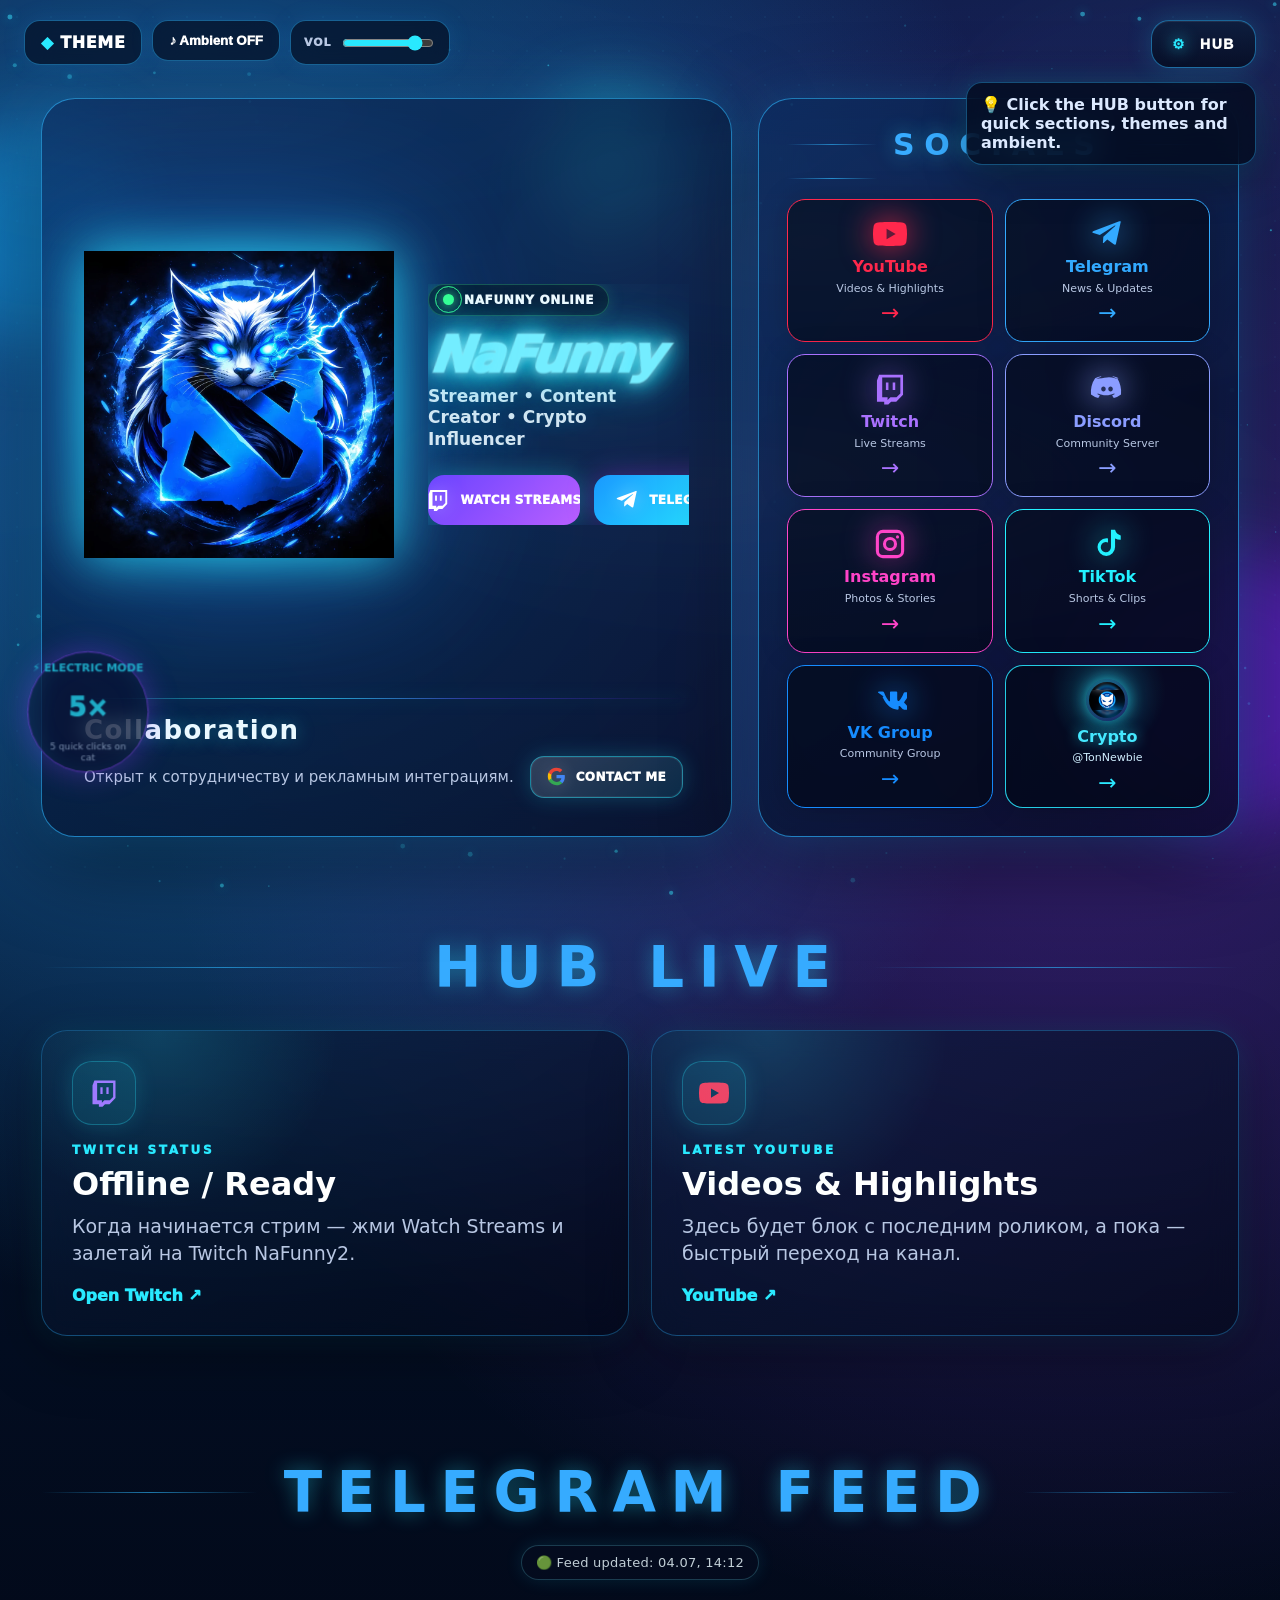
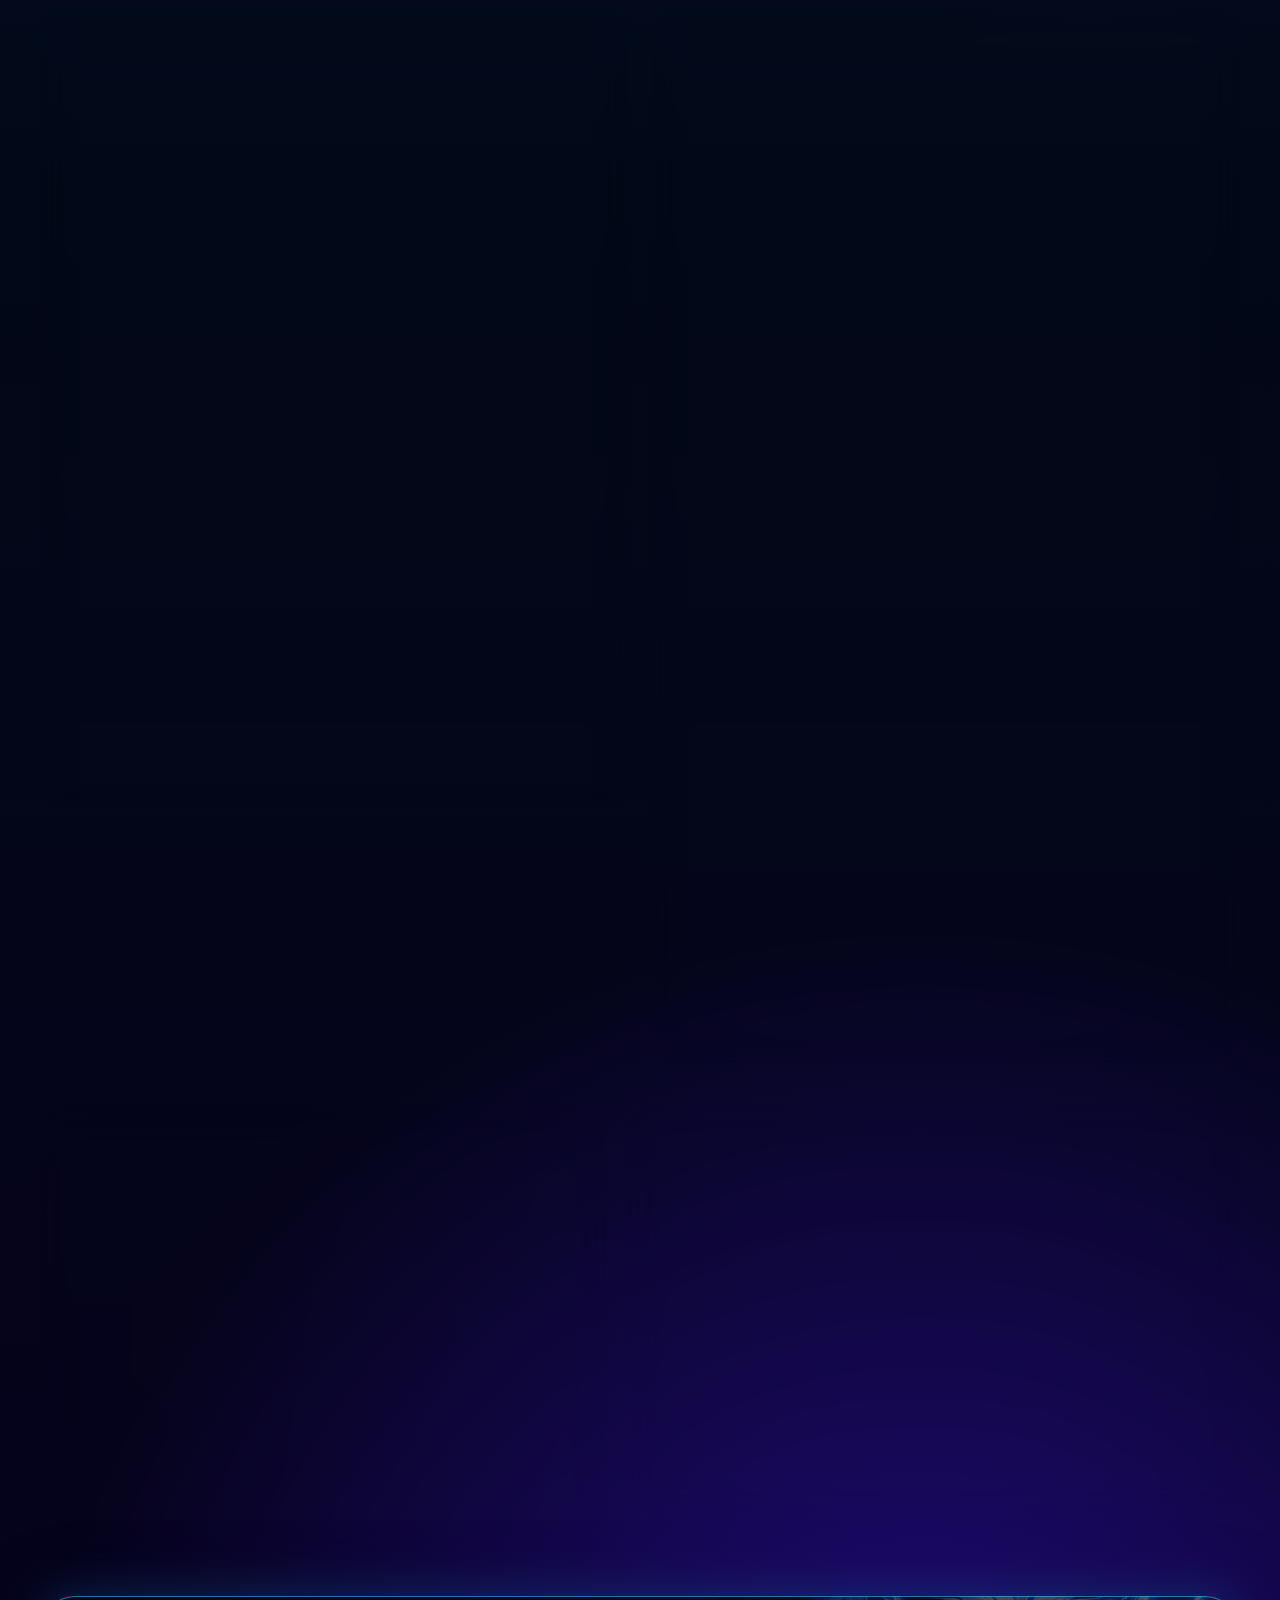
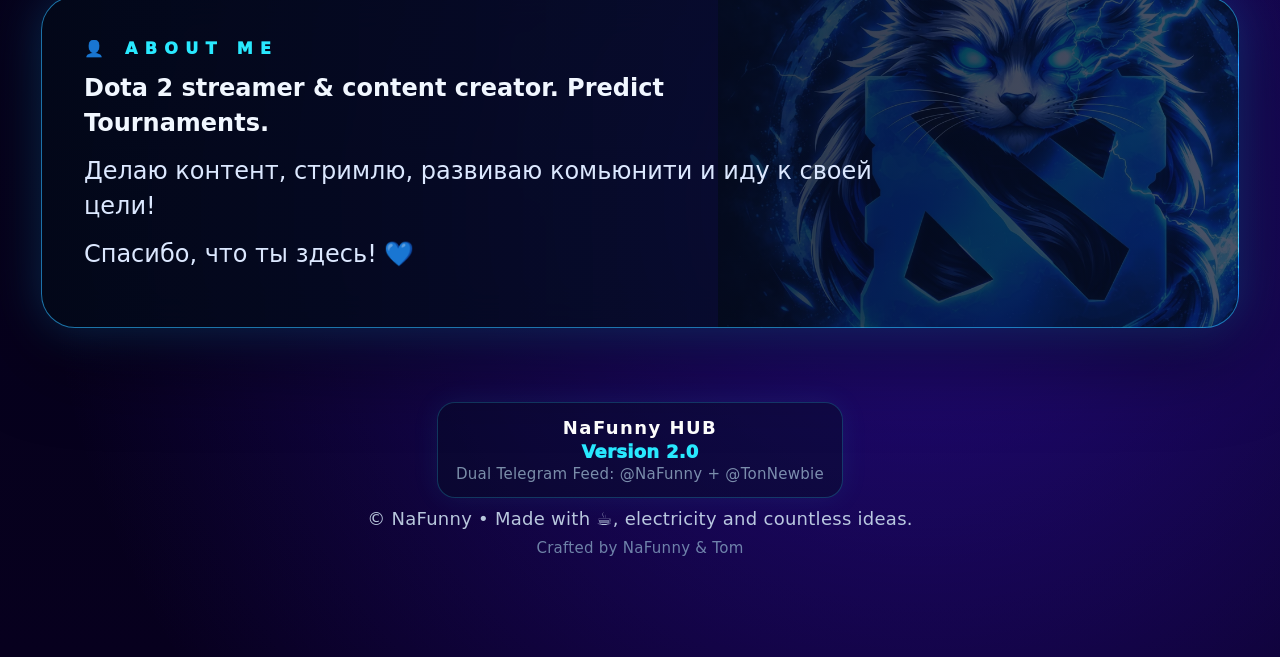
==== commit d62bf32a: "Add files via upload" ====
--- a/index.html
+++ b/index.html
@@ -4,11 +4,11 @@
   <meta charset="UTF-8" />
   <meta name="viewport" content="width=device-width, initial-scale=1.0, viewport-fit=cover" />
   <meta name="theme-color" content="#020817" />
-  <title>NaFunny HUB 2.0.4 Hero Collaboration Layout Fix</title>
+  <title>NaFunny HUB 2.0.5 Desktop Hero Fix</title>
   <meta name="description" content="NaFunny HUB — streams, socials, live content, collaboration and crypto support." />
   <link rel="icon" href="favicon.png" type="image/png" />
-  <link rel="stylesheet" href="style.css?v=2.0.3" />
-  <link rel="stylesheet" href="telegram-feed.css?v=2.0.3" />
+  <link rel="stylesheet" href="style.css?v=2.0.5" />
+  <link rel="stylesheet" href="telegram-feed.css?v=2.0.5" />
 </head>
 <body data-theme="electric">
   <canvas id="spaceCanvas" aria-hidden="true"></canvas>
--- a/style.css
+++ b/style.css
@@ -1525,3 +1525,124 @@
     align-self:center!important;
   }
 }
+
+
+/* NaFunny HUB 2.0.5 — Desktop Hero Collaboration Fix */
+@media (min-width:1101px){
+  .hero-social-stage .hero{
+    min-height:600px!important;
+    display:grid!important;
+    grid-template-columns:minmax(310px,.9fr) minmax(0,1.1fr)!important;
+    grid-template-rows:1fr auto!important;
+    gap:26px 34px!important;
+    align-items:center!important;
+    align-content:stretch!important;
+    padding:38px 42px!important;
+    overflow:hidden!important;
+  }
+  .hero-social-stage .logo-zone{
+    grid-column:1!important;
+    grid-row:1!important;
+  }
+  .hero-social-stage .hero-copy{
+    grid-column:2!important;
+    grid-row:1!important;
+    min-width:0!important;
+    padding-right:18px!important;
+    align-self:center!important;
+    overflow:hidden!important;
+  }
+  .hero-social-stage .hero h1.electric-title,
+  .hero-social-stage .hero-copy h1.electric-title{
+    font-size:clamp(50px,3.45vw,66px)!important;
+    max-width:100%!important;
+    padding-right:0!important;
+    white-space:nowrap!important;
+    overflow:visible!important;
+  }
+  .hero-social-stage .hero-role{
+    max-width:520px!important;
+    font-size:clamp(17px,1.12vw,20px)!important;
+  }
+  .hero-social-stage .cta-row{
+    flex-wrap:nowrap!important;
+    gap:14px!important;
+    padding-right:12px!important;
+  }
+  .hero-social-stage .btn{
+    min-width:152px!important;
+    min-height:50px!important;
+    padding:12px 16px!important;
+    font-size:12px!important;
+  }
+  .hero-social-stage .telegram-cta{
+    margin-right:0!important;
+  }
+  .hero-collab{
+    grid-column:1 / -1!important;
+    grid-row:2!important;
+    width:100%!important;
+    max-width:none!important;
+    margin:0!important;
+    padding:0!important;
+    align-self:end!important;
+    text-align:left!important;
+  }
+  .hero-collab-line{
+    width:100%!important;
+    margin:0 0 18px!important;
+  }
+  .hero-collab-content{
+    display:flex!important;
+    flex-wrap:wrap!important;
+    align-items:center!important;
+    justify-content:flex-start!important;
+    gap:10px 16px!important;
+    width:100%!important;
+  }
+  .hero-collab-text{
+    display:contents!important;
+  }
+  .hero-collab h2{
+    flex:0 0 100%!important;
+    margin:0 0 2px!important;
+    font-size:clamp(26px,1.75vw,32px)!important;
+    line-height:1.05!important;
+  }
+  .hero-collab p{
+    flex:0 1 auto!important;
+    display:inline!important;
+    margin:0!important;
+    max-width:none!important;
+    white-space:normal!important;
+    font-size:clamp(15px,1.05vw,17px)!important;
+    line-height:1.35!important;
+  }
+  .hero-collab .contact-cta{
+    flex:0 0 auto!important;
+    margin:0!important;
+    min-width:148px!important;
+    min-height:42px!important;
+    padding:10px 16px!important;
+    border-radius:14px!important;
+    font-size:12px!important;
+    align-self:center!important;
+  }
+  .hero-collab .google-g{
+    width:19px!important;
+    height:19px!important;
+  }
+}
+@media (min-width:901px) and (max-width:1100px){
+  .hero-collab-content{
+    display:flex!important;
+    flex-wrap:wrap!important;
+    align-items:center!important;
+    justify-content:flex-start!important;
+    gap:10px 14px!important;
+  }
+  .hero-collab-text{display:contents!important;}
+  .hero-collab h2{flex:0 0 100%!important;}
+  .hero-collab p{display:inline!important;flex:0 1 auto!important;margin:0!important;}
+  .hero-collab .contact-cta{flex:0 0 auto!important;width:auto!important;min-width:150px!important;}
+}
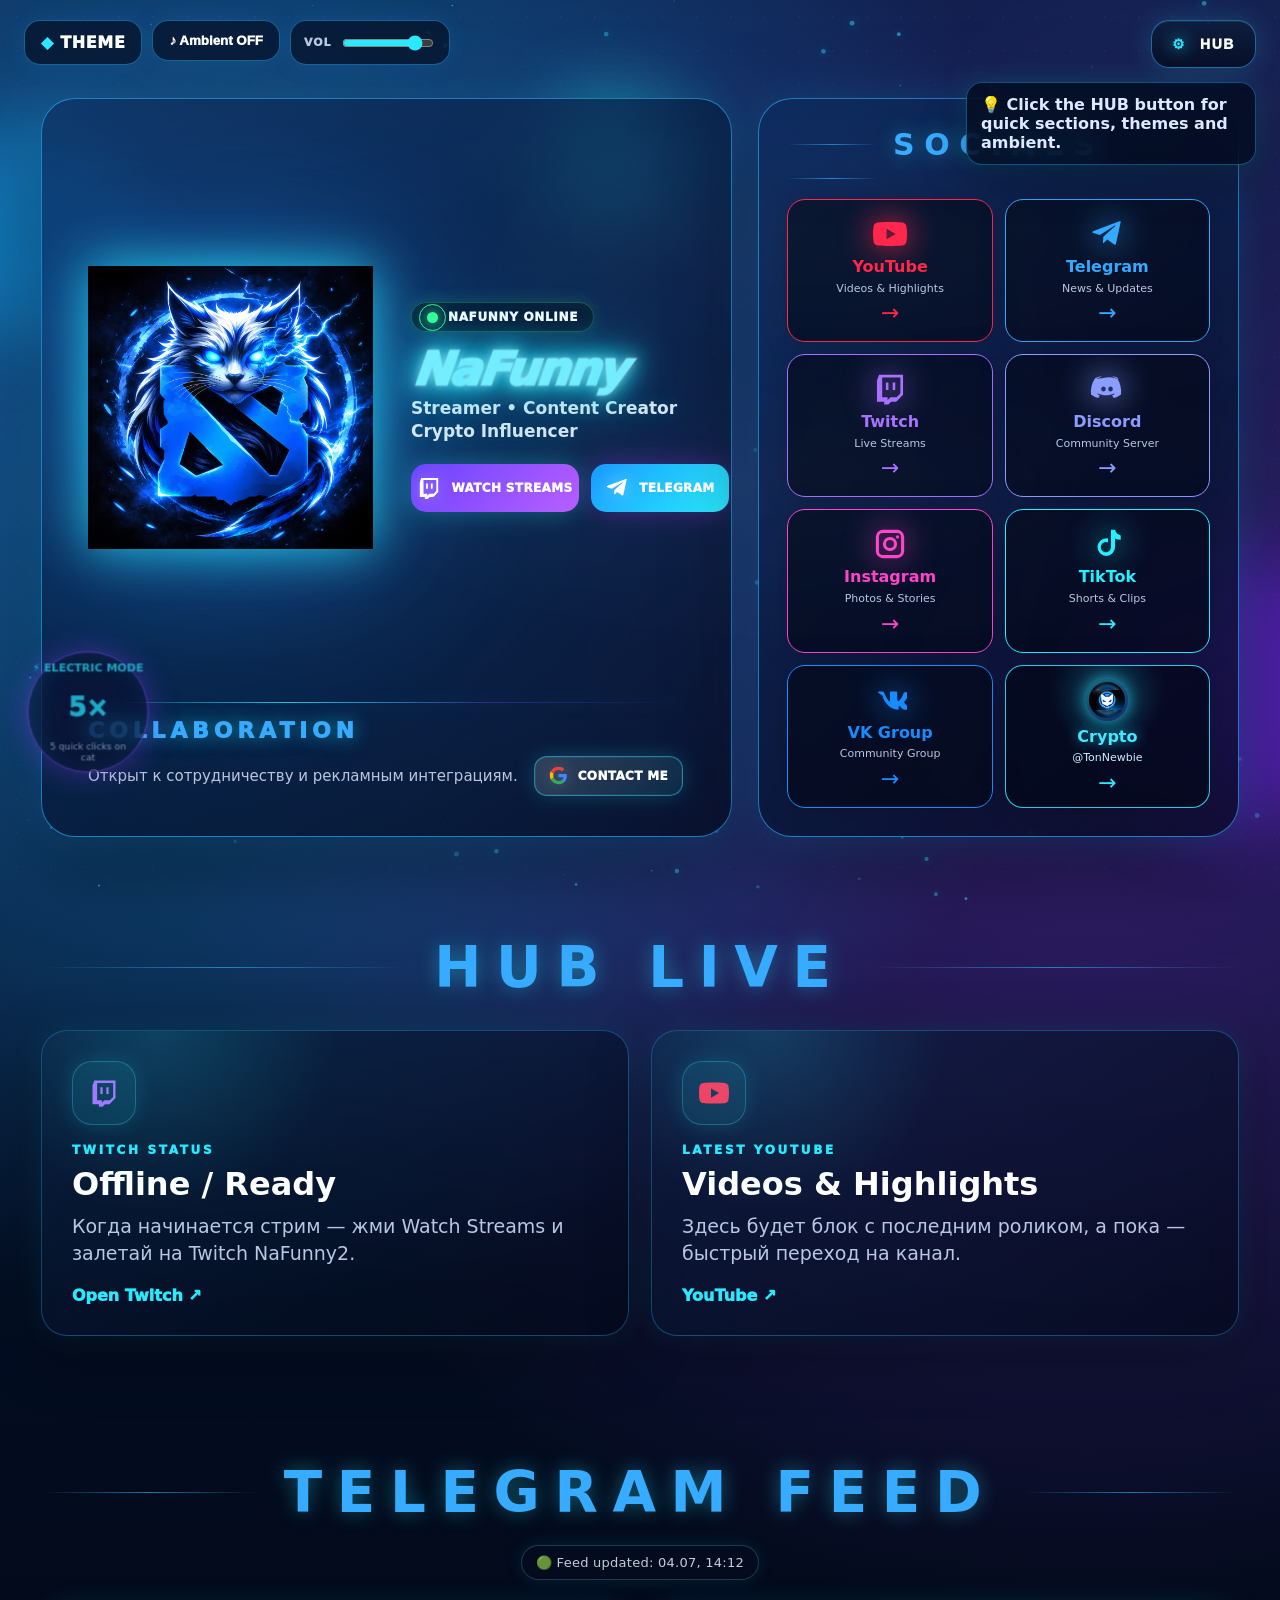
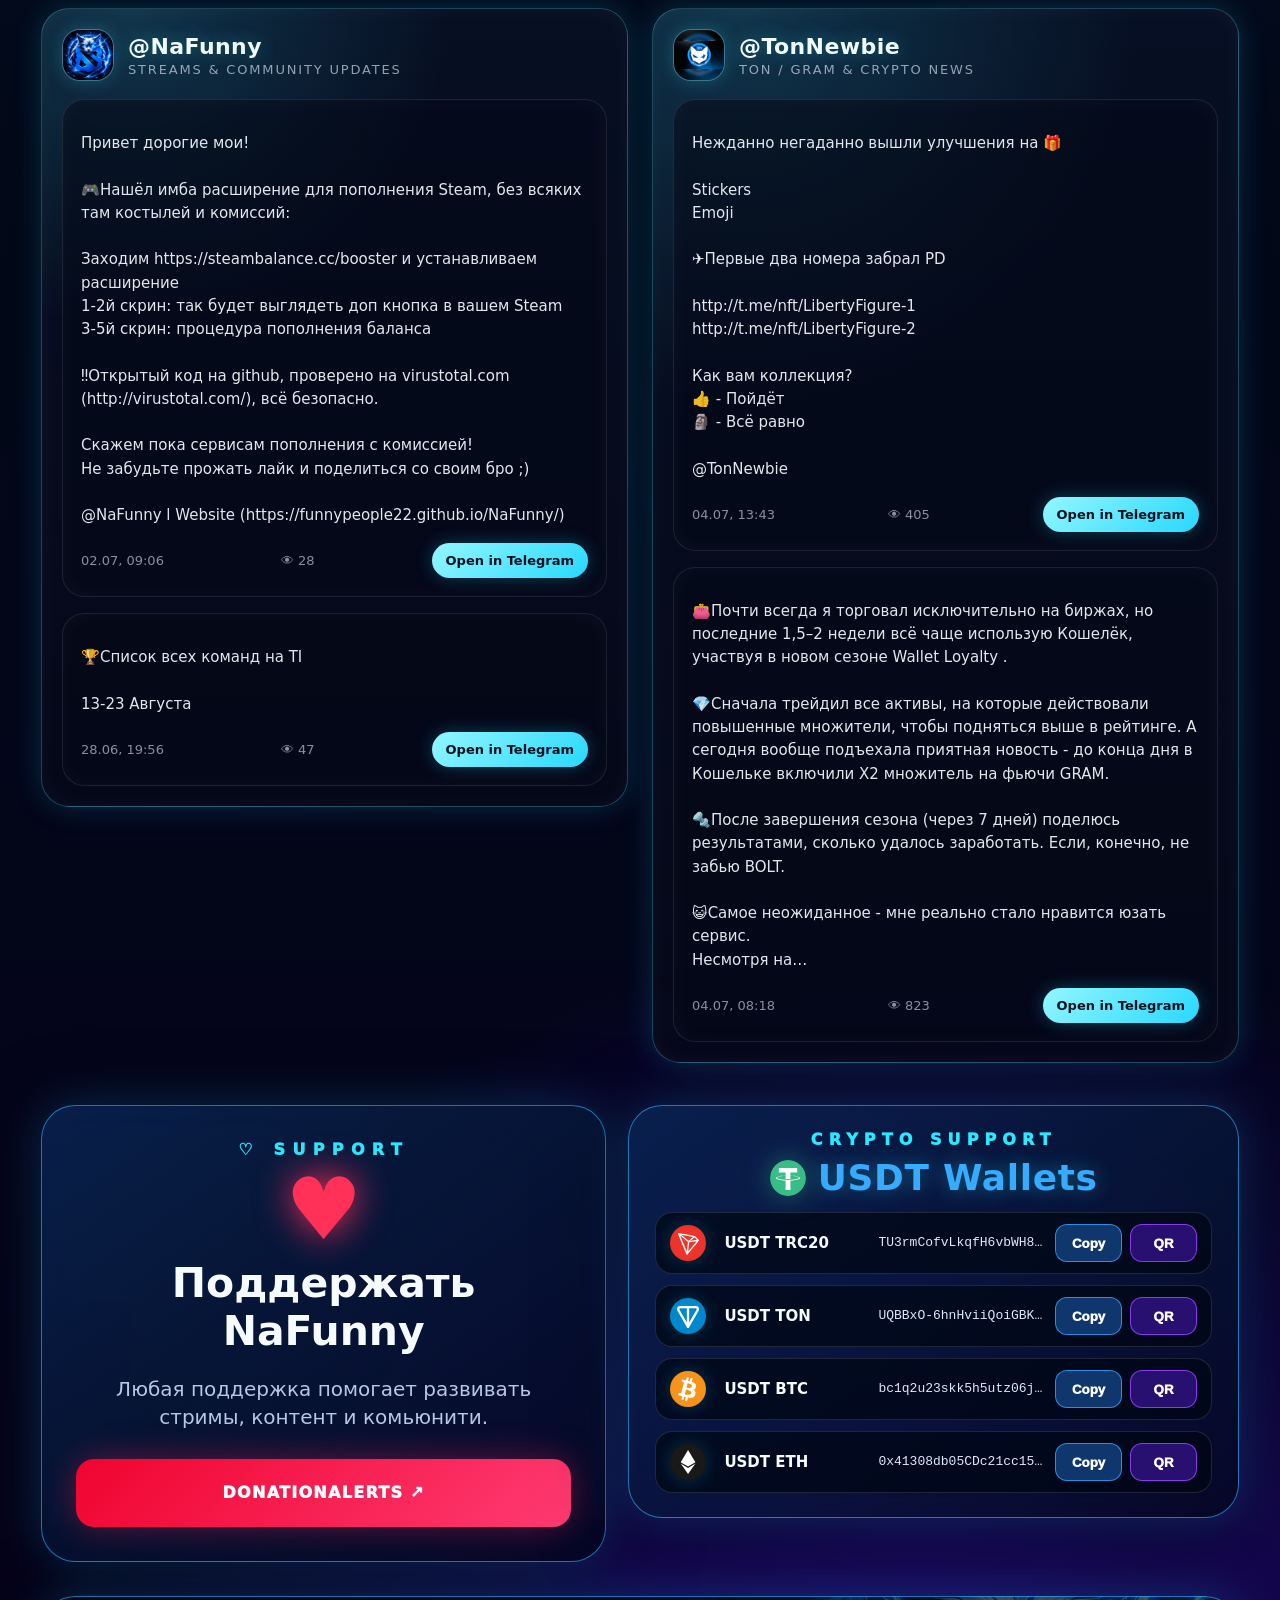
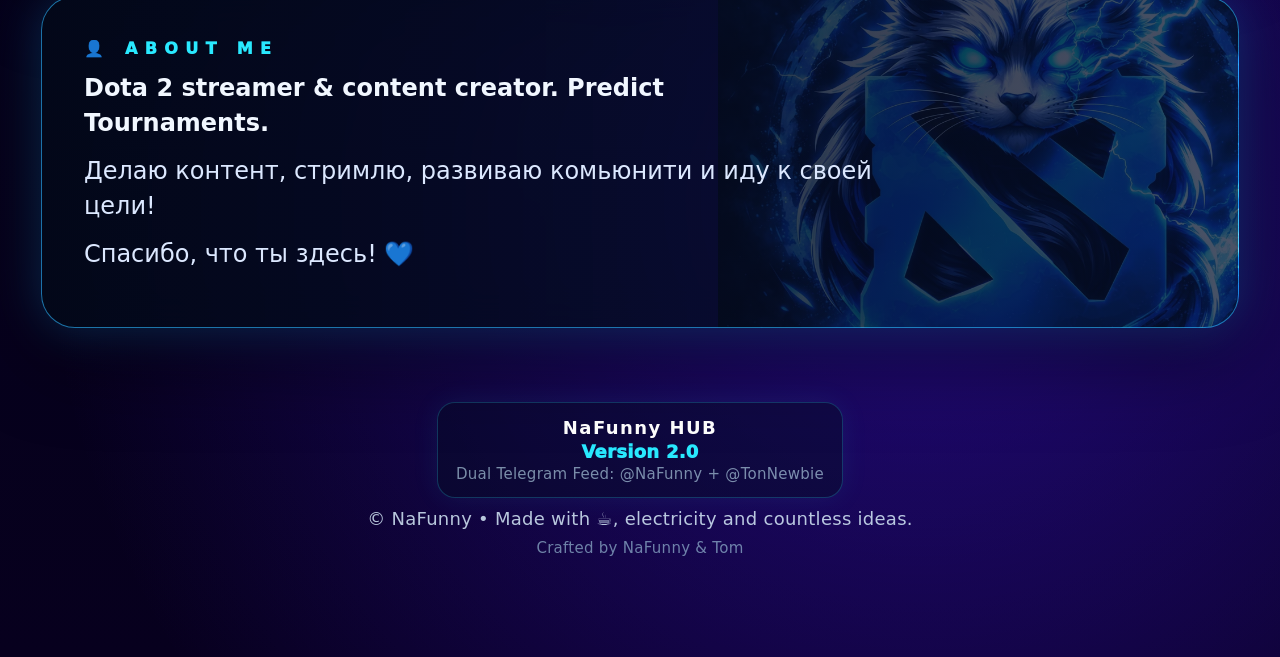
==== commit c316dd8e: "Add files via upload" ====
--- a/index.html
+++ b/index.html
@@ -112,7 +112,7 @@
       <div class="hero-copy">
         <div class="live-pill"><span></span> NaFunny Online</div>
         <h1 class="electric-title" data-text="NaFunny"><span class="brand-n">N</span>aFunn<span class="brand-y">y<span class="energy-tail" aria-hidden="true"></span></span><span class="logo-fx logo-fx-1" aria-hidden="true"></span><span class="logo-fx logo-fx-2" aria-hidden="true"></span><span class="logo-spark logo-spark-1" aria-hidden="true"></span><span class="logo-spark logo-spark-2" aria-hidden="true"></span><span class="logo-spark logo-spark-3" aria-hidden="true"></span></h1>
-        <p class="hero-role">Streamer • Content Creator • Crypto Influencer</p>
+        <p class="hero-role"><span>Streamer • Content Creator</span><span>Crypto Influencer</span></p>
         <div class="cta-row">
           <a class="btn blue twitch-cta" href="https://www.twitch.tv/nafunny2" target="_blank" rel="noopener noreferrer"><svg class="btn-svg" viewBox="0 0 24 24" aria-hidden="true"><path d="M4.3 2 2.8 6v15h5.1v2h2.9l2-2h3.6L21.2 16V2H4.3Zm15 13.1-2.7 2.7h-4.3l-2 2v-2H6.5V3.9h12.8v11.2Zm-3.6-7.7h-1.8v5.3h1.8V7.4Zm-4.8 0H9.1v5.3h1.8V7.4Z"/></svg> Watch Streams</a>
           <a class="btn purple telegram-cta" href="https://t.me/NaFunny" target="_blank" rel="noopener noreferrer"><svg class="btn-svg" viewBox="0 0 24 24" aria-hidden="true"><path d="M21.9 4.6c.3-1.3-.5-1.8-1.7-1.4L2.6 9.8c-1.2.5-1.2 1.2-.2 1.5l4.5 1.4 10.4-6.5c.5-.3.9-.1.5.2l-8.4 7.6-.3 4.4c.4 0 .6-.2.9-.4l2.2-2.1 4.6 3.4c.8.5 1.4.3 1.6-.8l3.5-16Z"/></svg> Telegram</a>
--- a/style.css
+++ b/style.css
@@ -1646,3 +1646,119 @@
   .hero-collab p{display:inline!important;flex:0 1 auto!important;margin:0!important;}
   .hero-collab .contact-cta{flex:0 0 auto!important;width:auto!important;min-width:150px!important;}
 }
+
+/* NaFunny HUB 2.0.6 — Hero Text Polish / desktop overflow fix */
+@media (min-width:1101px){
+  .hero-social-stage .hero{
+    grid-template-columns:minmax(285px,.78fr) minmax(0,1.22fr)!important;
+    gap:26px 30px!important;
+    padding:40px 46px!important;
+    overflow:hidden!important;
+  }
+  .hero-social-stage .logo-zone{min-width:0!important;}
+  .hero-social-stage .brand-logo{width:min(320px,100%)!important;}
+  .hero-social-stage .hero-copy{
+    min-width:0!important;
+    max-width:100%!important;
+    overflow:visible!important;
+    padding-left:8px!important;
+    padding-right:34px!important;
+  }
+  .hero-social-stage .live-pill{
+    max-width:max-content!important;
+    overflow:visible!important;
+    padding:8px 15px!important;
+    font-size:12px!important;
+    line-height:1!important;
+    transform:translateX(0)!important;
+  }
+  .hero-social-stage .hero h1.electric-title,
+  .hero-social-stage .hero-copy h1.electric-title{
+    width:100%!important;
+    max-width:100%!important;
+    box-sizing:border-box!important;
+    font-size:clamp(46px,3.05vw,60px)!important;
+    line-height:1!important;
+    letter-spacing:-.038em!important;
+    margin:0 0 12px!important;
+    padding-left:0!important;
+    padding-right:.42em!important;
+    white-space:nowrap!important;
+    overflow:visible!important;
+  }
+  .hero-social-stage .hero h1.electric-title::before,
+  .hero-social-stage .hero h1.electric-title::after,
+  .hero-social-stage .hero-copy h1.electric-title::before,
+  .hero-social-stage .hero-copy h1.electric-title::after{
+    pointer-events:none!important;
+  }
+  .hero-social-stage .hero-role{
+    display:flex!important;
+    flex-direction:column!important;
+    gap:2px!important;
+    max-width:100%!important;
+    margin:0 0 22px!important;
+    font-size:clamp(17px,1.05vw,19px)!important;
+    line-height:1.25!important;
+  }
+  .hero-social-stage .hero-role span{display:block!important;white-space:nowrap!important;}
+  .hero-social-stage .cta-row{
+    display:flex!important;
+    flex-wrap:nowrap!important;
+    gap:12px!important;
+    padding-right:32px!important;
+    max-width:100%!important;
+    justify-content:flex-start!important;
+  }
+  .hero-social-stage .btn{
+    min-width:142px!important;
+    min-height:48px!important;
+    padding:11px 15px!important;
+    font-size:12px!important;
+    border-radius:15px!important;
+  }
+  .hero-social-stage .twitch-cta{min-width:168px!important;}
+  .hero-social-stage .telegram-cta{min-width:138px!important;margin-right:0!important;}
+  .hero-collab-line{
+    margin:0 0 16px!important;
+    background:linear-gradient(90deg,transparent,rgba(41,233,255,.82),rgba(91,62,255,.42),transparent)!important;
+    box-shadow:0 0 18px rgba(41,233,255,.32)!important;
+  }
+  .hero-collab h2{
+    flex:0 0 100%!important;
+    margin:0 0 4px!important;
+    text-transform:uppercase!important;
+    letter-spacing:.22em!important;
+    color:#36abff!important;
+    font-size:clamp(22px,1.42vw,28px)!important;
+    font-weight:1000!important;
+    text-shadow:0 0 18px rgba(41,233,255,.5),0 0 36px rgba(41,233,255,.18)!important;
+  }
+  .hero-collab p{
+    font-size:clamp(15px,.98vw,17px)!important;
+    line-height:1.35!important;
+    color:rgba(224,236,255,.82)!important;
+  }
+  .hero-collab .contact-cta{
+    min-width:142px!important;
+    min-height:40px!important;
+    padding:9px 14px!important;
+    font-size:12px!important;
+    border-radius:13px!important;
+  }
+}
+
+@media (min-width:901px) and (max-width:1100px){
+  .hero-social-stage .hero-copy{overflow:visible!important;padding-right:22px!important;}
+  .hero-social-stage .hero h1.electric-title{font-size:clamp(48px,6.2vw,68px)!important;padding-right:.32em!important;}
+  .hero-social-stage .hero-role{display:flex!important;flex-direction:column!important;gap:2px!important;}
+  .hero-social-stage .hero-role span{display:block!important;white-space:nowrap!important;}
+  .hero-social-stage .cta-row{padding-right:20px!important;}
+  .hero-collab h2{text-transform:uppercase!important;letter-spacing:.2em!important;color:#36abff!important;text-shadow:0 0 18px rgba(41,233,255,.45)!important;}
+}
+
+@media (max-width:900px){
+  .hero-social-stage .hero-role{display:flex!important;flex-direction:column!important;gap:2px!important;}
+  .hero-social-stage .hero-role span{display:block!important;}
+  .hero-collab h2{text-transform:uppercase!important;letter-spacing:.18em!important;color:#36abff!important;text-shadow:0 0 18px rgba(41,233,255,.45)!important;}
+}
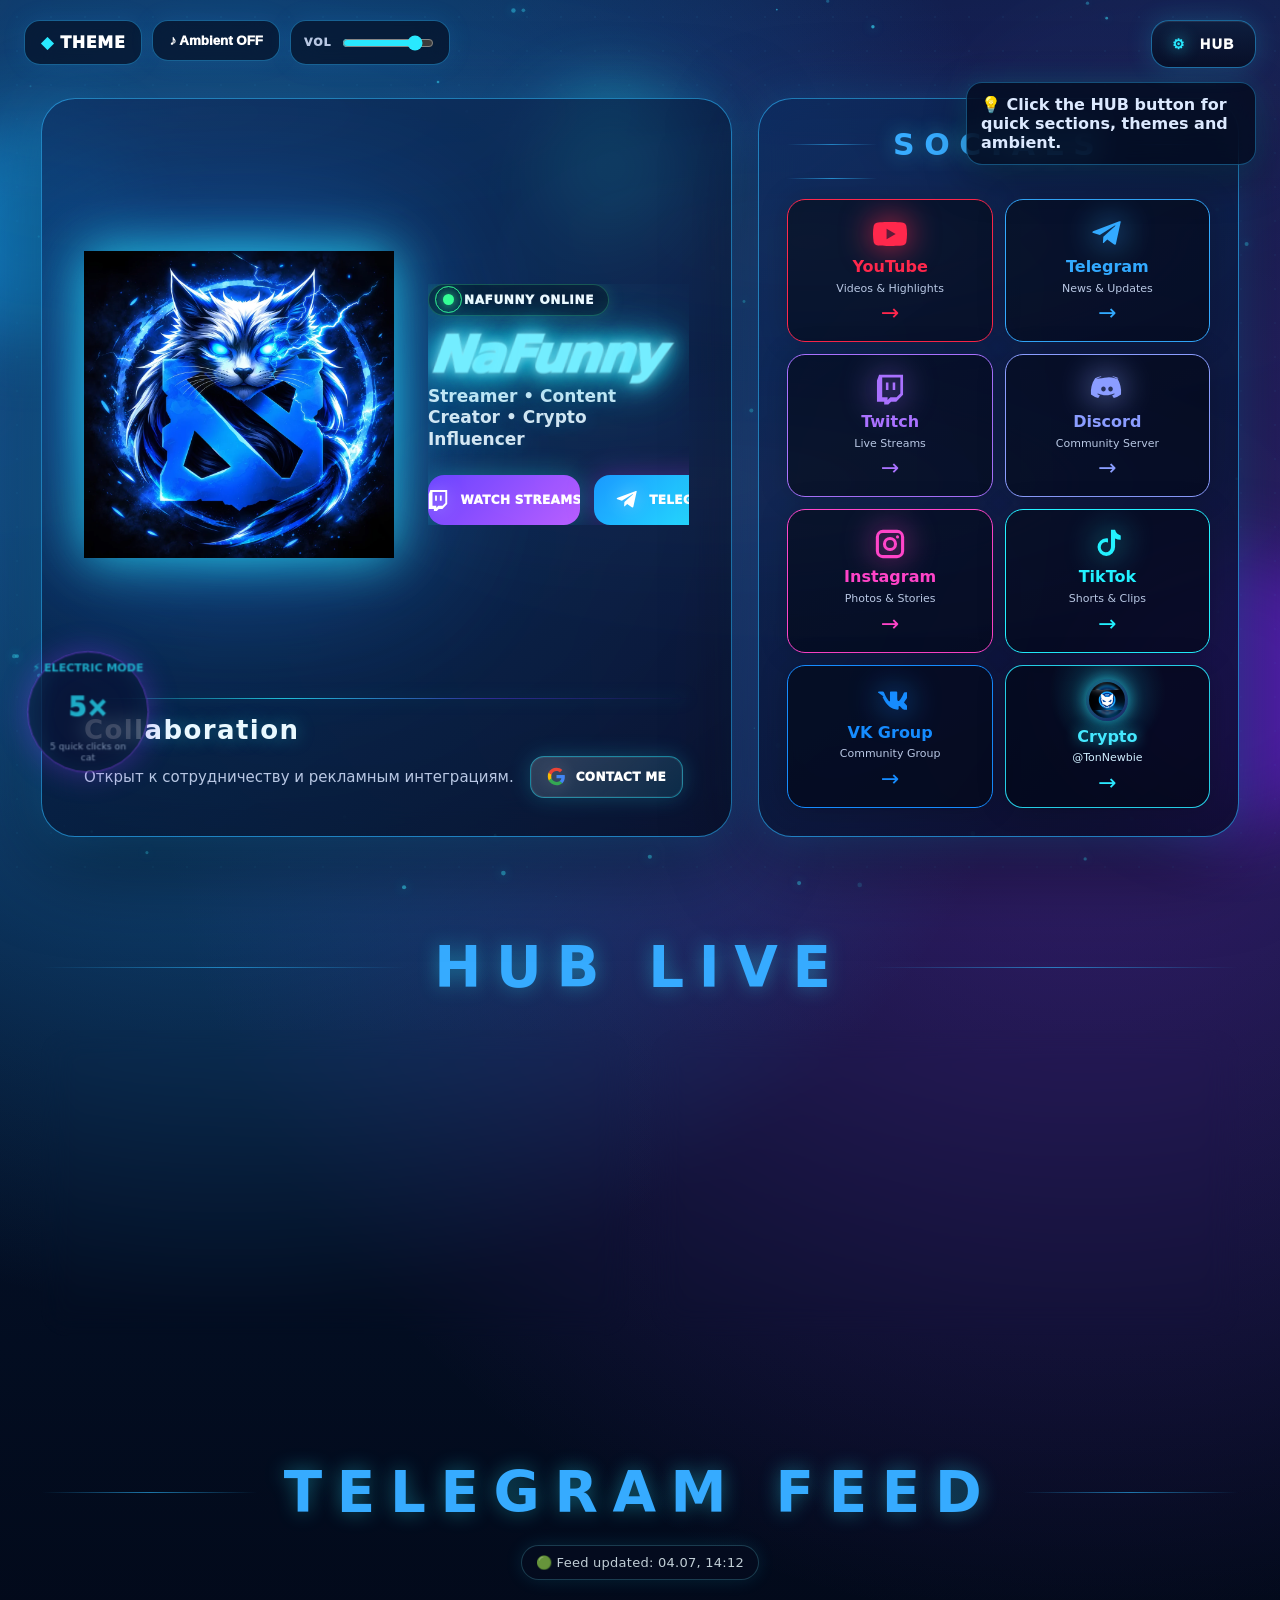
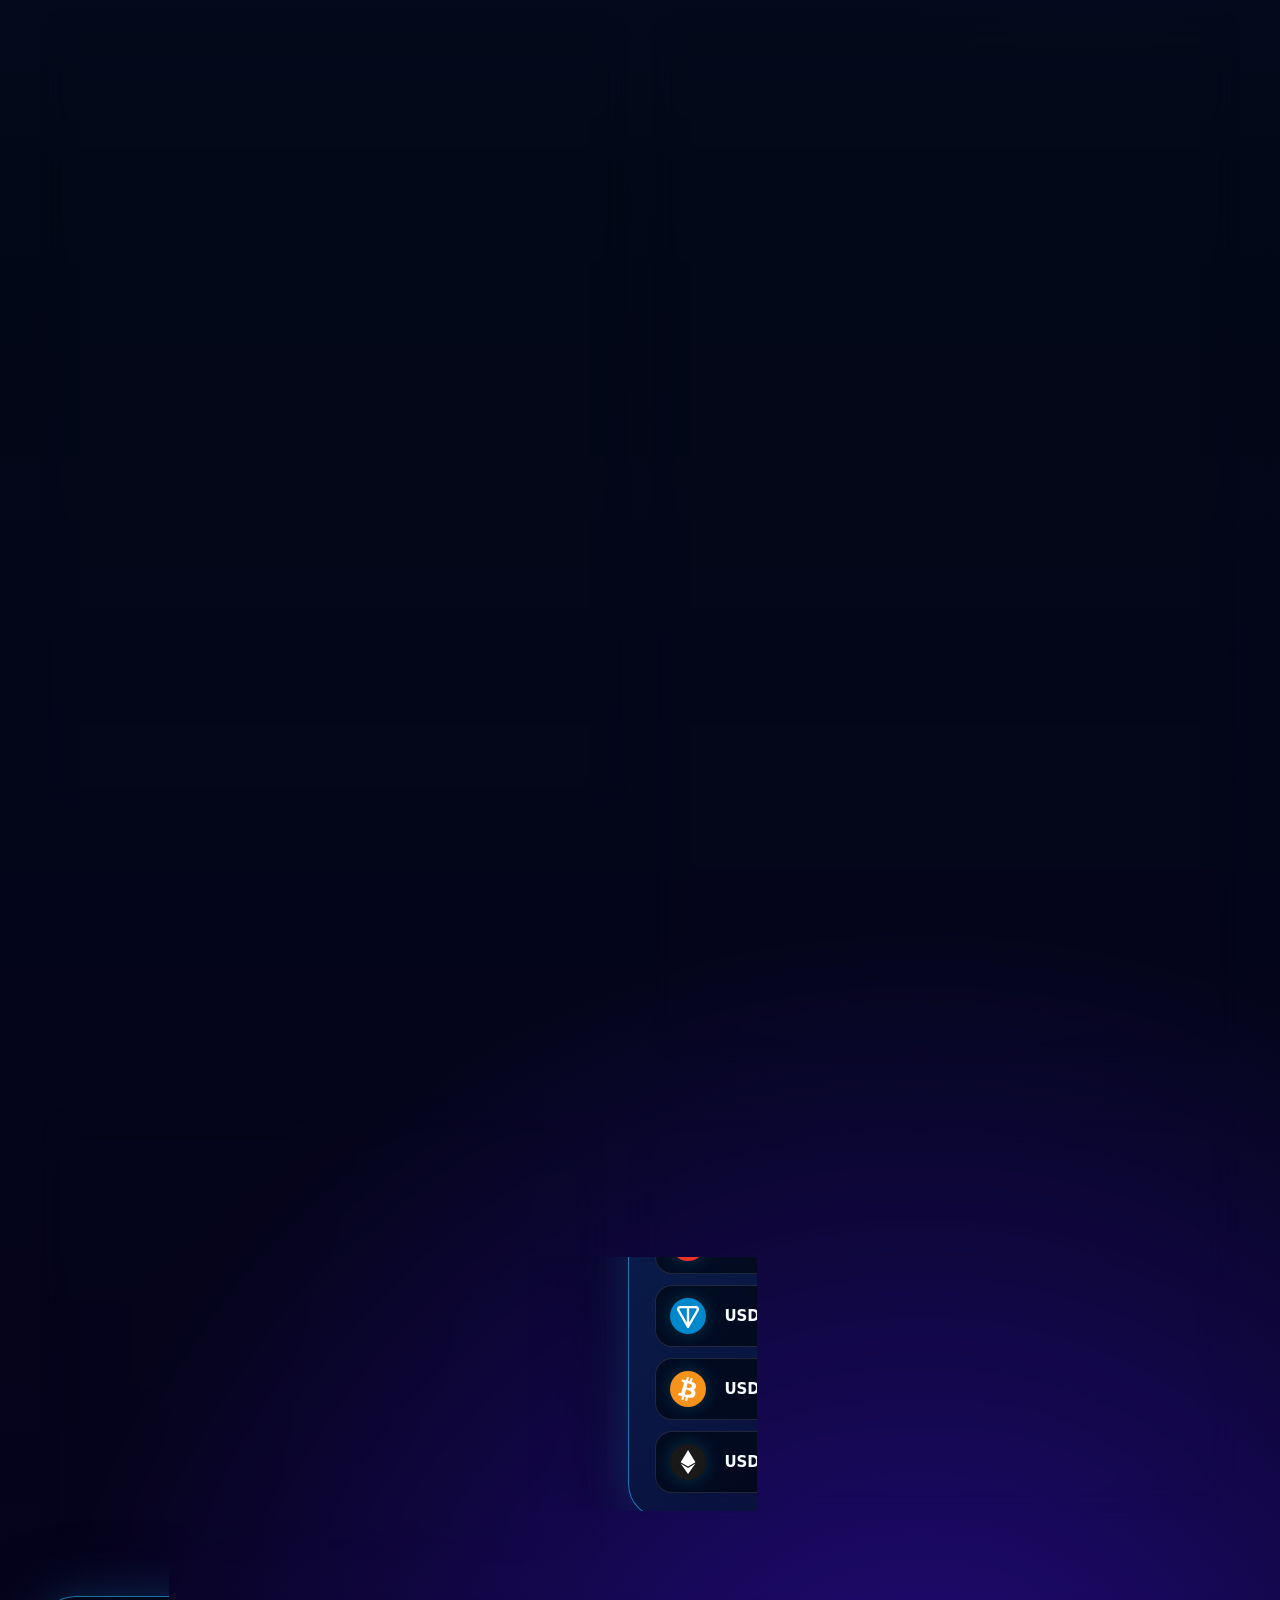
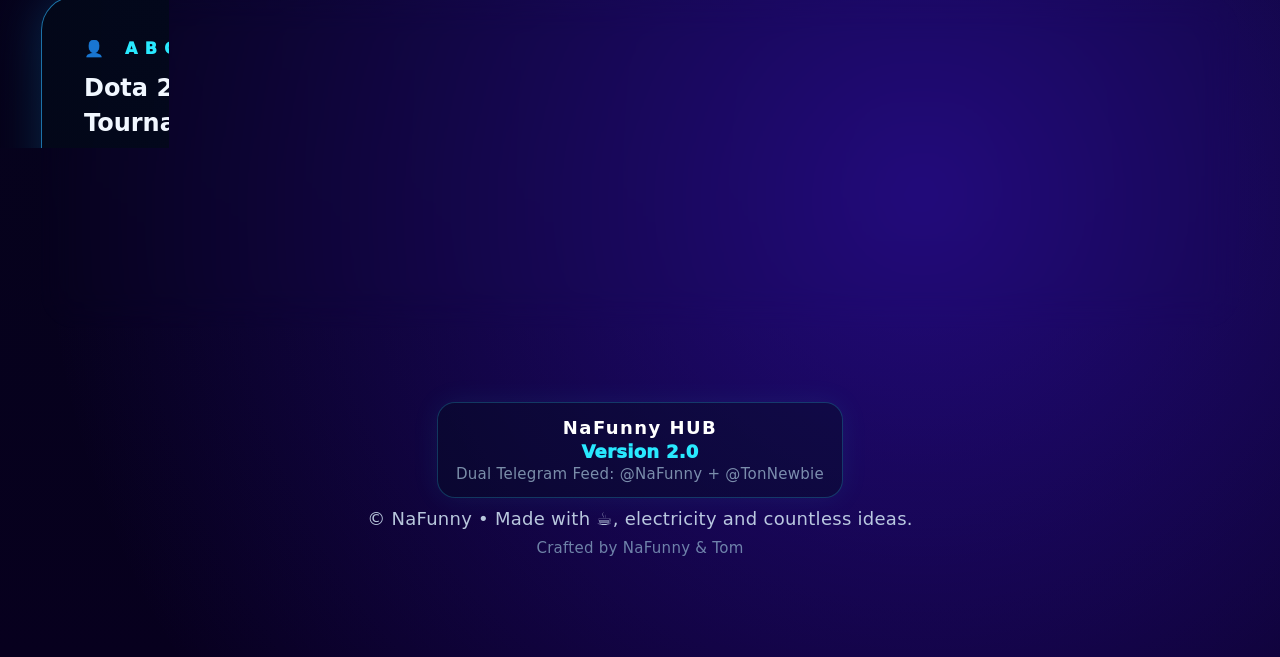
==== commit ea501280: "Telegram Feed Update" ====
--- a/index.html
+++ b/index.html
@@ -112,7 +112,7 @@
       <div class="hero-copy">
         <div class="live-pill"><span></span> NaFunny Online</div>
         <h1 class="electric-title" data-text="NaFunny"><span class="brand-n">N</span>aFunn<span class="brand-y">y<span class="energy-tail" aria-hidden="true"></span></span><span class="logo-fx logo-fx-1" aria-hidden="true"></span><span class="logo-fx logo-fx-2" aria-hidden="true"></span><span class="logo-spark logo-spark-1" aria-hidden="true"></span><span class="logo-spark logo-spark-2" aria-hidden="true"></span><span class="logo-spark logo-spark-3" aria-hidden="true"></span></h1>
-        <p class="hero-role"><span>Streamer • Content Creator</span><span>Crypto Influencer</span></p>
+        <p class="hero-role">Streamer • Content Creator • Crypto Influencer</p>
         <div class="cta-row">
           <a class="btn blue twitch-cta" href="https://www.twitch.tv/nafunny2" target="_blank" rel="noopener noreferrer"><svg class="btn-svg" viewBox="0 0 24 24" aria-hidden="true"><path d="M4.3 2 2.8 6v15h5.1v2h2.9l2-2h3.6L21.2 16V2H4.3Zm15 13.1-2.7 2.7h-4.3l-2 2v-2H6.5V3.9h12.8v11.2Zm-3.6-7.7h-1.8v5.3h1.8V7.4Zm-4.8 0H9.1v5.3h1.8V7.4Z"/></svg> Watch Streams</a>
           <a class="btn purple telegram-cta" href="https://t.me/NaFunny" target="_blank" rel="noopener noreferrer"><svg class="btn-svg" viewBox="0 0 24 24" aria-hidden="true"><path d="M21.9 4.6c.3-1.3-.5-1.8-1.7-1.4L2.6 9.8c-1.2.5-1.2 1.2-.2 1.5l4.5 1.4 10.4-6.5c.5-.3.9-.1.5.2l-8.4 7.6-.3 4.4c.4 0 .6-.2.9-.4l2.2-2.1 4.6 3.4c.8.5 1.4.3 1.6-.8l3.5-16Z"/></svg> Telegram</a>
--- a/style.css
+++ b/style.css
@@ -1646,119 +1646,3 @@
   .hero-collab p{display:inline!important;flex:0 1 auto!important;margin:0!important;}
   .hero-collab .contact-cta{flex:0 0 auto!important;width:auto!important;min-width:150px!important;}
 }
-
-/* NaFunny HUB 2.0.6 — Hero Text Polish / desktop overflow fix */
-@media (min-width:1101px){
-  .hero-social-stage .hero{
-    grid-template-columns:minmax(285px,.78fr) minmax(0,1.22fr)!important;
-    gap:26px 30px!important;
-    padding:40px 46px!important;
-    overflow:hidden!important;
-  }
-  .hero-social-stage .logo-zone{min-width:0!important;}
-  .hero-social-stage .brand-logo{width:min(320px,100%)!important;}
-  .hero-social-stage .hero-copy{
-    min-width:0!important;
-    max-width:100%!important;
-    overflow:visible!important;
-    padding-left:8px!important;
-    padding-right:34px!important;
-  }
-  .hero-social-stage .live-pill{
-    max-width:max-content!important;
-    overflow:visible!important;
-    padding:8px 15px!important;
-    font-size:12px!important;
-    line-height:1!important;
-    transform:translateX(0)!important;
-  }
-  .hero-social-stage .hero h1.electric-title,
-  .hero-social-stage .hero-copy h1.electric-title{
-    width:100%!important;
-    max-width:100%!important;
-    box-sizing:border-box!important;
-    font-size:clamp(46px,3.05vw,60px)!important;
-    line-height:1!important;
-    letter-spacing:-.038em!important;
-    margin:0 0 12px!important;
-    padding-left:0!important;
-    padding-right:.42em!important;
-    white-space:nowrap!important;
-    overflow:visible!important;
-  }
-  .hero-social-stage .hero h1.electric-title::before,
-  .hero-social-stage .hero h1.electric-title::after,
-  .hero-social-stage .hero-copy h1.electric-title::before,
-  .hero-social-stage .hero-copy h1.electric-title::after{
-    pointer-events:none!important;
-  }
-  .hero-social-stage .hero-role{
-    display:flex!important;
-    flex-direction:column!important;
-    gap:2px!important;
-    max-width:100%!important;
-    margin:0 0 22px!important;
-    font-size:clamp(17px,1.05vw,19px)!important;
-    line-height:1.25!important;
-  }
-  .hero-social-stage .hero-role span{display:block!important;white-space:nowrap!important;}
-  .hero-social-stage .cta-row{
-    display:flex!important;
-    flex-wrap:nowrap!important;
-    gap:12px!important;
-    padding-right:32px!important;
-    max-width:100%!important;
-    justify-content:flex-start!important;
-  }
-  .hero-social-stage .btn{
-    min-width:142px!important;
-    min-height:48px!important;
-    padding:11px 15px!important;
-    font-size:12px!important;
-    border-radius:15px!important;
-  }
-  .hero-social-stage .twitch-cta{min-width:168px!important;}
-  .hero-social-stage .telegram-cta{min-width:138px!important;margin-right:0!important;}
-  .hero-collab-line{
-    margin:0 0 16px!important;
-    background:linear-gradient(90deg,transparent,rgba(41,233,255,.82),rgba(91,62,255,.42),transparent)!important;
-    box-shadow:0 0 18px rgba(41,233,255,.32)!important;
-  }
-  .hero-collab h2{
-    flex:0 0 100%!important;
-    margin:0 0 4px!important;
-    text-transform:uppercase!important;
-    letter-spacing:.22em!important;
-    color:#36abff!important;
-    font-size:clamp(22px,1.42vw,28px)!important;
-    font-weight:1000!important;
-    text-shadow:0 0 18px rgba(41,233,255,.5),0 0 36px rgba(41,233,255,.18)!important;
-  }
-  .hero-collab p{
-    font-size:clamp(15px,.98vw,17px)!important;
-    line-height:1.35!important;
-    color:rgba(224,236,255,.82)!important;
-  }
-  .hero-collab .contact-cta{
-    min-width:142px!important;
-    min-height:40px!important;
-    padding:9px 14px!important;
-    font-size:12px!important;
-    border-radius:13px!important;
-  }
-}
-
-@media (min-width:901px) and (max-width:1100px){
-  .hero-social-stage .hero-copy{overflow:visible!important;padding-right:22px!important;}
-  .hero-social-stage .hero h1.electric-title{font-size:clamp(48px,6.2vw,68px)!important;padding-right:.32em!important;}
-  .hero-social-stage .hero-role{display:flex!important;flex-direction:column!important;gap:2px!important;}
-  .hero-social-stage .hero-role span{display:block!important;white-space:nowrap!important;}
-  .hero-social-stage .cta-row{padding-right:20px!important;}
-  .hero-collab h2{text-transform:uppercase!important;letter-spacing:.2em!important;color:#36abff!important;text-shadow:0 0 18px rgba(41,233,255,.45)!important;}
-}
-
-@media (max-width:900px){
-  .hero-social-stage .hero-role{display:flex!important;flex-direction:column!important;gap:2px!important;}
-  .hero-social-stage .hero-role span{display:block!important;}
-  .hero-collab h2{text-transform:uppercase!important;letter-spacing:.18em!important;color:#36abff!important;text-shadow:0 0 18px rgba(41,233,255,.45)!important;}
-}
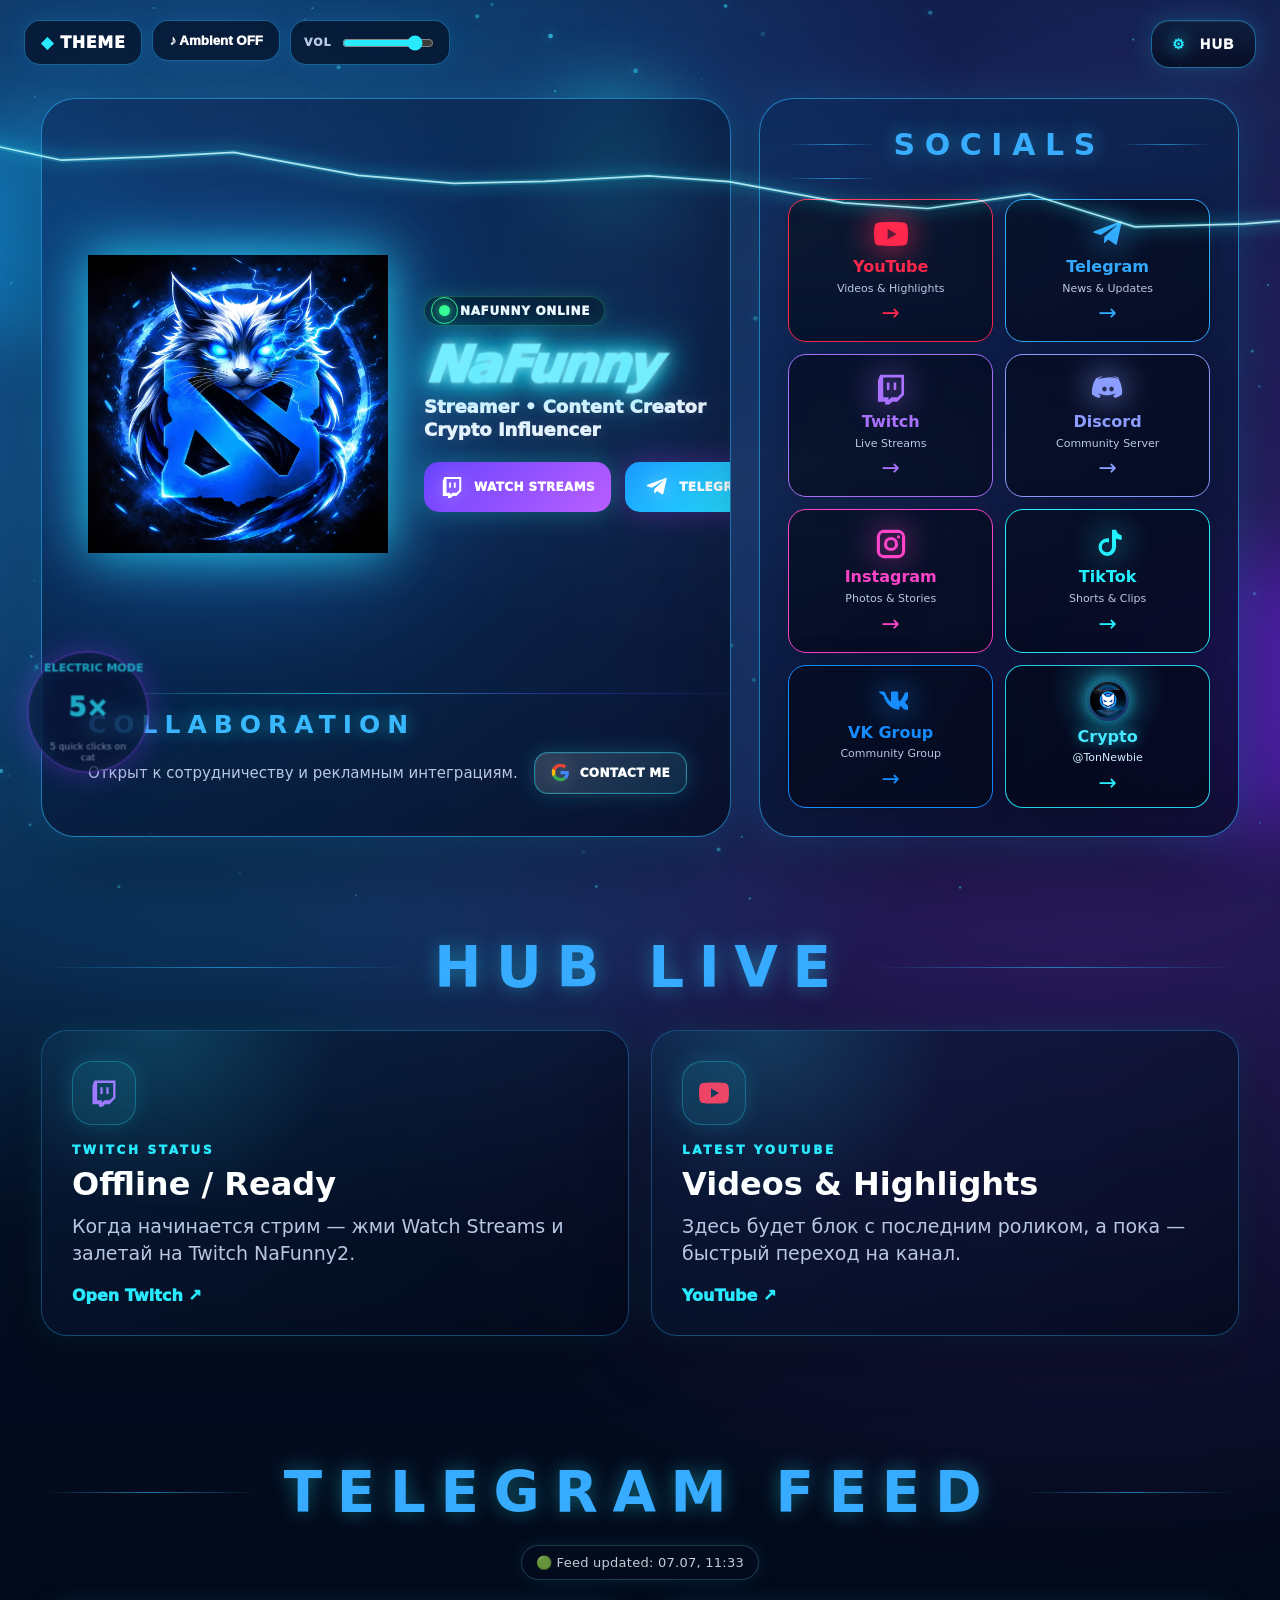
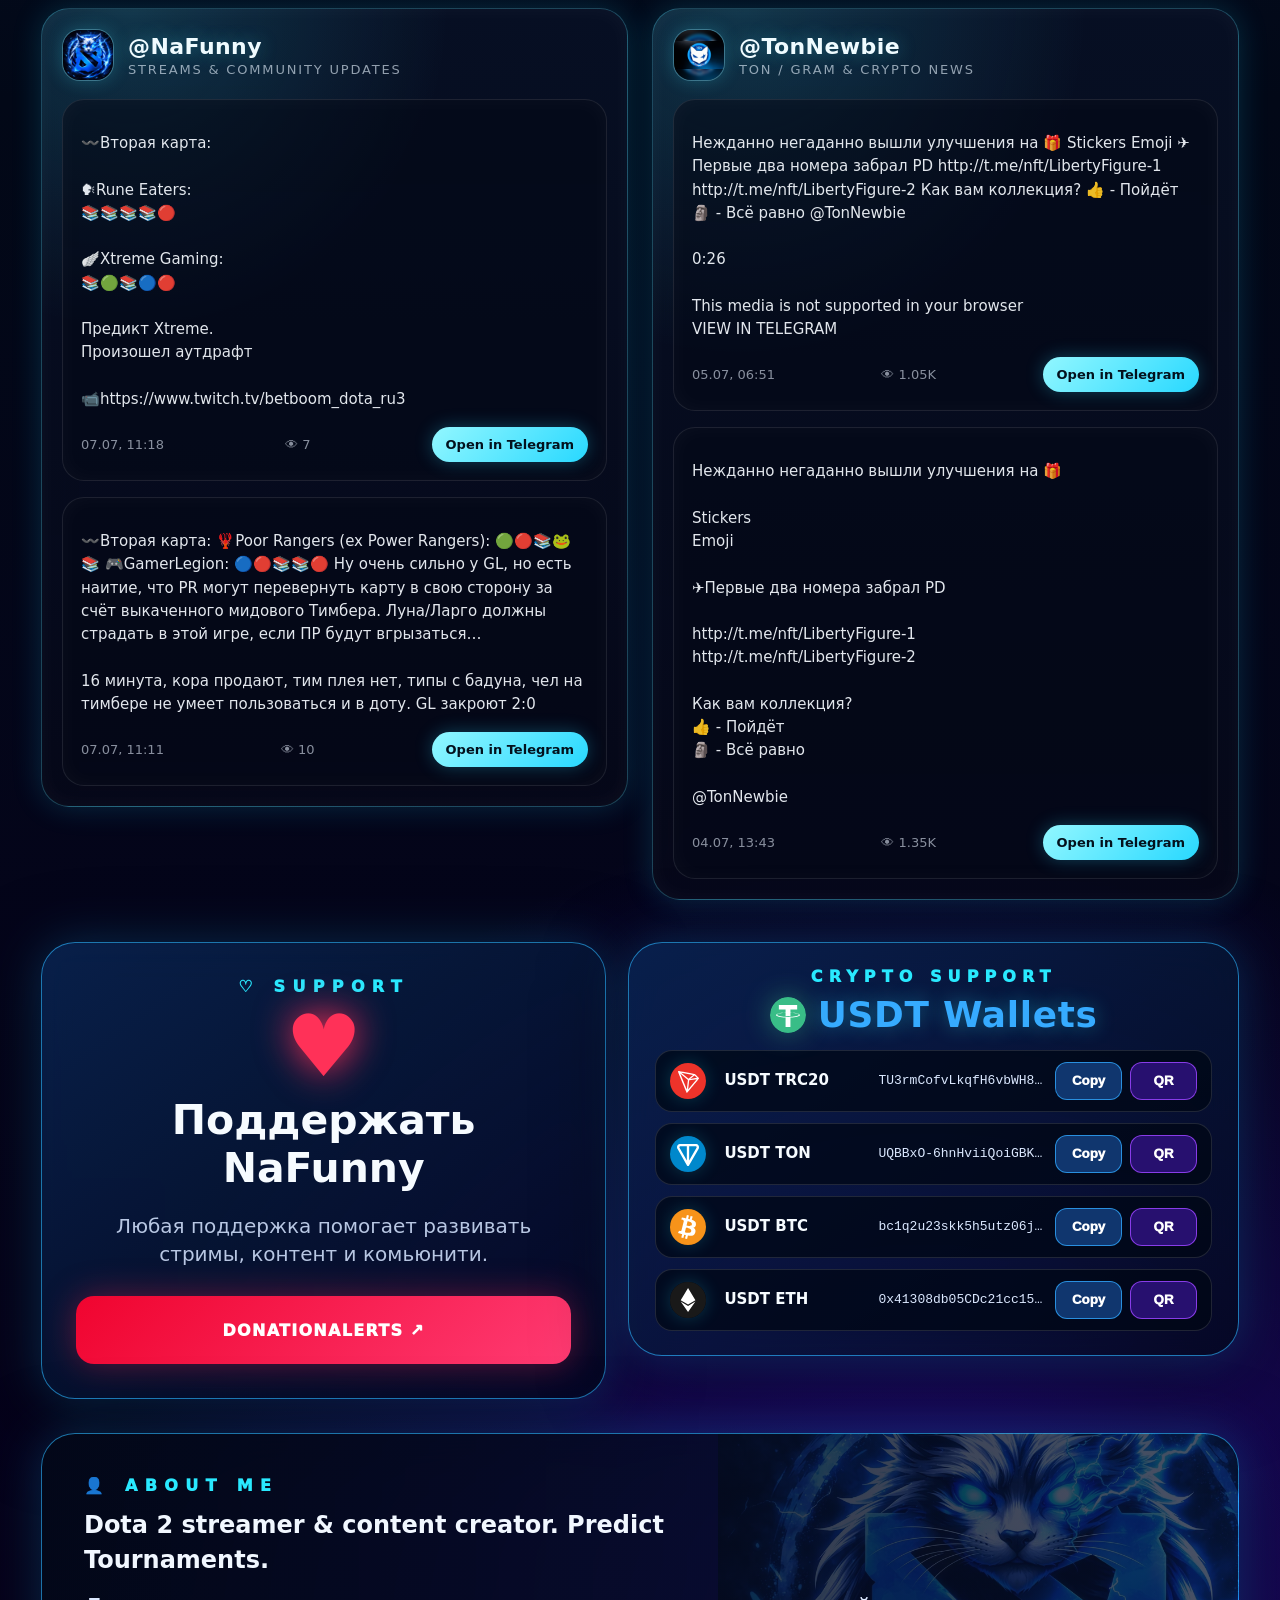
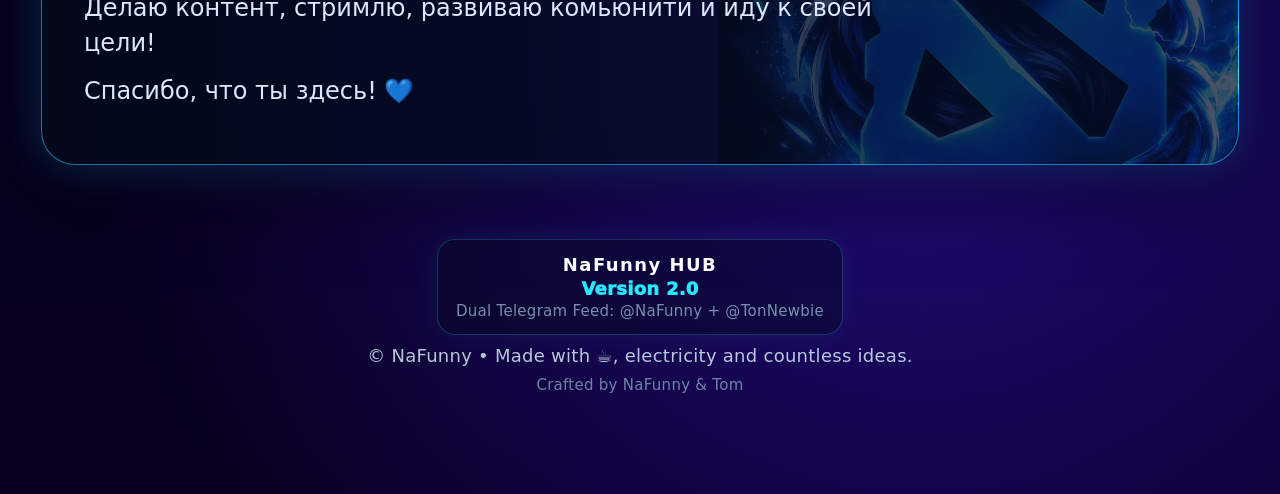
==== commit 43a0afe6: "Add files via upload" ====
--- a/index.html
+++ b/index.html
@@ -112,7 +112,7 @@
       <div class="hero-copy">
         <div class="live-pill"><span></span> NaFunny Online</div>
         <h1 class="electric-title" data-text="NaFunny"><span class="brand-n">N</span>aFunn<span class="brand-y">y<span class="energy-tail" aria-hidden="true"></span></span><span class="logo-fx logo-fx-1" aria-hidden="true"></span><span class="logo-fx logo-fx-2" aria-hidden="true"></span><span class="logo-spark logo-spark-1" aria-hidden="true"></span><span class="logo-spark logo-spark-2" aria-hidden="true"></span><span class="logo-spark logo-spark-3" aria-hidden="true"></span></h1>
-        <p class="hero-role">Streamer • Content Creator • Crypto Influencer</p>
+        <p class="hero-role"><span>Streamer • Content Creator</span><span>Crypto Influencer</span></p>
         <div class="cta-row">
           <a class="btn blue twitch-cta" href="https://www.twitch.tv/nafunny2" target="_blank" rel="noopener noreferrer"><svg class="btn-svg" viewBox="0 0 24 24" aria-hidden="true"><path d="M4.3 2 2.8 6v15h5.1v2h2.9l2-2h3.6L21.2 16V2H4.3Zm15 13.1-2.7 2.7h-4.3l-2 2v-2H6.5V3.9h12.8v11.2Zm-3.6-7.7h-1.8v5.3h1.8V7.4Zm-4.8 0H9.1v5.3h1.8V7.4Z"/></svg> Watch Streams</a>
           <a class="btn purple telegram-cta" href="https://t.me/NaFunny" target="_blank" rel="noopener noreferrer"><svg class="btn-svg" viewBox="0 0 24 24" aria-hidden="true"><path d="M21.9 4.6c.3-1.3-.5-1.8-1.7-1.4L2.6 9.8c-1.2.5-1.2 1.2-.2 1.5l4.5 1.4 10.4-6.5c.5-.3.9-.1.5.2l-8.4 7.6-.3 4.4c.4 0 .6-.2.9-.4l2.2-2.1 4.6 3.4c.8.5 1.4.3 1.6-.8l3.5-16Z"/></svg> Telegram</a>
--- a/style.css
+++ b/style.css
@@ -1646,3 +1646,214 @@
   .hero-collab p{display:inline!important;flex:0 1 auto!important;margin:0!important;}
   .hero-collab .contact-cta{flex:0 0 auto!important;width:auto!important;min-width:150px!important;}
 }
+
+/* =========================================================
+   NaFunny HUB 2.0.9 — Hero Restore + Feed Engine Preserved
+   Desktop-only restore after Telegram Engine update.
+   Keeps current mobile layout and keeps Telegram Feed Engine 2.0 untouched.
+   ========================================================= */
+@media (min-width:1101px){
+  .hero-social-stage{
+    width:min(1380px,100%)!important;
+    margin:64px auto 0!important;
+    display:grid!important;
+    grid-template-columns:minmax(690px,1.18fr) minmax(430px,.82fr)!important;
+    gap:28px!important;
+    align-items:stretch!important;
+  }
+
+  .hero-social-stage .hero{
+    display:grid!important;
+    grid-template-columns:minmax(300px,.92fr) minmax(370px,1.08fr)!important;
+    grid-template-rows:1fr auto!important;
+    gap:26px 36px!important;
+    min-height:600px!important;
+    height:100%!important;
+    padding:42px 46px!important;
+    margin:0!important;
+    align-items:center!important;
+    align-content:stretch!important;
+    overflow:hidden!important;
+  }
+
+  .hero-social-stage .logo-zone{
+    grid-column:1!important;
+    grid-row:1!important;
+    width:100%!important;
+    min-width:0!important;
+    display:flex!important;
+    justify-content:center!important;
+    align-items:center!important;
+  }
+
+  .hero-social-stage .brand-logo{
+    width:min(350px,100%)!important;
+    max-width:100%!important;
+  }
+
+  .hero-social-stage .hero-copy{
+    grid-column:2!important;
+    grid-row:1!important;
+    min-width:0!important;
+    max-width:100%!important;
+    padding:0 8px 0 0!important;
+    align-self:center!important;
+    overflow:visible!important;
+    text-align:left!important;
+  }
+
+  .hero-social-stage .live-pill{
+    max-width:max-content!important;
+    margin:0 0 14px!important;
+    padding:8px 14px!important;
+    font-size:12px!important;
+    line-height:1!important;
+    white-space:nowrap!important;
+    overflow:visible!important;
+  }
+
+  .hero-social-stage .hero h1.electric-title,
+  .hero-social-stage .hero-copy h1.electric-title{
+    display:block!important;
+    width:max-content!important;
+    max-width:100%!important;
+    margin:0 0 14px!important;
+    font-size:clamp(50px,3.45vw,66px)!important;
+    line-height:.95!important;
+    letter-spacing:-.045em!important;
+    white-space:nowrap!important;
+    overflow:visible!important;
+    padding:.02em .22em .10em .02em!important;
+  }
+
+  .hero-social-stage .hero-role{
+    display:flex!important;
+    flex-direction:column!important;
+    gap:2px!important;
+    max-width:100%!important;
+    margin:0 0 22px!important;
+    font-size:clamp(18px,1.14vw,21px)!important;
+    line-height:1.18!important;
+    font-weight:950!important;
+    color:#eaf4ff!important;
+    text-shadow:0 0 14px rgba(255,255,255,.18)!important;
+  }
+  .hero-social-stage .hero-role span{
+    display:block!important;
+    white-space:nowrap!important;
+  }
+
+  .hero-social-stage .cta-row{
+    display:flex!important;
+    flex-direction:row!important;
+    flex-wrap:nowrap!important;
+    gap:14px!important;
+    justify-content:flex-start!important;
+    align-items:center!important;
+    max-width:100%!important;
+    padding:0!important;
+    margin:0!important;
+  }
+
+  .hero-social-stage .btn{
+    min-width:150px!important;
+    width:auto!important;
+    min-height:50px!important;
+    padding:12px 16px!important;
+    border-radius:15px!important;
+    font-size:12px!important;
+    line-height:1!important;
+    white-space:nowrap!important;
+  }
+  .hero-social-stage .telegram-cta{
+    margin-right:0!important;
+  }
+
+  .hero-collab{
+    grid-column:1 / -1!important;
+    grid-row:2!important;
+    width:100%!important;
+    max-width:none!important;
+    margin:0!important;
+    padding:0!important;
+    align-self:end!important;
+    text-align:left!important;
+  }
+  .hero-collab-line{
+    width:100%!important;
+    height:1px!important;
+    margin:0 0 18px!important;
+    background:linear-gradient(90deg,transparent,rgba(41,233,255,.62),rgba(91,62,255,.38),transparent)!important;
+    box-shadow:0 0 16px rgba(41,233,255,.24)!important;
+  }
+  .hero-collab-content{
+    display:flex!important;
+    flex-wrap:wrap!important;
+    align-items:center!important;
+    justify-content:flex-start!important;
+    gap:10px 16px!important;
+    width:100%!important;
+  }
+  .hero-collab-text{
+    display:contents!important;
+  }
+  .hero-collab h2{
+    flex:0 0 100%!important;
+    margin:0 0 4px!important;
+    color:#39b8ff!important;
+    text-transform:uppercase!important;
+    letter-spacing:.28em!important;
+    font-size:clamp(25px,1.85vw,34px)!important;
+    line-height:1.05!important;
+    text-shadow:0 0 18px rgba(41,233,255,.46),0 0 42px rgba(41,233,255,.16)!important;
+  }
+  .hero-collab p{
+    flex:0 1 auto!important;
+    display:inline!important;
+    margin:0!important;
+    max-width:none!important;
+    white-space:normal!important;
+    font-size:clamp(15px,1.05vw,17px)!important;
+    line-height:1.35!important;
+    color:var(--muted)!important;
+  }
+  .hero-collab .contact-cta{
+    flex:0 0 auto!important;
+    margin:0!important;
+    min-width:148px!important;
+    min-height:42px!important;
+    padding:10px 16px!important;
+    border-radius:14px!important;
+    font-size:12px!important;
+    align-self:center!important;
+    width:auto!important;
+  }
+  .hero-collab .google-g{
+    width:19px!important;
+    height:19px!important;
+  }
+}
+
+@media (min-width:901px) and (max-width:1100px){
+  .hero-social-stage .hero-role{
+    display:flex!important;
+    flex-direction:column!important;
+    gap:2px!important;
+  }
+  .hero-social-stage .hero-role span{
+    display:block!important;
+    white-space:nowrap!important;
+  }
+}
+
+@media (max-width:900px){
+  .hero-social-stage .hero-role{
+    display:flex!important;
+    flex-direction:column!important;
+    gap:4px!important;
+    align-items:center!important;
+  }
+  .hero-social-stage .hero-role span{
+    display:block!important;
+  }
+}
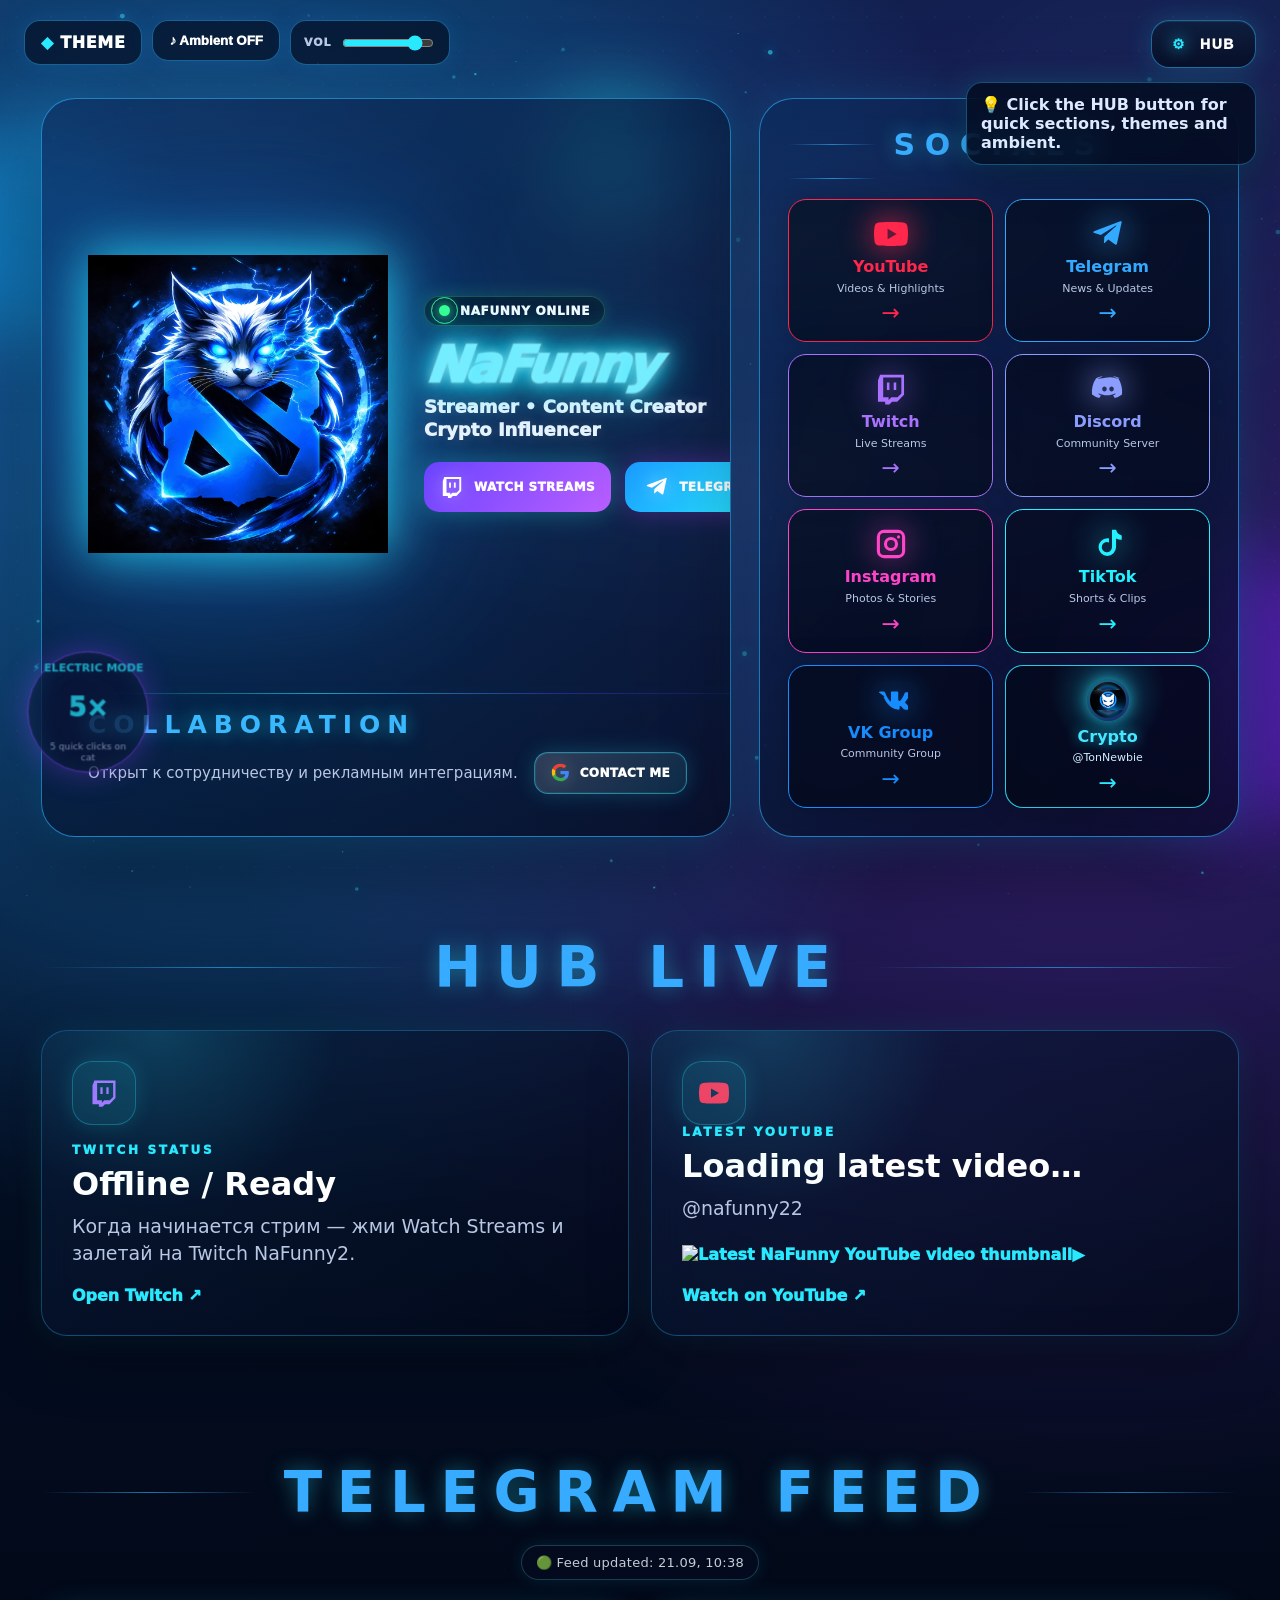
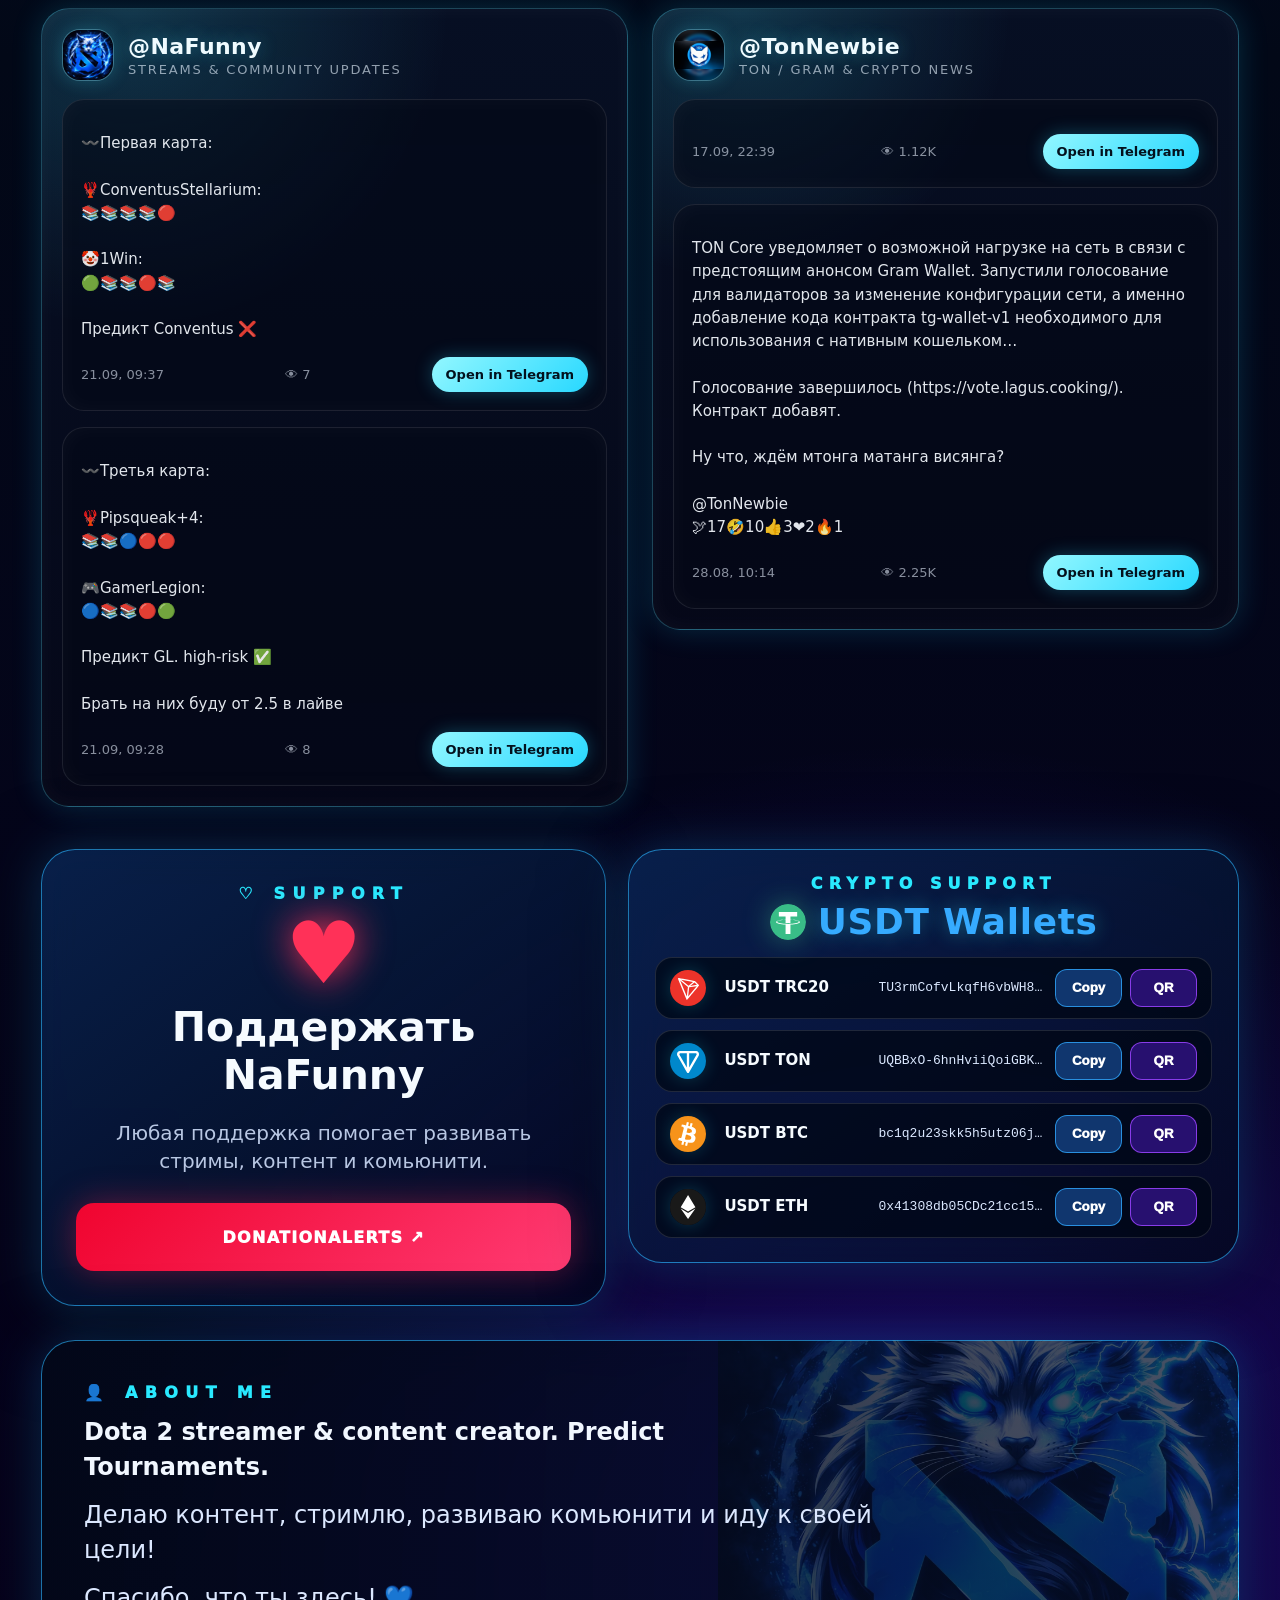
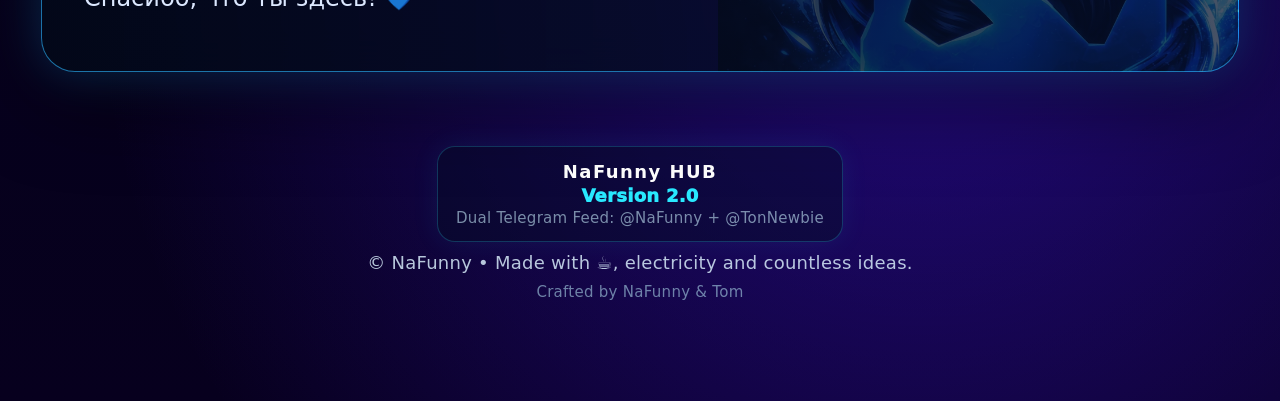
==== commit 1c9e317c: "Add files via upload" ====
--- a/index.html
+++ b/index.html
@@ -193,14 +193,13 @@
           </div>
           <a href="https://www.twitch.tv/nafunny2" target="_blank" rel="noopener noreferrer">Open Twitch ↗</a>
         </article>
-        <article class="content-card hub-card-lite">
-          <div class="content-icon youtube-mark"><svg viewBox="0 0 24 24" aria-hidden="true"><path d="M23.5 6.2a3 3 0 0 0-2.1-2.1C19.5 3.6 12 3.6 12 3.6s-7.5 0-9.4.5A3 3 0 0 0 .5 6.2 31.5 31.5 0 0 0 0 12a31.5 31.5 0 0 0 .5 5.8 3 3 0 0 0 2.1 2.1c1.9.5 9.4.5 9.4.5s7.5 0 9.4-.5a3 3 0 0 0 2.1-2.1A31.5 31.5 0 0 0 24 12a31.5 31.5 0 0 0-.5-5.8ZM9.6 15.7V8.3L16 12l-6.4 3.7Z"/></svg></div>
-          <div>
-            <div class="content-kicker">LATEST YOUTUBE</div>
-            <h3>Videos & Highlights</h3>
-            <p>Здесь будет блок с последним роликом, а пока — быстрый переход на канал.</p>
+        <article class="content-card youtube-latest-card hub-card-lite" id="youtubeLatestCard">
+          <div class="youtube-latest-head">
+            <div class="content-icon youtube-mark"><svg viewBox="0 0 24 24" aria-hidden="true"><path d="M23.5 6.2a3 3 0 0 0-2.1-2.1C19.5 3.6 12 3.6 12 3.6s-7.5 0-9.4.5A3 3 0 0 0 .5 6.2 31.5 31.5 0 0 0 0 12a31.5 31.5 0 0 0 .5 5.8 3 3 0 0 0 2.1 2.1c1.9.5 9.4.5 9.4.5s7.5 0 9.4-.5a3 3 0 0 0 2.1-2.1A31.5 31.5 0 0 0 24 12a31.5 31.5 0 0 0-.5-5.8ZM9.6 15.7V8.3L16 12l-6.4 3.7Z"/></svg></div>
+            <div><div class="content-kicker">LATEST YOUTUBE</div><h3 id="youtubeLatestTitle">Loading latest video…</h3><p id="youtubeLatestMeta">@nafunny22</p></div>
           </div>
-          <a href="https://youtube.com/@nafunny22?si=a0QX2qrGCs_TIsA6" target="_blank" rel="noopener noreferrer">YouTube ↗</a>
+          <a class="youtube-thumb-link" id="youtubeLatestThumbLink" href="https://www.youtube.com/@nafunny22" target="_blank" rel="noopener noreferrer" aria-label="Watch latest NaFunny video on YouTube"><img id="youtubeLatestThumb" alt="Latest NaFunny YouTube video thumbnail" loading="lazy" /><span class="youtube-play" aria-hidden="true">▶</span></a>
+          <a id="youtubeLatestLink" href="https://www.youtube.com/@nafunny22" target="_blank" rel="noopener noreferrer">Watch on YouTube ↗</a>
         </article>
       </div>
     </section>
@@ -288,5 +287,6 @@
 
   <script src="script.js?v=2.0.3"></script>
   <script src="telegram-feed.js?v=2.0.3"></script>
+  <script src="youtube-feed.js?v=2.0.0"></script>
 </body>
 </html>
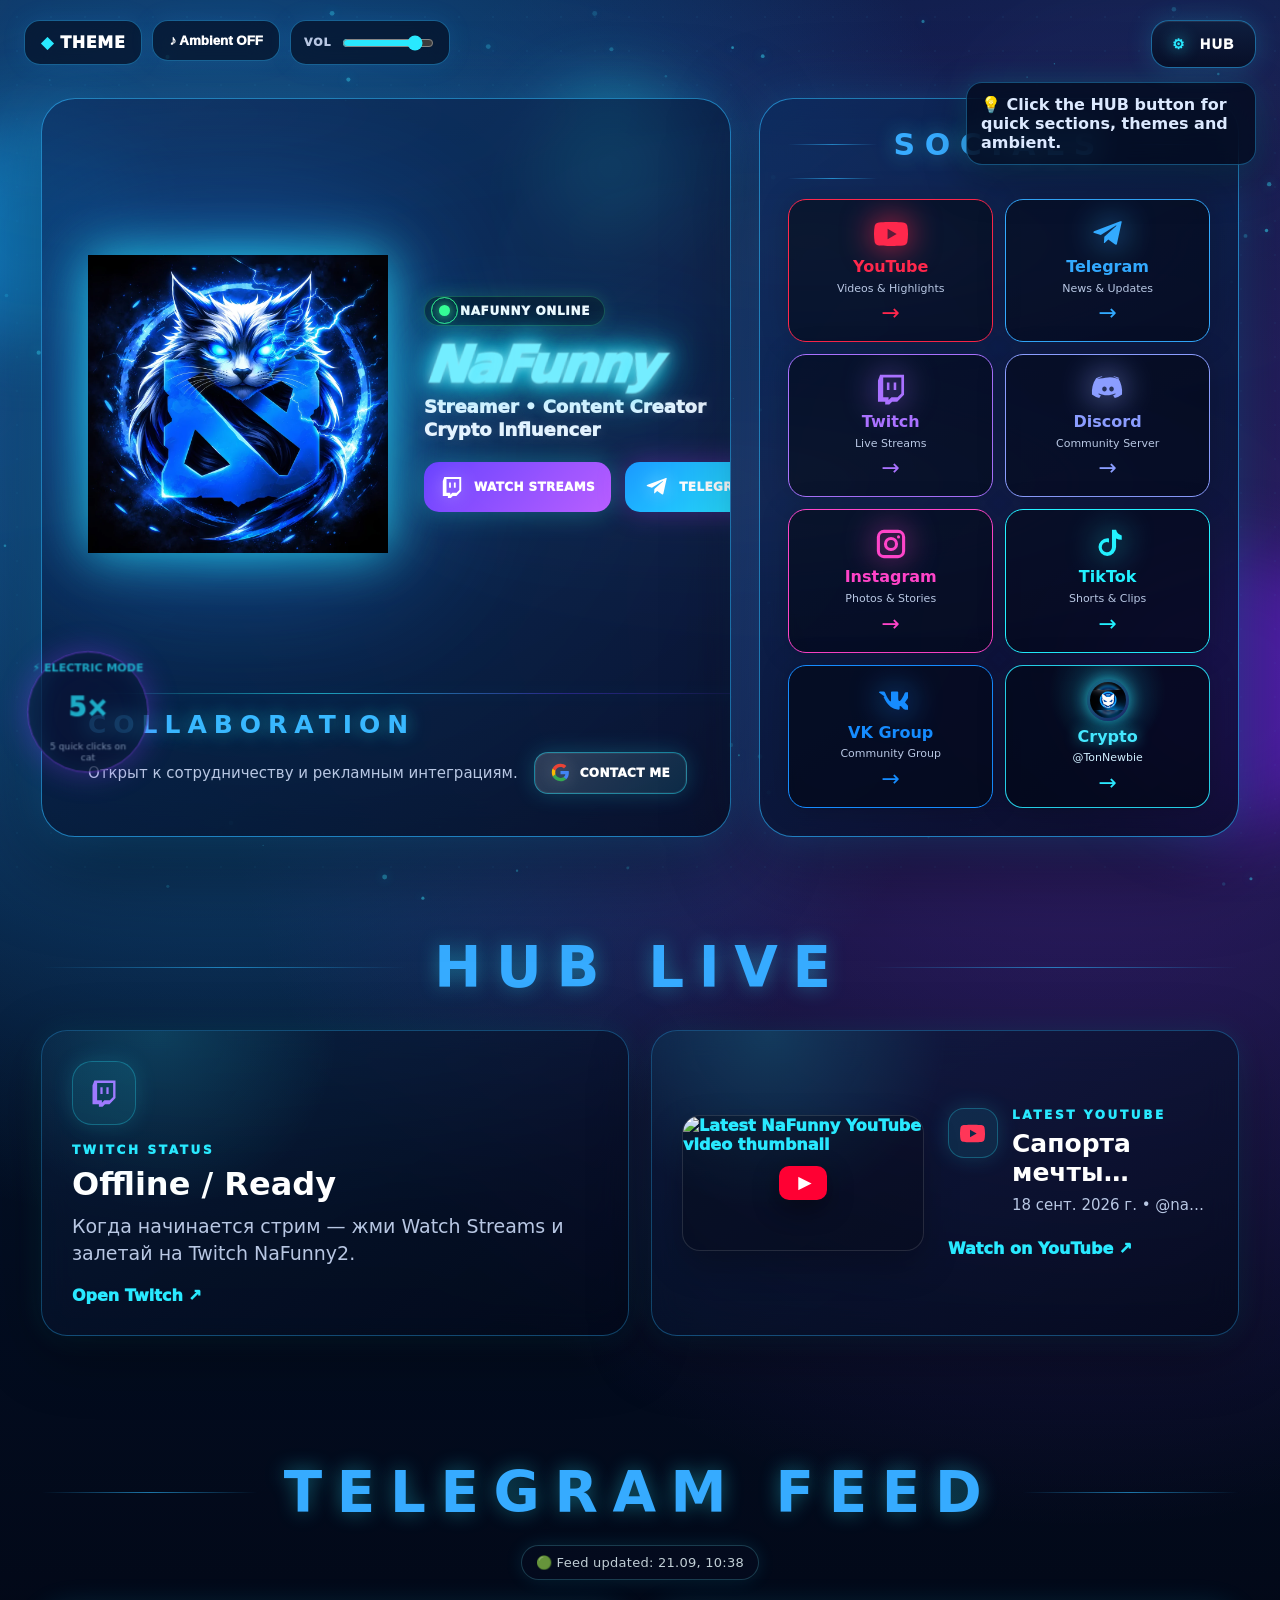
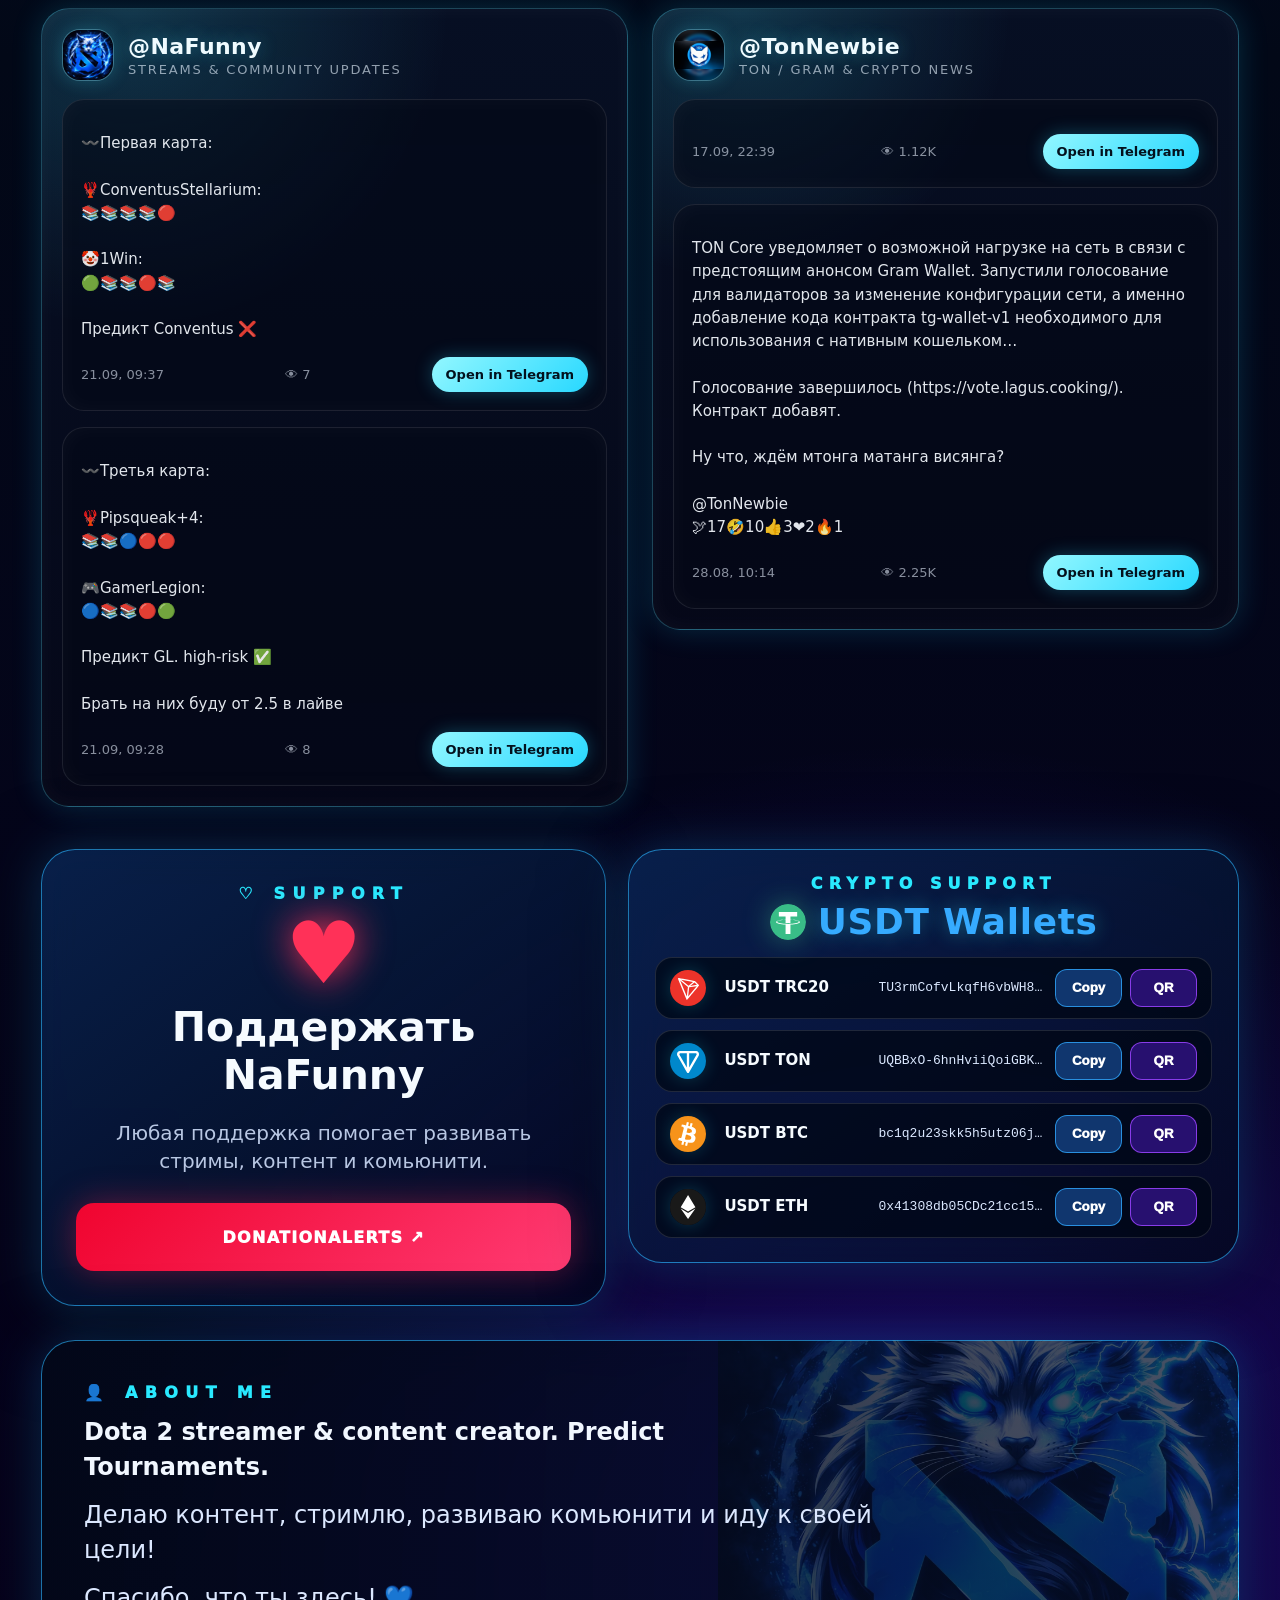
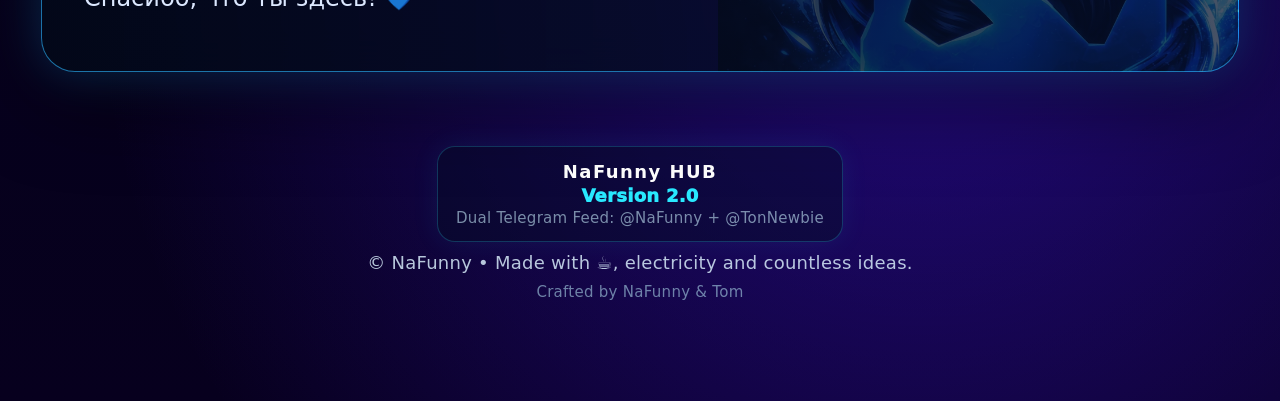
==== commit 3f7aad6c: "Add files via upload" ====
--- a/index.html
+++ b/index.html
@@ -194,12 +194,19 @@
           <a href="https://www.twitch.tv/nafunny2" target="_blank" rel="noopener noreferrer">Open Twitch ↗</a>
         </article>
         <article class="content-card youtube-latest-card hub-card-lite" id="youtubeLatestCard">
-          <div class="youtube-latest-head">
-            <div class="content-icon youtube-mark"><svg viewBox="0 0 24 24" aria-hidden="true"><path d="M23.5 6.2a3 3 0 0 0-2.1-2.1C19.5 3.6 12 3.6 12 3.6s-7.5 0-9.4.5A3 3 0 0 0 .5 6.2 31.5 31.5 0 0 0 0 12a31.5 31.5 0 0 0 .5 5.8 3 3 0 0 0 2.1 2.1c1.9.5 9.4.5 9.4.5s7.5 0 9.4-.5a3 3 0 0 0 2.1-2.1A31.5 31.5 0 0 0 24 12a31.5 31.5 0 0 0-.5-5.8ZM9.6 15.7V8.3L16 12l-6.4 3.7Z"/></svg></div>
-            <div><div class="content-kicker">LATEST YOUTUBE</div><h3 id="youtubeLatestTitle">Loading latest video…</h3><p id="youtubeLatestMeta">@nafunny22</p></div>
+          <div class="youtube-latest-layout">
+            <a class="youtube-thumb-link" id="youtubeLatestThumbLink" href="https://www.youtube.com/@nafunny22" target="_blank" rel="noopener noreferrer" aria-label="Watch latest NaFunny video on YouTube">
+              <img id="youtubeLatestThumb" alt="Latest NaFunny YouTube video thumbnail" loading="lazy" />
+              <span class="youtube-play" aria-hidden="true">▶</span>
+            </a>
+            <div class="youtube-latest-copy">
+              <div class="youtube-latest-head">
+                <div class="content-icon youtube-mark"><svg viewBox="0 0 24 24" aria-hidden="true"><path d="M23.5 6.2a3 3 0 0 0-2.1-2.1C19.5 3.6 12 3.6 12 3.6s-7.5 0-9.4.5A3 3 0 0 0 .5 6.2 31.5 31.5 0 0 0 0 12a31.5 31.5 0 0 0 .5 5.8 3 3 0 0 0 2.1 2.1c1.9.5 9.4.5 9.4.5s7.5 0 9.4-.5a3 3 0 0 0 2.1-2.1A31.5 31.5 0 0 0 24 12a31.5 31.5 0 0 0-.5-5.8ZM9.6 15.7V8.3L16 12l-6.4 3.7Z"/></svg></div>
+                <div><div class="content-kicker">LATEST YOUTUBE</div><h3 id="youtubeLatestTitle">Loading latest video…</h3><p id="youtubeLatestMeta">@nafunny22</p></div>
+              </div>
+              <a id="youtubeLatestLink" href="https://www.youtube.com/@nafunny22" target="_blank" rel="noopener noreferrer">Watch on YouTube ↗</a>
+            </div>
           </div>
-          <a class="youtube-thumb-link" id="youtubeLatestThumbLink" href="https://www.youtube.com/@nafunny22" target="_blank" rel="noopener noreferrer" aria-label="Watch latest NaFunny video on YouTube"><img id="youtubeLatestThumb" alt="Latest NaFunny YouTube video thumbnail" loading="lazy" /><span class="youtube-play" aria-hidden="true">▶</span></a>
-          <a id="youtubeLatestLink" href="https://www.youtube.com/@nafunny22" target="_blank" rel="noopener noreferrer">Watch on YouTube ↗</a>
         </article>
       </div>
     </section>
@@ -287,6 +294,6 @@
 
   <script src="script.js?v=2.0.3"></script>
   <script src="telegram-feed.js?v=2.0.3"></script>
-  <script src="youtube-feed.js?v=2.0.0"></script>
+  <script src="youtube-feed.js?v=2.1.0"></script>
 </body>
 </html>
--- a/style.css
+++ b/style.css
@@ -1857,3 +1857,33 @@
     display:block!important;
   }
 }
+
+/* NaFunny HUB 2.0 — Latest YouTube */
+.youtube-latest-card{gap:16px}.youtube-latest-head{display:grid;grid-template-columns:auto 1fr;align-items:start;gap:16px;position:relative;z-index:1}.youtube-latest-head h3{display:-webkit-box;-webkit-line-clamp:2;-webkit-box-orient:vertical;overflow:hidden}.youtube-latest-head p{margin-top:6px}.youtube-thumb-link{position:relative;display:none;width:100%;aspect-ratio:16/9;border-radius:16px;overflow:hidden;border:1px solid rgba(255,255,255,.12);background:rgba(0,0,0,.22);z-index:1}.youtube-thumb-link.ready{display:block}.youtube-thumb-link img{width:100%;height:100%;display:block;object-fit:cover;transition:transform .25s ease,filter .25s ease}.youtube-thumb-link:hover img{transform:scale(1.025);filter:brightness(.82)}.youtube-play{position:absolute;left:50%;top:50%;transform:translate(-50%,-50%);width:52px;height:38px;border-radius:11px;display:grid;place-items:center;padding-left:3px;background:#ff0033;color:#fff;font-size:18px;box-shadow:0 8px 28px rgba(0,0,0,.4)}
+@media (min-width:1051px){.youtube-latest-card{min-height:430px}}
+
+/* NaFunny HUB 2.0 — Latest YouTube */
+.youtube-latest-card{gap:16px}.youtube-latest-head{display:grid;grid-template-columns:auto 1fr;align-items:start;gap:16px;position:relative;z-index:1}.youtube-latest-head h3{display:-webkit-box;-webkit-line-clamp:2;-webkit-box-orient:vertical;overflow:hidden}.youtube-latest-head p{margin-top:6px}.youtube-thumb-link{position:relative;display:none;width:100%;aspect-ratio:16/9;border-radius:16px;overflow:hidden;border:1px solid rgba(255,255,255,.12);background:rgba(0,0,0,.22);z-index:1}.youtube-thumb-link.ready{display:block}.youtube-thumb-link img{width:100%;height:100%;display:block;object-fit:cover;transition:transform .25s ease,filter .25s ease}.youtube-thumb-link:hover img{transform:scale(1.025);filter:brightness(.82)}.youtube-play{position:absolute;left:50%;top:50%;transform:translate(-50%,-50%);width:52px;height:38px;border-radius:11px;display:grid;place-items:center;padding-left:3px;background:#ff0033;color:#fff;font-size:18px;box-shadow:0 8px 28px rgba(0,0,0,.4)}
+@media (min-width:1051px){.youtube-latest-card{min-height:430px}}
+
+
+/* NaFunny HUB 2.1 — compact Latest YouTube card */
+.youtube-latest-card{min-height:270px!important;padding:30px!important;display:block!important;overflow:hidden}
+.youtube-latest-layout{position:relative;z-index:1;display:grid;grid-template-columns:minmax(220px,46%) minmax(0,1fr);gap:24px;align-items:center;height:100%}
+.youtube-latest-copy{min-width:0;display:flex;flex-direction:column;align-self:stretch;justify-content:center;gap:22px}
+.youtube-latest-head{display:grid;grid-template-columns:auto minmax(0,1fr);align-items:start;gap:14px;min-width:0}
+.youtube-latest-head>div:last-child{min-width:0}
+.youtube-latest-head .content-icon{width:50px;height:50px;border-radius:16px}
+.youtube-latest-head .content-icon svg{width:25px;height:25px}
+.youtube-latest-head h3{font-size:25px!important;line-height:1.16;margin:0;display:-webkit-box;-webkit-line-clamp:2;-webkit-box-orient:vertical;overflow:hidden;overflow-wrap:anywhere;word-break:break-word}
+.youtube-latest-head p{font-size:15px!important;margin-top:8px!important;white-space:nowrap;overflow:hidden;text-overflow:ellipsis}
+.youtube-latest-head .content-kicker{margin-bottom:7px}
+.youtube-thumb-link{position:relative;display:none;width:100%;aspect-ratio:16/9;border-radius:18px;overflow:hidden;border:1px solid rgba(255,255,255,.12);background:rgba(0,0,0,.24);box-shadow:0 14px 34px rgba(0,0,0,.25)}
+.youtube-thumb-link.ready{display:block}
+.youtube-thumb-link img{width:100%;height:100%;display:block;object-fit:cover;transition:transform .25s ease,filter .25s ease}
+.youtube-thumb-link:hover img{transform:scale(1.035);filter:brightness(.78)}
+.youtube-play{position:absolute;left:50%;top:50%;transform:translate(-50%,-50%);width:48px;height:34px;border-radius:10px;display:grid;place-items:center;padding-left:3px;background:#ff0033;color:#fff;font-size:16px;box-shadow:0 8px 26px rgba(0,0,0,.42);transition:transform .2s ease}
+.youtube-thumb-link:hover .youtube-play{transform:translate(-50%,-50%) scale(1.08)}
+#youtubeLatestLink{align-self:flex-start}
+@media (max-width:1050px){.youtube-latest-card{min-height:230px!important}.youtube-latest-layout{grid-template-columns:minmax(190px,42%) minmax(0,1fr);gap:18px}.youtube-latest-head h3{font-size:22px!important}}
+@media (max-width:760px){.youtube-latest-card{padding:20px!important}.youtube-latest-layout{grid-template-columns:1fr;gap:18px}.youtube-latest-copy{gap:16px}.youtube-latest-head h3{font-size:24px!important}.youtube-thumb-link{max-width:none}.youtube-latest-head .content-icon{width:48px;height:48px}}
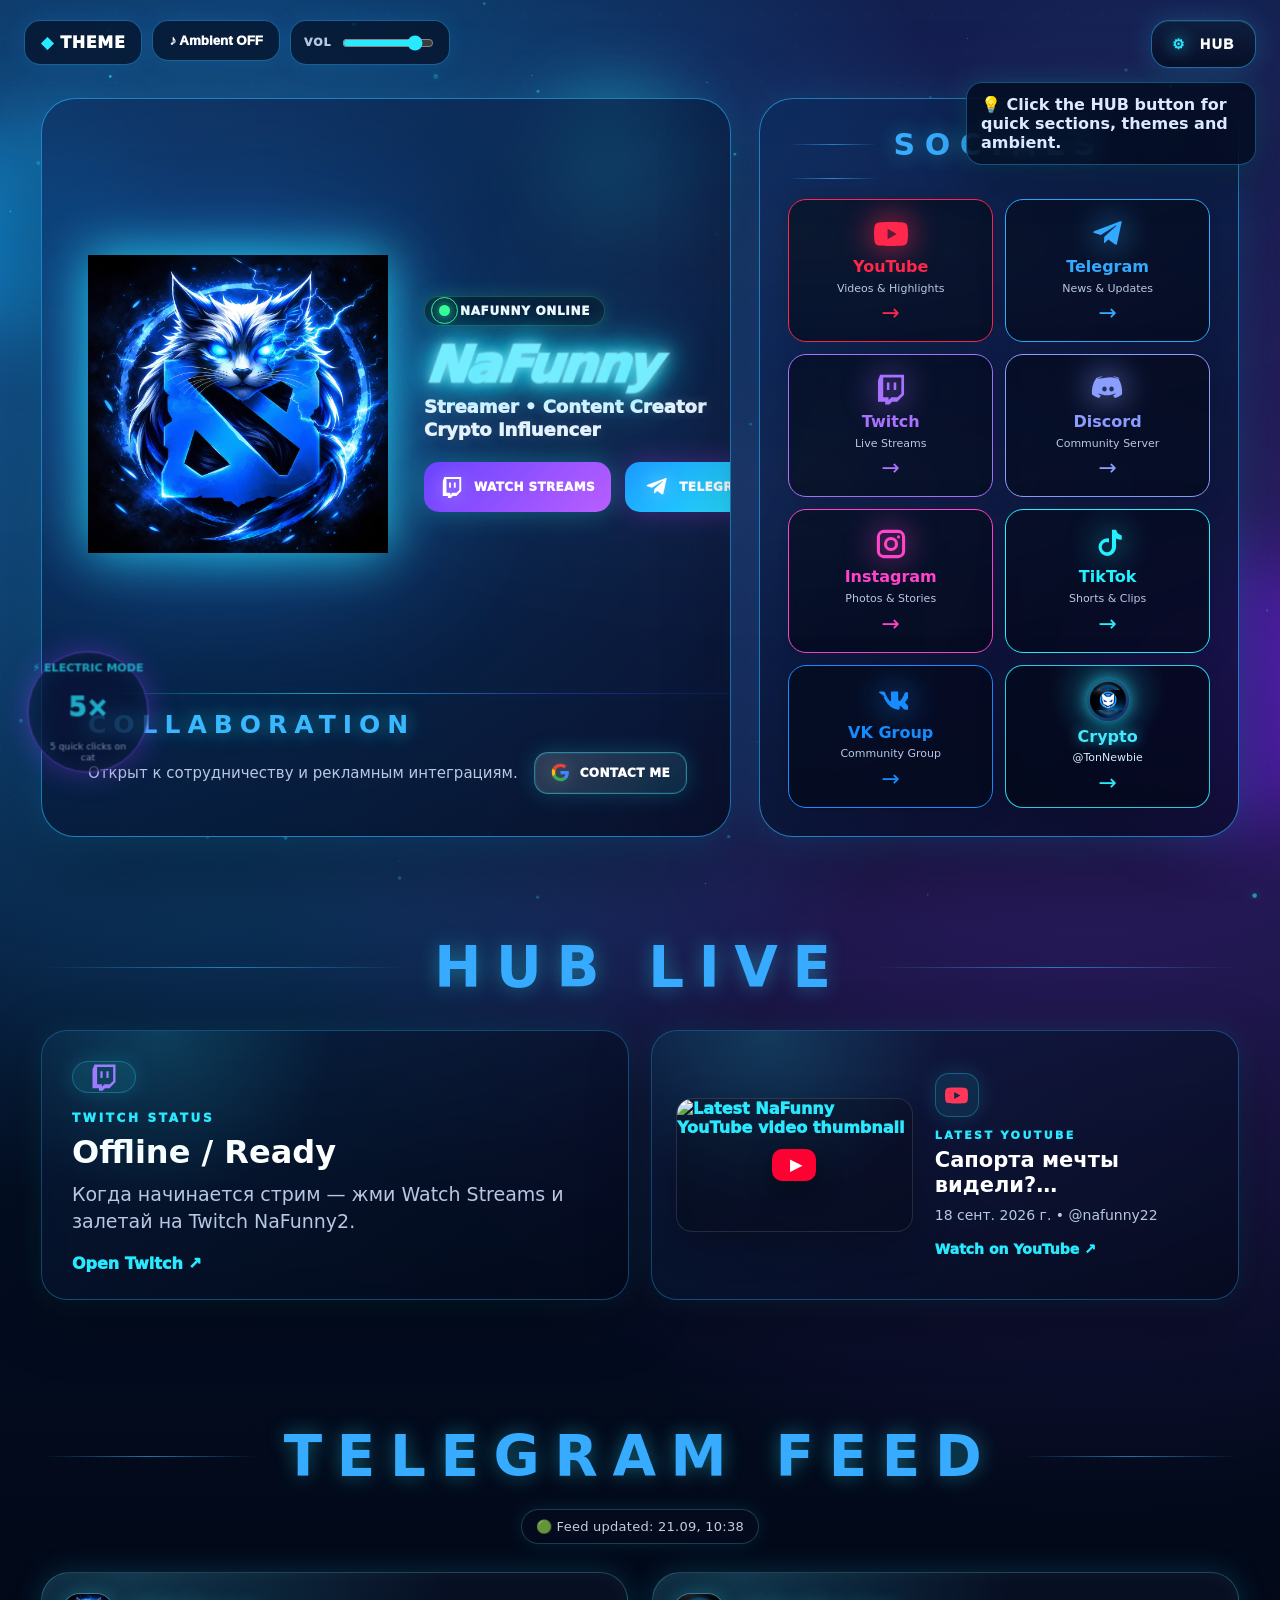
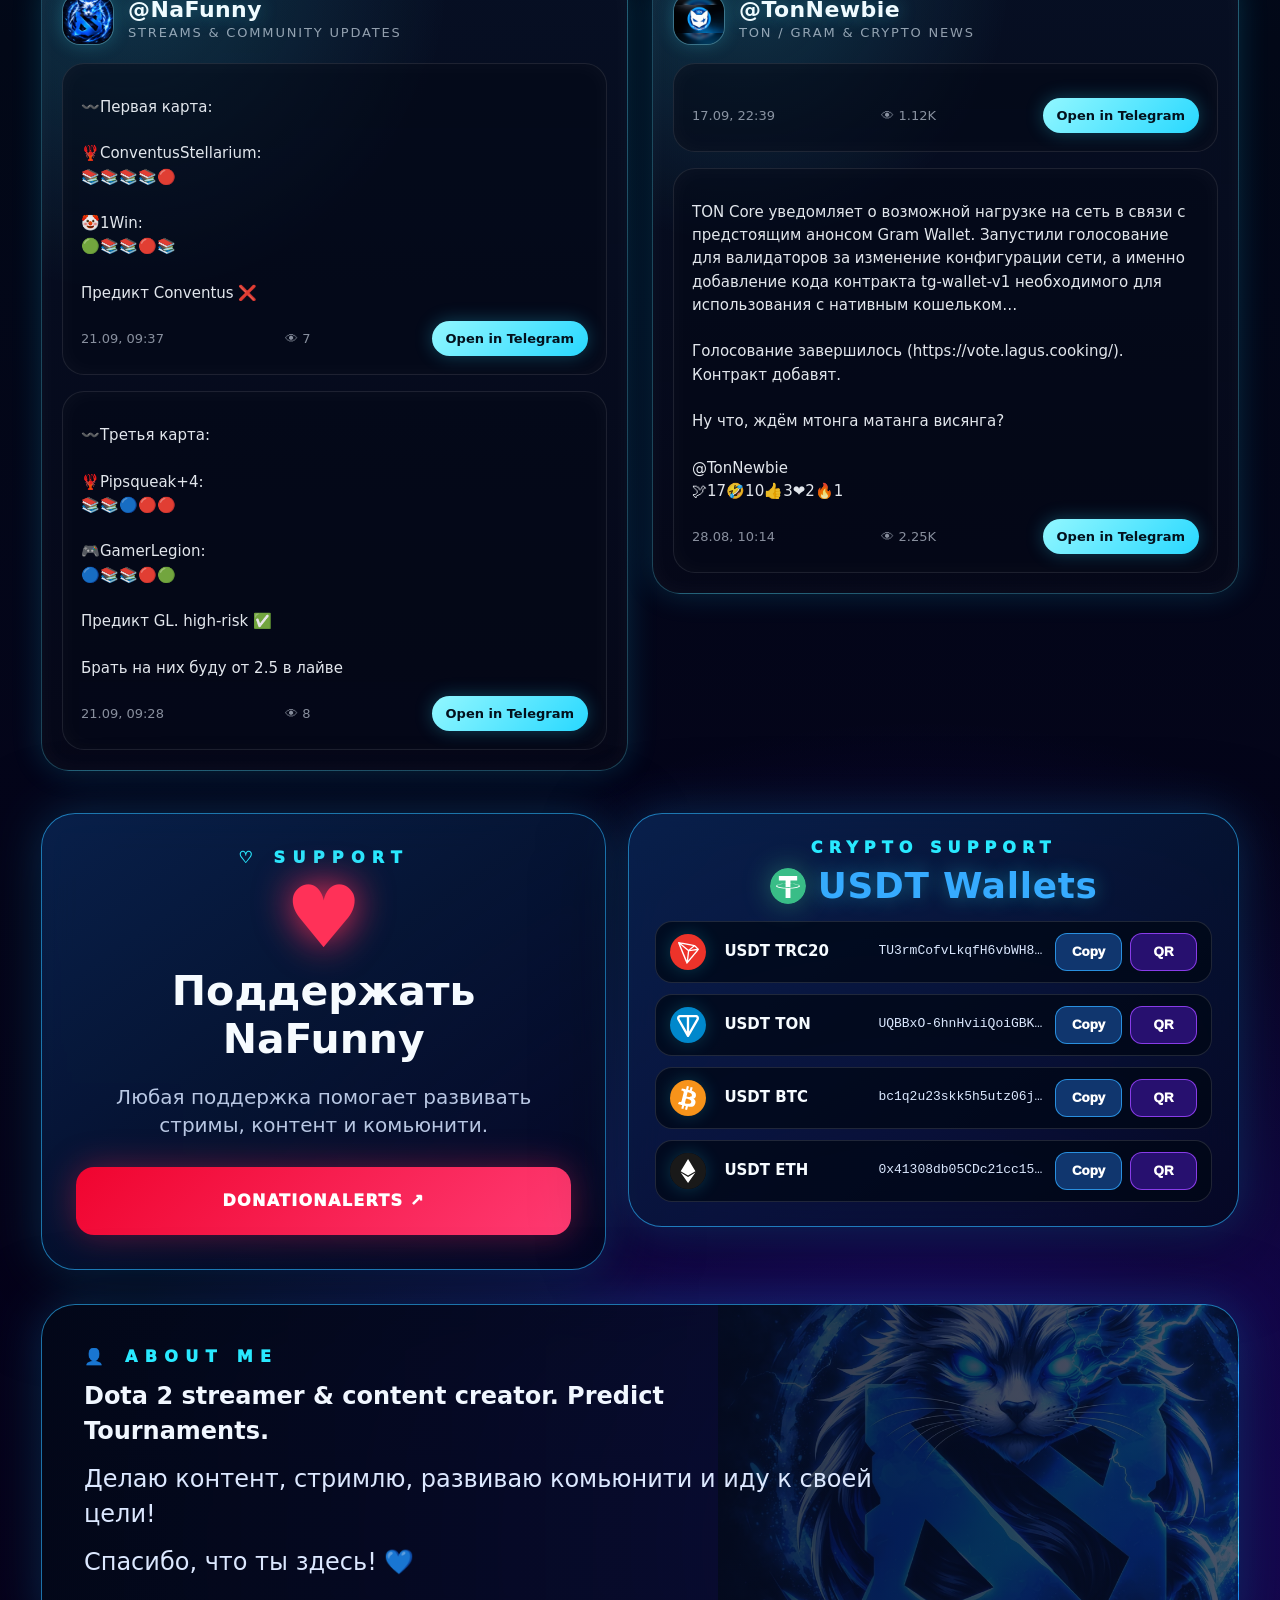
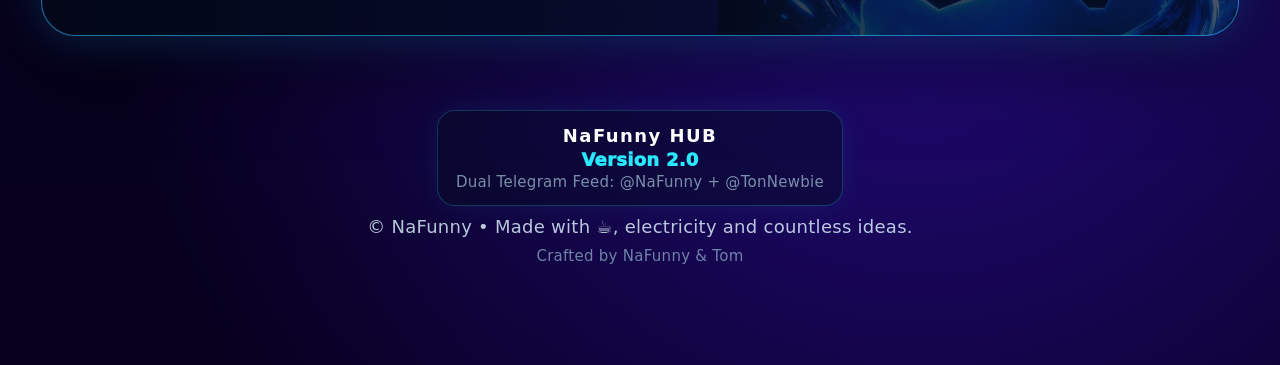
==== commit 1da192c6: "Add files via upload" ====
--- a/index.html
+++ b/index.html
@@ -7,7 +7,7 @@
   <title>NaFunny HUB 2.0.5 Desktop Hero Fix</title>
   <meta name="description" content="NaFunny HUB — streams, socials, live content, collaboration and crypto support." />
   <link rel="icon" href="favicon.png" type="image/png" />
-  <link rel="stylesheet" href="style.css?v=2.0.5" />
+  <link rel="stylesheet" href="style.css?v=2.2.0" />
   <link rel="stylesheet" href="telegram-feed.css?v=2.0.5" />
 </head>
 <body data-theme="electric">
--- a/style.css
+++ b/style.css
@@ -1887,3 +1887,33 @@
 #youtubeLatestLink{align-self:flex-start}
 @media (max-width:1050px){.youtube-latest-card{min-height:230px!important}.youtube-latest-layout{grid-template-columns:minmax(190px,42%) minmax(0,1fr);gap:18px}.youtube-latest-head h3{font-size:22px!important}}
 @media (max-width:760px){.youtube-latest-card{padding:20px!important}.youtube-latest-layout{grid-template-columns:1fr;gap:18px}.youtube-latest-copy{gap:16px}.youtube-latest-head h3{font-size:24px!important}.youtube-thumb-link{max-width:none}.youtube-latest-head .content-icon{width:48px;height:48px}}
+
+/* NaFunny HUB 2.2 — desktop horizontal Latest YouTube (final layout fix) */
+@media (min-width:761px){
+  .hub-content .content-grid{align-items:stretch}
+  .hub-content .content-card{min-height:270px;height:270px}
+  .youtube-latest-card{padding:24px!important;display:flex!important;min-width:0}
+  .youtube-latest-layout{display:grid!important;grid-template-columns:minmax(210px,44%) minmax(0,1fr)!important;gap:22px!important;align-items:center!important;width:100%;height:100%;min-width:0}
+  .youtube-thumb-link{display:none;width:100%;aspect-ratio:16/9;min-width:0;border-radius:16px;margin:0}
+  .youtube-thumb-link.ready{display:block!important}
+  .youtube-latest-copy{min-width:0;height:auto;align-self:center;justify-content:center;gap:16px}
+  .youtube-latest-head{display:block!important;min-width:0}
+  .youtube-latest-head .content-icon{width:44px;height:44px;border-radius:14px;margin-bottom:12px}
+  .youtube-latest-head .content-icon svg{width:23px;height:23px}
+  .youtube-latest-head>div:last-child{min-width:0;width:100%}
+  .youtube-latest-head .content-kicker{font-size:11px;margin-bottom:6px}
+  .youtube-latest-head h3{display:-webkit-box!important;-webkit-box-orient:vertical;-webkit-line-clamp:2;line-clamp:2;overflow:hidden!important;max-width:100%;font-size:21px!important;line-height:1.18!important;overflow-wrap:anywhere;word-break:break-word}
+  .youtube-latest-head p{font-size:14px!important;margin-top:7px!important;max-width:100%;white-space:nowrap;overflow:hidden;text-overflow:ellipsis}
+  #youtubeLatestLink{font-size:14px;align-self:flex-start}
+  .youtube-play{width:44px;height:32px;font-size:15px}
+}
+@media (min-width:761px) and (max-width:1050px){
+  .youtube-latest-layout{grid-template-columns:minmax(180px,40%) minmax(0,1fr)!important;gap:16px!important}
+  .youtube-latest-head h3{font-size:19px!important}
+}
+@media (max-width:760px){
+  .youtube-latest-card{min-height:auto!important}
+  .youtube-latest-layout{display:grid!important;grid-template-columns:1fr!important}
+  .youtube-latest-head{display:grid!important;grid-template-columns:auto minmax(0,1fr)!important}
+  .youtube-latest-head h3{overflow-wrap:anywhere;word-break:break-word}
+}
